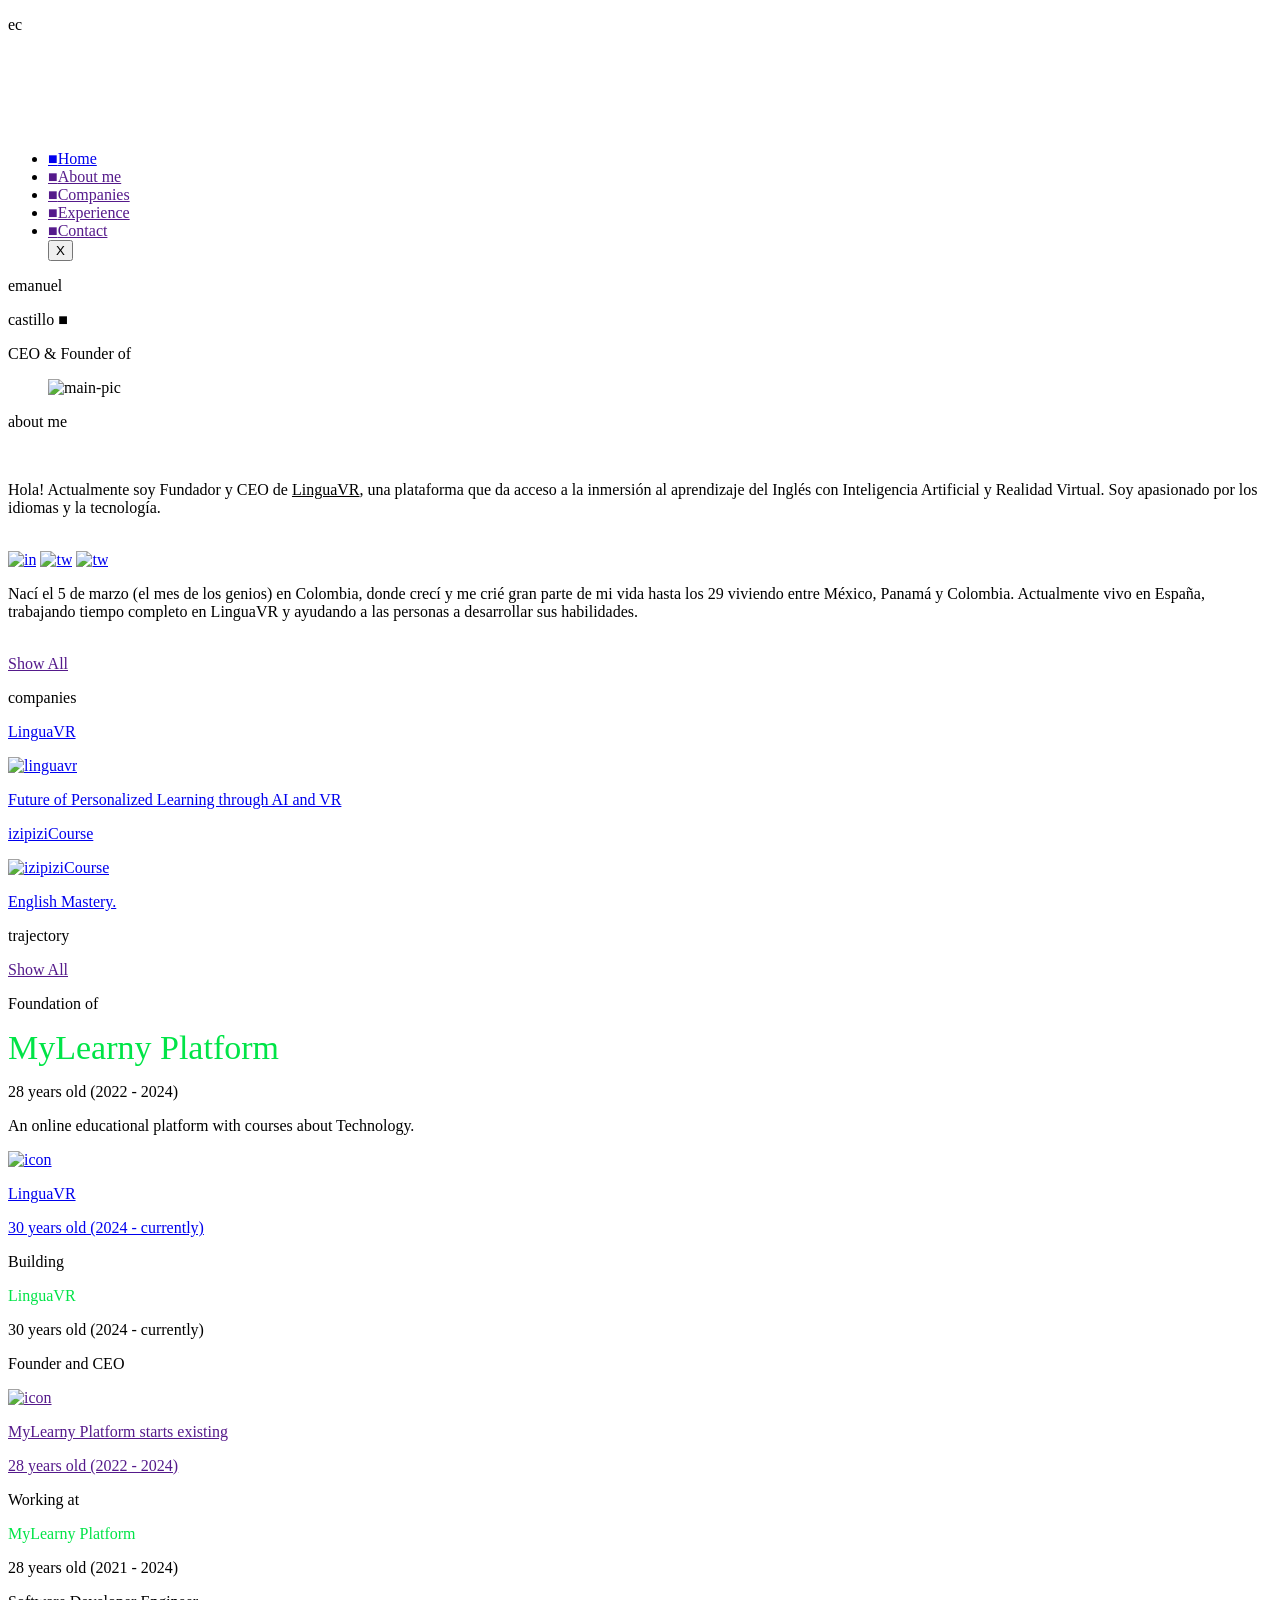
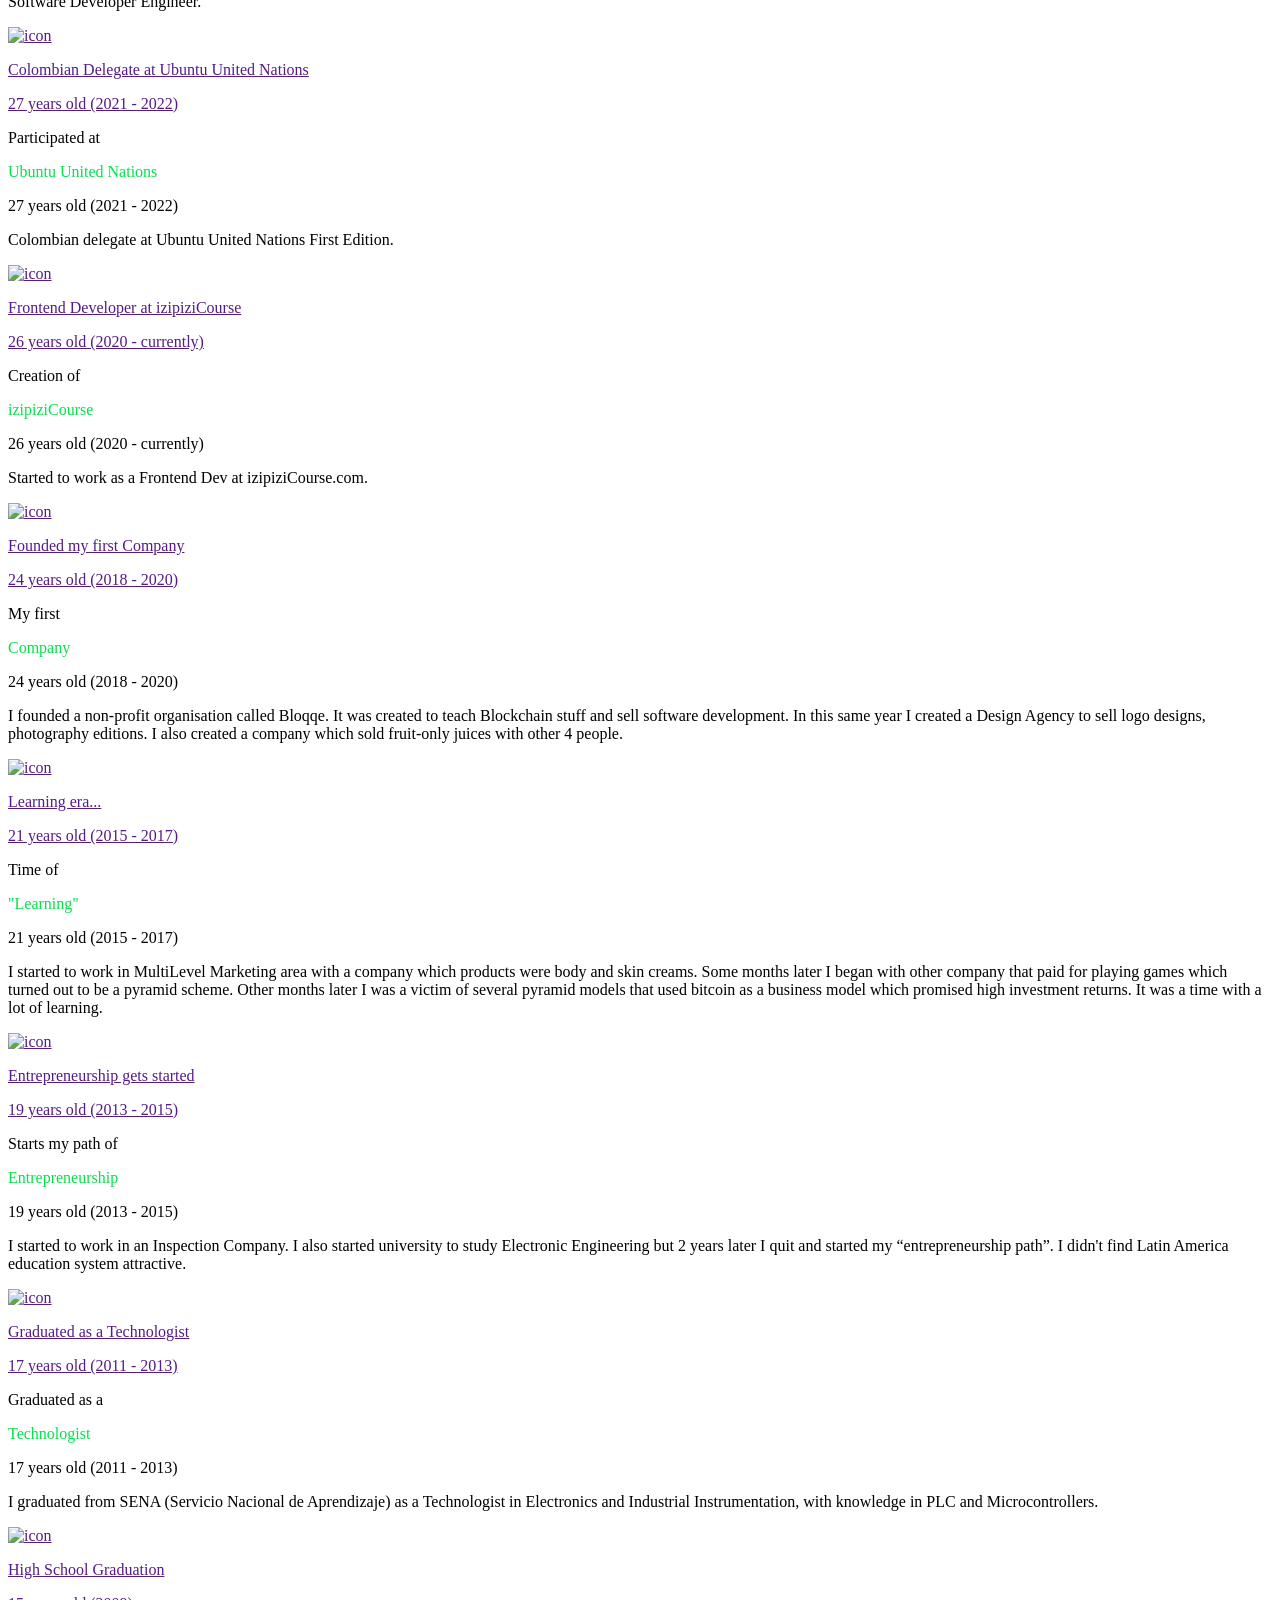
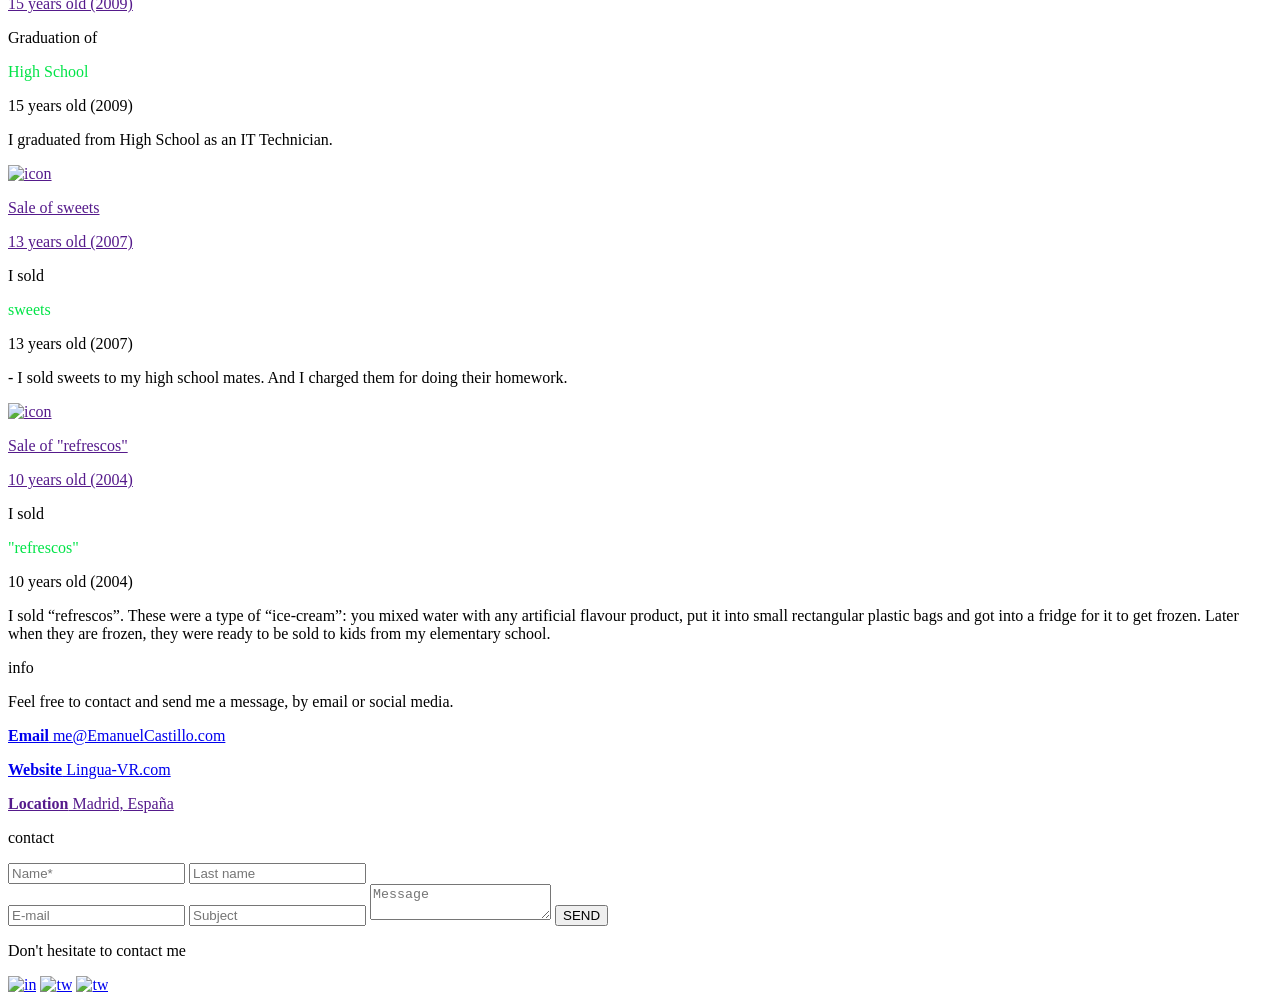
==== index.html @ dee68d49 "Update headers" ====
<!DOCTYPE html>
<html lang="en">
  <head>
    <meta charset="UTF-8" />
    <meta http-equiv="X-UA-Compatible" content="IE=edge" />
    <meta name="viewport" content="width=device-width, initial-scale=1.0" />
    <meta name="HandheldFriendly" content="True" />
    <link rel="stylesheet" href="./static/css/index.css" />
    <link
      rel="shortcut icon"
      href="./static/images/favicon.ico"
      type="image/x-icon"
    />
    <link rel="canonical" href="https://emanuelcastillo.com/" />
    <meta name="referrer" content="no-referrer-when-downgrade" />
    <title>Emanuel Castillo @EmaCastilloZam</title>
    <meta name="description" content="CEO & Founder of LinguaVR" />
    <meta property="og:site_name" content="Emanuel Castillo @EmaCastilloZam" />
    <meta property="og:type" content="website" />
    <meta property="og:title" content="Emanuel Castillo @EmaCastilloZam" />
    <meta property="og:description" content="CEO & Founder of LinguaVR" />
    <meta property="og:url" content="https://emanuelcastillo.com/" />
    <meta
      property="og:image"
      content="https://www.emanuelcastillo.com/static/images/og-image.jpg"
    />
    <meta property="og:image:width" content="1200" />
    <meta property="og:image:height" content="630" />
  </head>
  <body>
    <header id="header_id">
      <div class="u-wrapper header-wrapper">
        <div class="logo">
          <p>ec</p>
        </div>

        <a href="" id="btn_menu_id">
          <svg
            width="100%"
            height="80px"
            viewBox="0 0 12 12"
            enable-background="new 0 0 12 12"
            version="1.1"
            xml:space="preserve"
            xmlns="http://www.w3.org/2000/svg"
            xmlns:xlink="http://www.w3.org/1999/xlink"
          >
            <g>
              <rect fill="#fff" height="1" width="11" x="0.5" y="5.5" />
              <rect fill="#fff" height="1" width="11" x="0.5" y="2.5" />
              <rect fill="#fff" height="1" width="11" x="0.5" y="8.5" />
            </g>
          </svg>
        </a>

        <nav class="menu" id="menu">
          <ul class="header-items" id="menu_items_id">
            <li>
              <a href="/" id="go_home_id"><span>&#9632;</span>Home</a>
            </li>
            <li>
              <a href="" id="go_about_id"><span>&#9632;</span>About me</a>
            </li>
            <li>
              <a href="" id="go_project_id"><span>&#9632;</span>Companies</a>
            </li>
            <li>
              <a href="" id="go_experience_id"
                ><span>&#9632;</span>Experience</a
              >
            </li>
            <li>
              <a href="" id="go_contact_id"><span>&#9632;</span>Contact</a>
            </li>
            <input type="button" value="X" id="close-menu-btn" />
          </ul>
        </nav>
      </div>
    </header>

    <section class="hero" id="hero-section-id">
      <div class="u-wrapper hero-wrapper">
        <div class="title-container">
          <div class="name-container">
            <p>emanuel</p>
            <p>castillo <span>&#9632;</span></p>
          </div>
          <div class="name-description-container">
            <p>
              CEO & Founder of
              <a href="https://www.lingua-vr.com" style="color: white"
                >Lingua-VR</a
              >
            </p>
          </div>
        </div>

        <figure class="main-img-container">
          <img src="/static/images/profile-pic.png" alt="main-pic" />
        </figure>
      </div>
    </section>

    <section class="about" id="about-section-id">
      <div class="u-wrapper about-wrapper">
        <div class="about-title-container">
          <p>about me</p>
          <div class="green-line"></div>
        </div>
        <div class="description-about-container">
          <img src="static/images/left-green-arrow.png" alt="" />
          <p>
            Hola! Actualmente soy Fundador y CEO de <a href="http://lingua-vr.com" style="color: black;">LinguaVR</a>, una plataforma que da acceso a la inmersión al aprendizaje del Inglés con Inteligencia Artificial y Realidad Virtual. Soy apasionado por los idiomas y la tecnología.
          </p>
        </div>
      </div>

      <div class="social-wrapper">
        <div class="social-title-container">
          <br />
          <div class="social-media-container">
            <a
              href="https://www.linkedin.com/in/emacastillozam/"
              target="_blank"
              ><img src="/static/images/linkedin.png" alt="in"
            /></a>
            <a href="https://www.twitter.com/emacastillozam" target="_blank"
              ><img src="/static/images/twitter.png" alt="tw"
            /></a>
            <a href="https://www.instagram.com/emacastillozam" target="_blank"
            ><img src="/static/images/instagram.png" alt="tw"
          /></a>
          </div>
        </div>
        <div
          class="description-about-container"
          id="description-second-paragraph"
        >
          <p>
            Nací el 5 de marzo (el mes de los genios) en Colombia, donde crecí y me crié gran parte de mi vida hasta los 29 viviendo entre México, Panamá y Colombia. Actualmente vivo en España, trabajando tiempo completo en LinguaVR y ayudando a las personas a desarrollar sus habilidades.
          </p>
          <img src="static/images/right-green-arrow.png" alt="" />
        </div>
      </div>

      <a href="" id="show_all_about_btn_id">Show All</a>
    </section>

    <section class="project" id="project-section-id">
      <div class="u-wrapper project-wrapper">
        <div class="project-title-container">
          <p>companies</p>
          <div class="green-line"></div>
        </div>

        <div class="project-content-wrapper">
          <a
            href="https://lingua-vr.com"
            class="project-item-container"
            target="_blank"
          >
            <p class="project-item-title">LinguaVR</p>
            <img
              src="https://linguavr.s3.sa-east-1.amazonaws.com/images/og-image-2024-oct.jpg"
              alt="linguavr"
            />
            <p class="project-item-description">
              Future of Personalized Learning through AI and VR
            </p>
          </a>

          <a
            href="https://izipiziCourse.com"
            class="project-item-container"
            target="_blank"
          >
            <p class="project-item-title">izipiziCourse</p>
            <img src="static/images/izipiziCourse.png" alt="izipiziCourse" />
            <p class="project-item-description">English Mastery.</p>
          </a>

          <!-- <a href="the33.html" class="project-item-container">
                    <p class="project-item-title">Los 33 pasos para dominar un Idioma</p>
                    <img src="static/images/los-33-pasos.png" alt="Los 33 pasos">
                    <p class="project-item-description">This is an e-book where I explain how to master a language. It's focused to English but it can be applied to any other language you may want to learn.</p>
                </a> -->
        </div>
      </div>
    </section>

    <section class="experience" id="experience-section-id">
      <div class="u-wrapper experience-wrapper">
        <div class="experience-up-side">
          <div class="experience-title-container">
            <p>trajectory</p>
            <div class="green-line"></div>
          </div>

          <div class="experience-show-all">
            <a href="" id="show_all_experiece_id">Show All</a>
          </div>
        </div>

        <div class="experience-down-side">
          <!-- all items in desktop view - they disappear in mobile v 700px or less -->
          <div>
            <div class="experience-description-container desktop-view">
              <p class="short-title" id="short_title_id">Foundation of</p>
              <span
                style="color: #00e447; font-size: 34px; font-weight: 500"
                id="green_title_id"
                >MyLearny Platform</span
              >
              <p class="experience-duration" id="experience_duration_id">
                28 years old (2022 - 2024)
              </p>
              <p
                class="experience-item-description"
                id="experience_item_description"
              >
                An online educational platform with courses about Technology.
              </p>
            </div>
          </div>

          <!-- all items in squares -->
          <div class="experience-item-wrapper">
            <div class="experience-description-item">
              <a href="https://lingua-vr.com" class="experience-item-container">
                <img src="static/images/global-icon.png" alt="icon" />
                <p class="experience-leyenda-title">LinguaVR</p>
                <p class="experience-time">30 years old (2024 - currently)</p>
              </a>

              <!-- these disappear in desktop version -->
              <div class="experience-description-container mobile-view">
                <p class="short-title">Building</p>
                <span style="color: #00e447">LinguaVR</span>
                <p class="experience-duration">
                  30 years old (2024 - currently)
                </p>
                <p class="experience-item-description">Founder and CEO</p>
              </div>
            </div>

            <div class="experience-description-item">
              <a href="" class="experience-item-container">
                <img src="static/images/global-icon.png" alt="icon" />
                <p class="experience-leyenda-title">
                  MyLearny Platform starts existing
                </p>
                <p class="experience-time">28 years old (2022 - 2024)</p>
              </a>

              <!-- these disappear in desktop version -->
              <div class="experience-description-container mobile-view">
                <p class="short-title">Working at</p>
                <span style="color: #00e447">MyLearny Platform</span>
                <p class="experience-duration">28 years old (2021 - 2024)</p>
                <p class="experience-item-description">
                  Software Developer Engineer.
                </p>
              </div>
            </div>

            <div class="experience-description-item">
              <a href="" class="experience-item-container">
                <img src="static/images/meeting-icon.png" alt="icon" />
                <p class="experience-leyenda-title">
                  Colombian Delegate at Ubuntu United Nations
                </p>
                <p class="experience-time">27 years old (2021 - 2022)</p>
              </a>

              <!-- these disappear in desktop version -->
              <div class="experience-description-container mobile-view">
                <p class="short-title">Participated at</p>
                <span style="color: #00e447">Ubuntu United Nations</span>
                <p class="experience-duration">27 years old (2021 - 2022)</p>
                <p class="experience-item-description">
                  Colombian delegate at Ubuntu United Nations First Edition.
                </p>
              </div>
            </div>

            <div class="experience-description-item">
              <a href="" class="experience-item-container">
                <img src="static/images/language-icon.png" alt="icon" />
                <p class="experience-leyenda-title">
                  Frontend Developer at izipiziCourse
                </p>
                <p class="experience-time">26 years old (2020 - currently)</p>
              </a>

              <!-- these disappear in desktop version -->
              <div class="experience-description-container mobile-view">
                <p class="short-title">Creation of</p>
                <span style="color: #00e447">izipiziCourse</span>
                <p class="experience-duration">
                  26 years old (2020 - currently)
                </p>
                <p class="experience-item-description">
                  Started to work as a Frontend Dev at izipiziCourse.com.
                </p>
              </div>
            </div>

            <div class="experience-description-item">
              <a href="" class="experience-item-container">
                <img src="static/images/factory-icon.png" alt="icon" />
                <p class="experience-leyenda-title">Founded my first Company</p>
                <p class="experience-time">24 years old (2018 - 2020)</p>
              </a>

              <!-- these disappear in desktop version -->
              <div class="experience-description-container mobile-view">
                <p class="short-title">My first</p>
                <span style="color: #00e447">Company</span>
                <p class="experience-duration">24 years old (2018 - 2020)</p>
                <p class="experience-item-description">
                  I founded a non-profit organisation called Bloqqe. It was
                  created to teach Blockchain stuff and sell software
                  development. In this same year I created a Design Agency to
                  sell logo designs, photography editions. I also created a
                  company which sold fruit-only juices with other 4 people.
                </p>
              </div>
            </div>

            <div class="experience-description-item">
              <a href="" class="experience-item-container">
                <img src="static/images/brain-icon.png" alt="icon" />
                <p class="experience-leyenda-title">Learning era...</p>
                <p class="experience-time">21 years old (2015 - 2017)</p>
              </a>

              <!-- these disappear in desktop version -->
              <div class="experience-description-container mobile-view">
                <p class="short-title">Time of</p>
                <span style="color: #00e447">"Learning"</span>
                <p class="experience-duration">21 years old (2015 - 2017)</p>
                <p class="experience-item-description">
                  I started to work in MultiLevel Marketing area with a company
                  which products were body and skin creams. Some months later I
                  began with other company that paid for playing games which
                  turned out to be a pyramid scheme. Other months later I was a
                  victim of several pyramid models that used bitcoin as a
                  business model which promised high investment returns. It was
                  a time with a lot of learning.
                </p>
              </div>
            </div>

            <div class="experience-description-item">
              <a href="" class="experience-item-container">
                <img src="static/images/hammer-icon.png" alt="icon" />
                <p class="experience-leyenda-title">
                  Entrepreneurship gets started
                </p>
                <p class="experience-time">19 years old (2013 - 2015)</p>
              </a>

              <!-- these disappear in desktop version -->
              <div class="experience-description-container mobile-view">
                <p class="short-title">Starts my path of</p>
                <span style="color: #00e447">Entrepreneurship</span>
                <p class="experience-duration">19 years old (2013 - 2015)</p>
                <p class="experience-item-description">
                  I started to work in an Inspection Company. I also started
                  university to study Electronic Engineering but 2 years later I
                  quit and started my “entrepreneurship path”. I didn't find
                  Latin America education system attractive.
                </p>
              </div>
            </div>

            <div class="experience-description-item hidden-experience-desktop">
              <a href="" class="experience-item-container">
                <img
                  src="static/images/double-graduation-icon.png"
                  alt="icon"
                />
                <p class="experience-leyenda-title">
                  Graduated as a Technologist
                </p>
                <p class="experience-time">17 years old (2011 - 2013)</p>
              </a>

              <!-- these disappear in desktop version -->
              <div class="experience-description-container mobile-view">
                <p class="short-title">Graduated as a</p>
                <span style="color: #00e447">Technologist</span>
                <p class="experience-duration">17 years old (2011 - 2013)</p>
                <p class="experience-item-description">
                  I graduated from SENA (Servicio Nacional de Aprendizaje) as a
                  Technologist in Electronics and Industrial Instrumentation,
                  with knowledge in PLC and Microcontrollers.
                </p>
              </div>
            </div>

            <div class="experience-description-item hidden-experience-desktop">
              <a href="" class="experience-item-container">
                <img src="static/images/graduation-icon.png" alt="icon" />
                <p class="experience-leyenda-title">High School Graduation</p>
                <p class="experience-time">15 years old (2009)</p>
              </a>

              <!-- these disappear in desktop version -->
              <div class="experience-description-container mobile-view">
                <p class="short-title">Graduation of</p>
                <span style="color: #00e447">High School</span>
                <p class="experience-duration">15 years old (2009)</p>
                <p class="experience-item-description">
                  I graduated from High School as an IT Technician.
                </p>
              </div>
            </div>

            <div class="experience-description-item hidden-experience-desktop">
              <a href="" class="experience-item-container">
                <img src="static/images/cookies-icon.png" alt="icon" />
                <p class="experience-leyenda-title">Sale of sweets</p>
                <p class="experience-time">13 years old (2007)</p>
              </a>

              <!-- these disappear in desktop version -->
              <div class="experience-description-container mobile-view">
                <p class="short-title">I sold</p>
                <span style="color: #00e447">sweets</span>
                <p class="experience-duration">13 years old (2007)</p>
                <p class="experience-item-description">
                  - I sold sweets to my high school mates. And I charged them
                  for doing their homework.
                </p>
              </div>
            </div>

            <div class="experience-description-item hidden-experience-desktop">
              <a href="" class="experience-item-container">
                <img src="static/images/ice-cream-icon.png" alt="icon" />
                <p class="experience-leyenda-title">Sale of "refrescos"</p>
                <p class="experience-time">10 years old (2004)</p>
              </a>

              <!-- these disappear in desktop version -->
              <div class="experience-description-container mobile-view">
                <p class="short-title">I sold</p>
                <span style="color: #00e447">"refrescos"</span>
                <p class="experience-duration">10 years old (2004)</p>
                <p class="experience-item-description">
                  I sold “refrescos”. These were a type of “ice-cream”: you
                  mixed water with any artificial flavour product, put it into
                  small rectangular plastic bags and got into a fridge for it to
                  get frozen. Later when they are frozen, they were ready to be
                  sold to kids from my elementary school.
                </p>
              </div>
            </div>
          </div>
        </div>
      </div>
    </section>

    <section class="contact" id="contact-section-id">
      <div class="info-wrapper">
        <div class="section-title-container">
          <p class="contact-section-title">info</p>
          <div class="green-line"></div>
        </div>

        <div class="info-item-container">
          <p>
            Feel free to contact and send me a message, by email or social
            media.
          </p>
          <p>
            <a href="mailto:me@emanuelcastillo.com"
              ><strong>Email</strong> me@EmanuelCastillo.com</a
            >
          </p>
          <p>
            <a href="https://lingua-vr.com"
              ><strong>Website</strong> Lingua-VR.com</a
            >
          </p>
          <p>
            <a href="" target="_blank"
              ><strong>Location</strong> Madrid, España</a
            >
          </p>
        </div>
      </div>

      <div class="contact-wrapper">
        <div class="section-title-container">
          <p class="contact-section-title info-title">contact</p>
          <div class="green-line"></div>
        </div>

        <div class="mail-forwarder-container">
          <form
            action="https://formsubmit.co/me@emanuelcastillo.com"
            method="post"
          >
            <div class="last-name-container">
              <input
                type="text"
                id="name"
                name="name"
                placeholder="Name*"
                required
              />

              <input
                type="text"
                id="last_name"
                name="last_name"
                placeholder="Last name"
                required
              />
            </div>

            <input
              type="email"
              id="email"
              name="email"
              placeholder="E-mail"
              required
            />

            <input
              type="text"
              id="subject"
              name="subject"
              placeholder="Subject"
              required
            />

            <textarea
              id="message"
              name="message"
              placeholder="Message"
              required
            ></textarea>

            <input type="submit" value="SEND" id="mail_form-btn" />
          </form>
        </div>
      </div>
    </section>

    <footer>
      <div class="u-wrapper footer-wrapper">
        <p>Don't hesitate to contact me</p>
        <div class="social-media-container">
          <a href="https://www.linkedin.com/in/emacastillozam/"
            ><img src="/static/images/linkedin.png" alt="in"
          /></a>
          <a href="https://www.twitter.com/emacastillozam"
            ><img src="/static/images/twitter.png" alt="tw"
          /></a>
          <a href="https://www.instagram.com/emacastillozam"
            ><img src="/static/images/instagram.png" alt="tw"
          /></a>
        </div>
      </div>
    </footer>

    <script src="static/js/index.js"></script>
  </body>
</html>
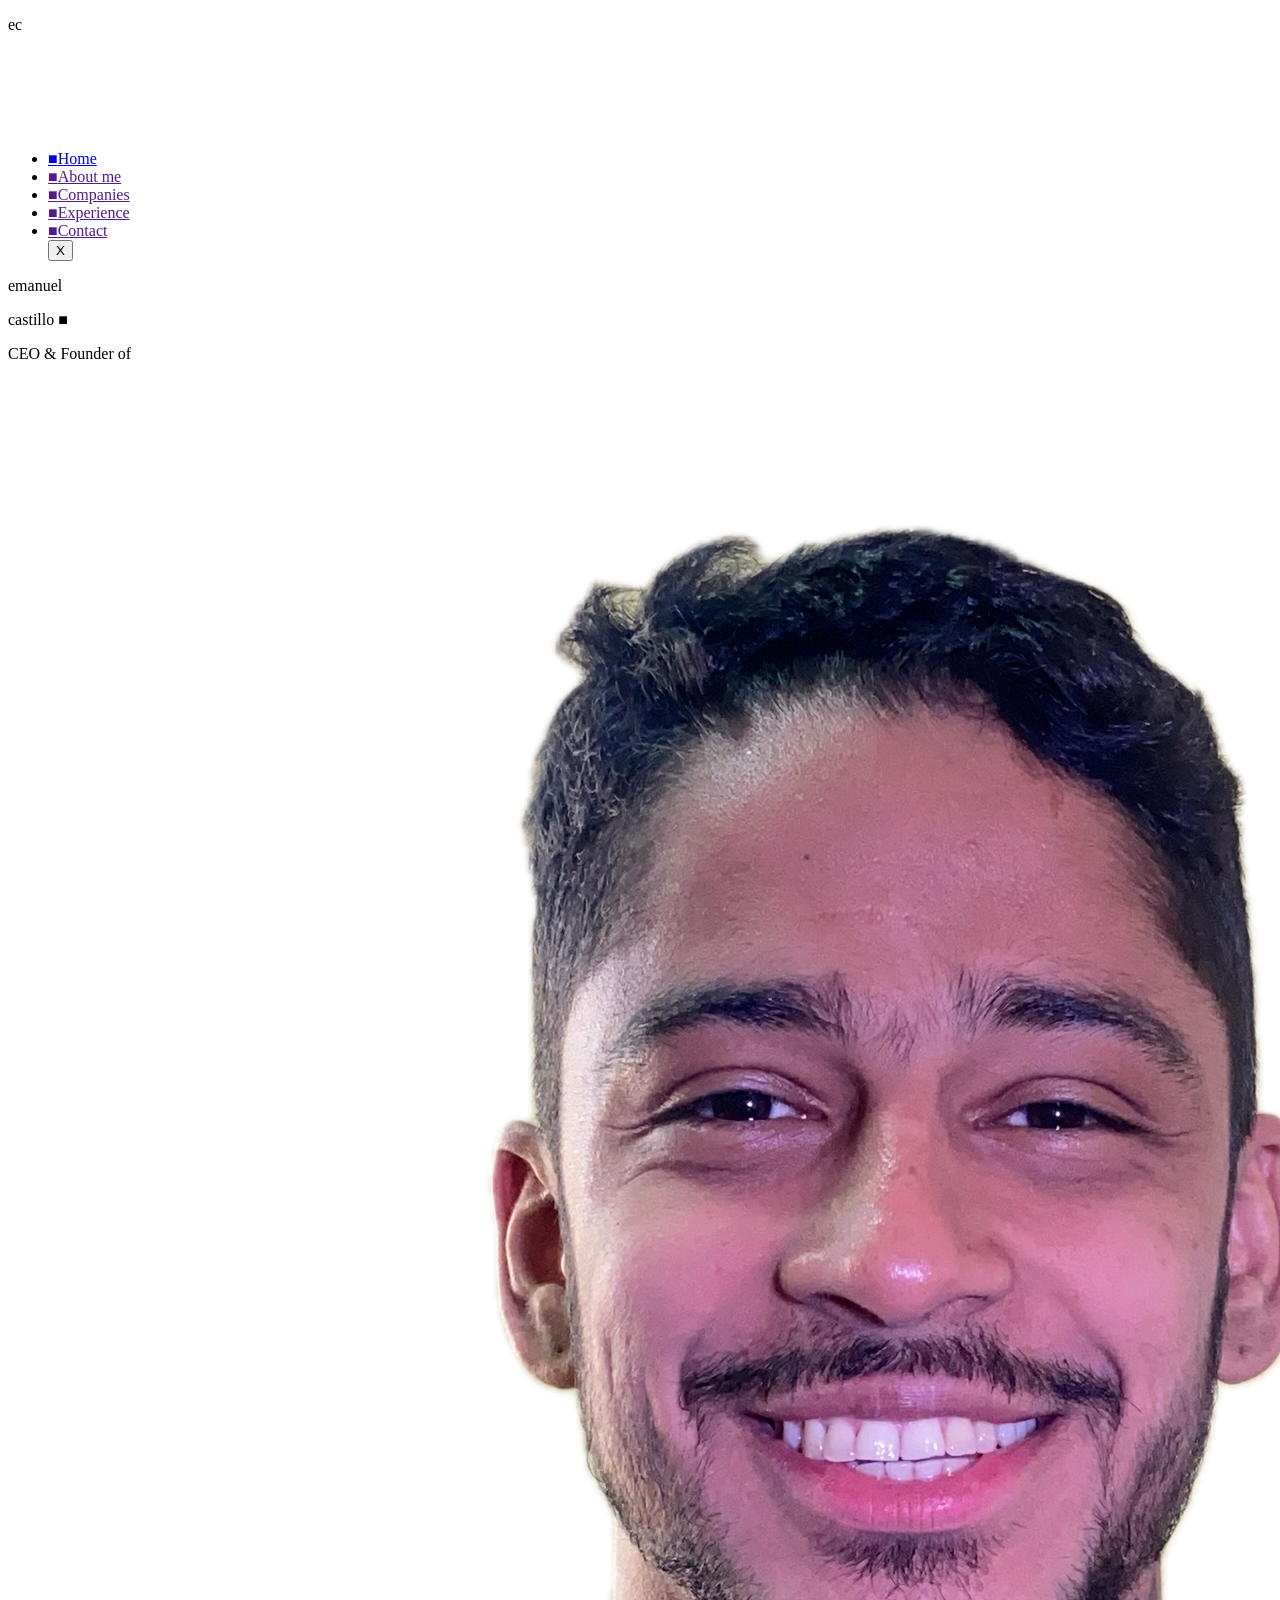
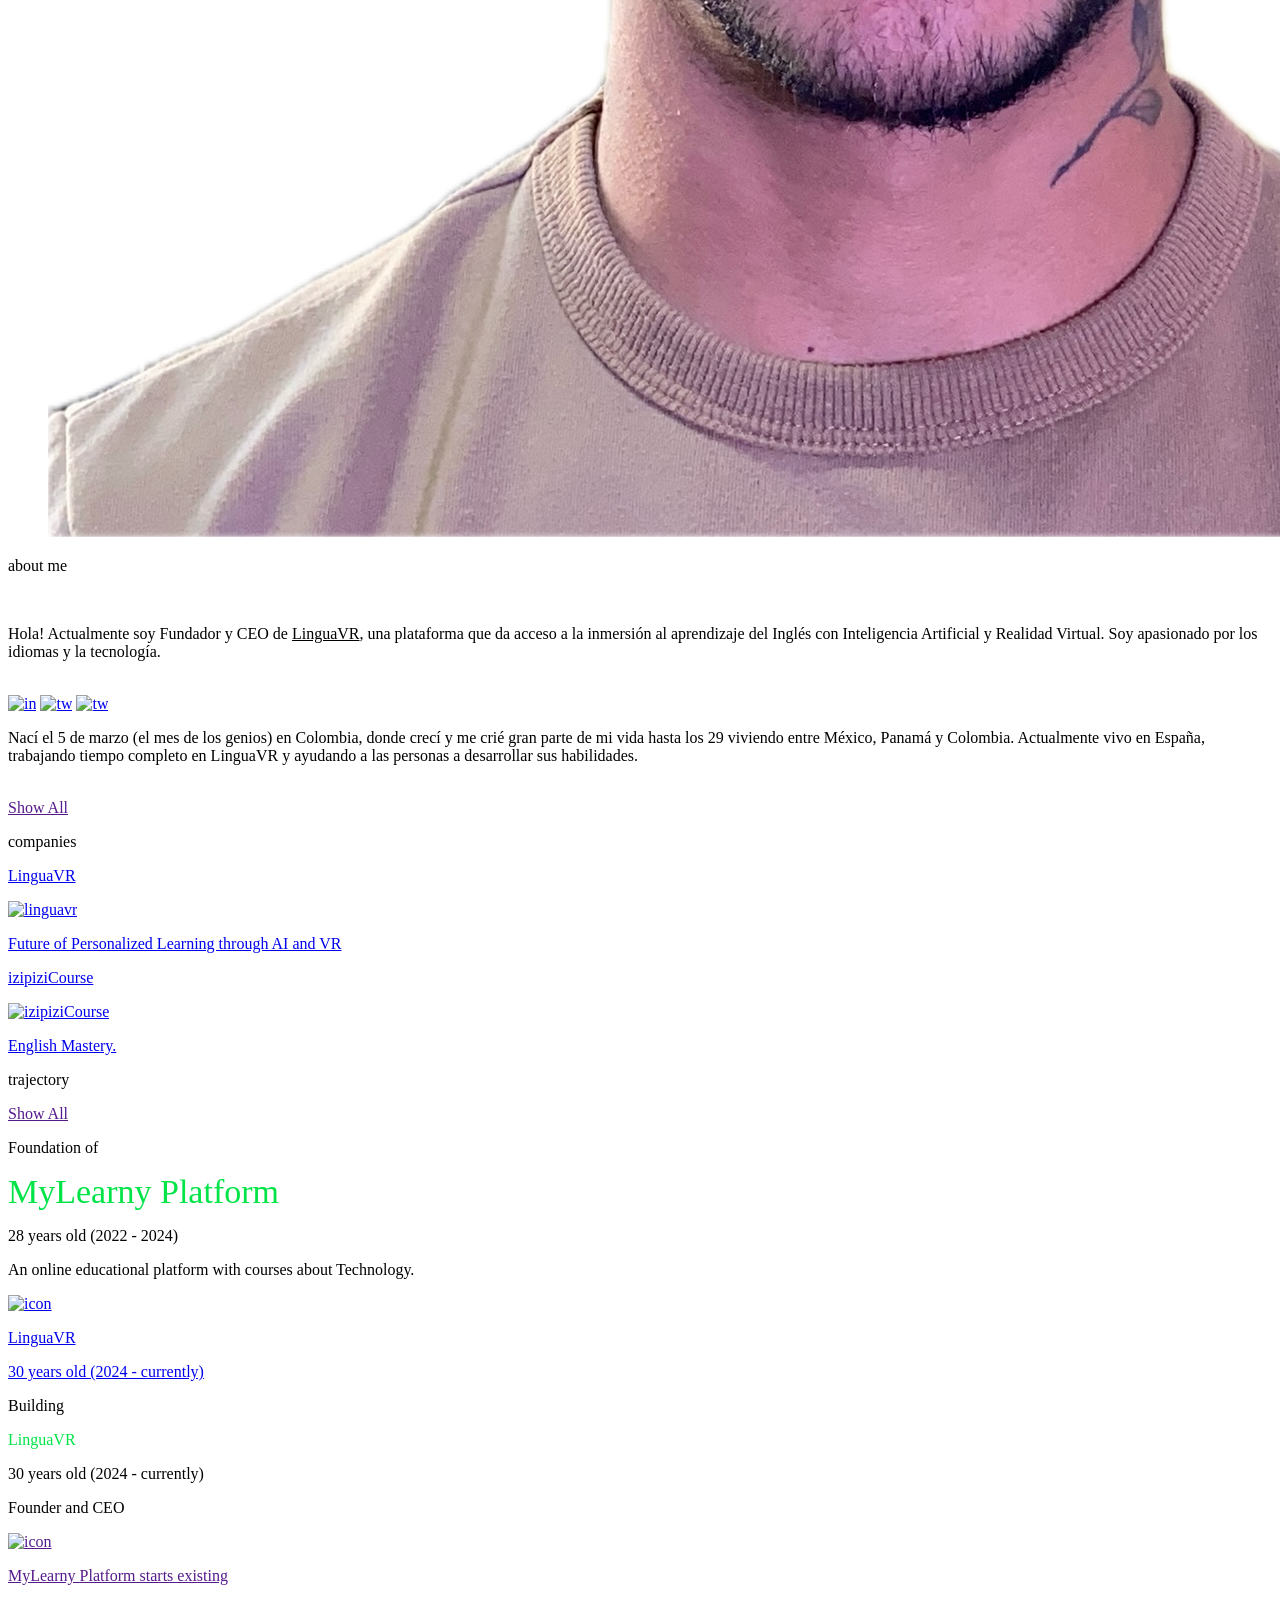
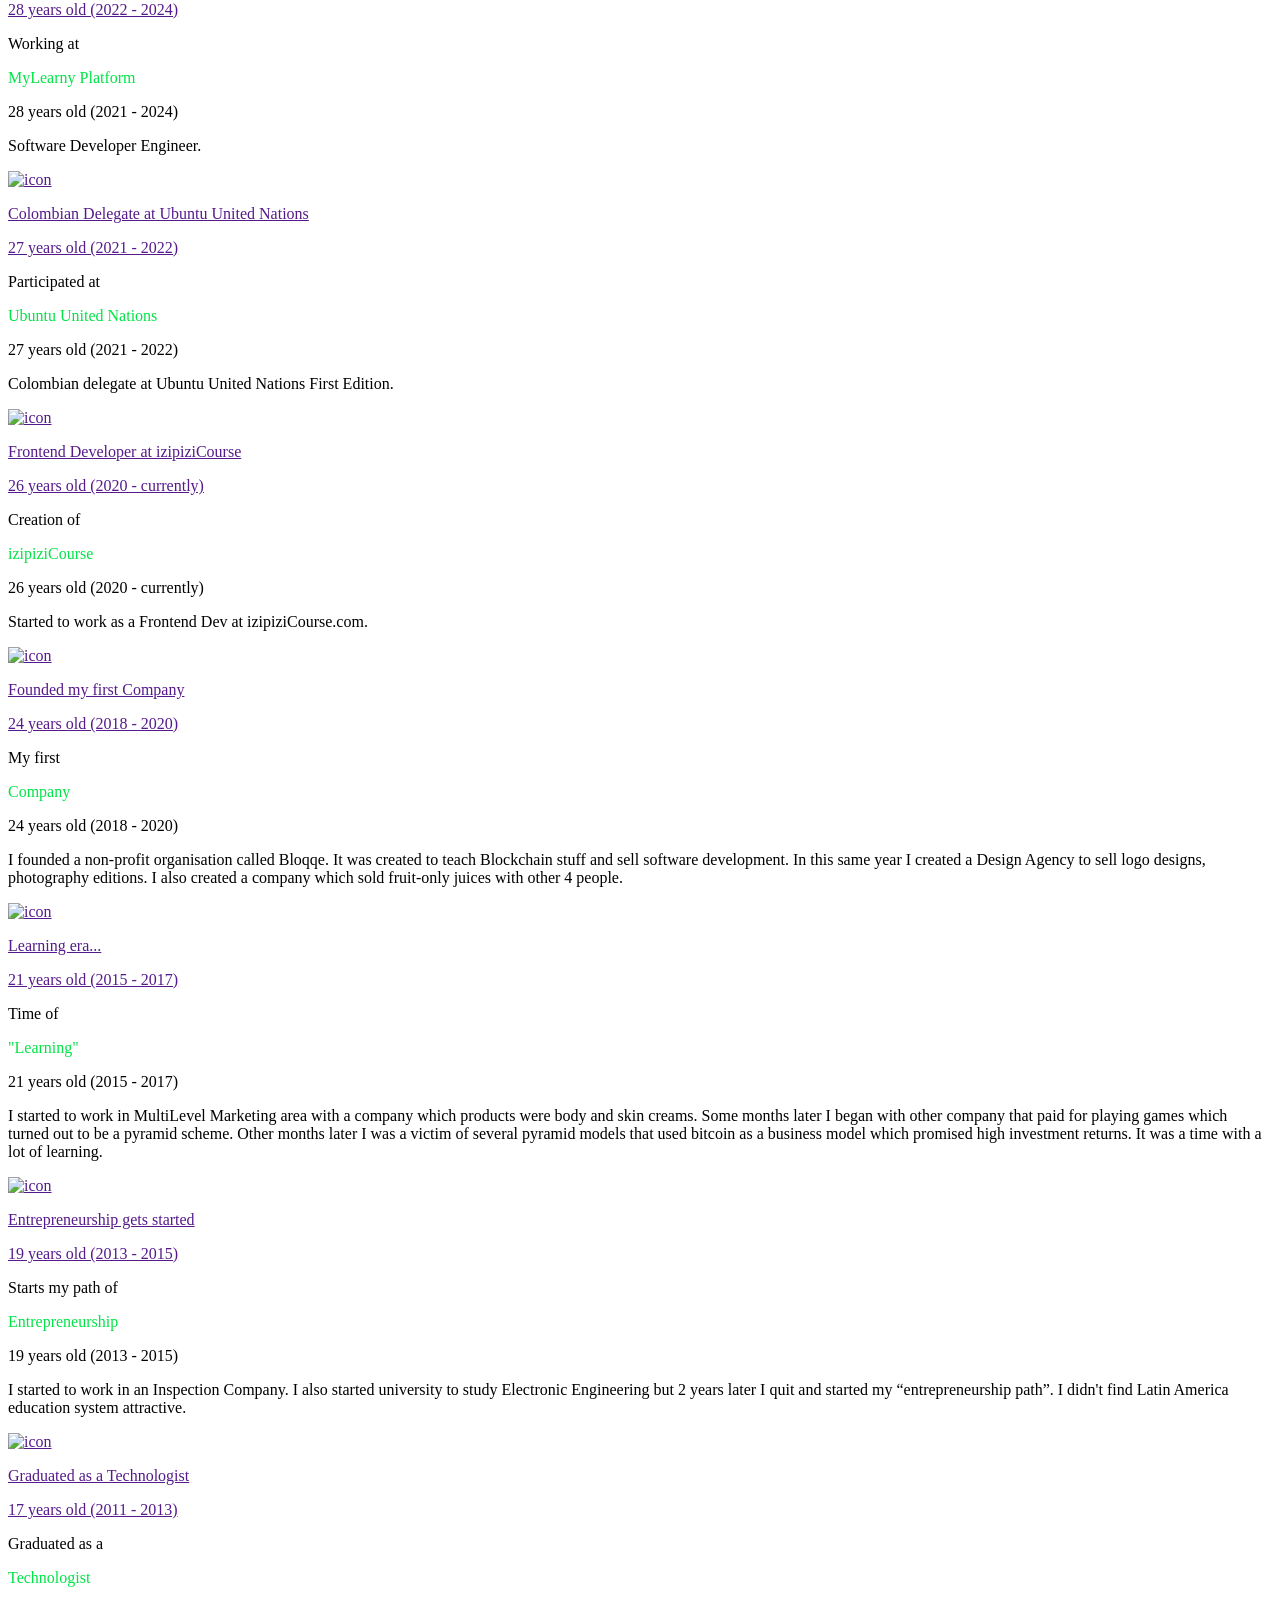
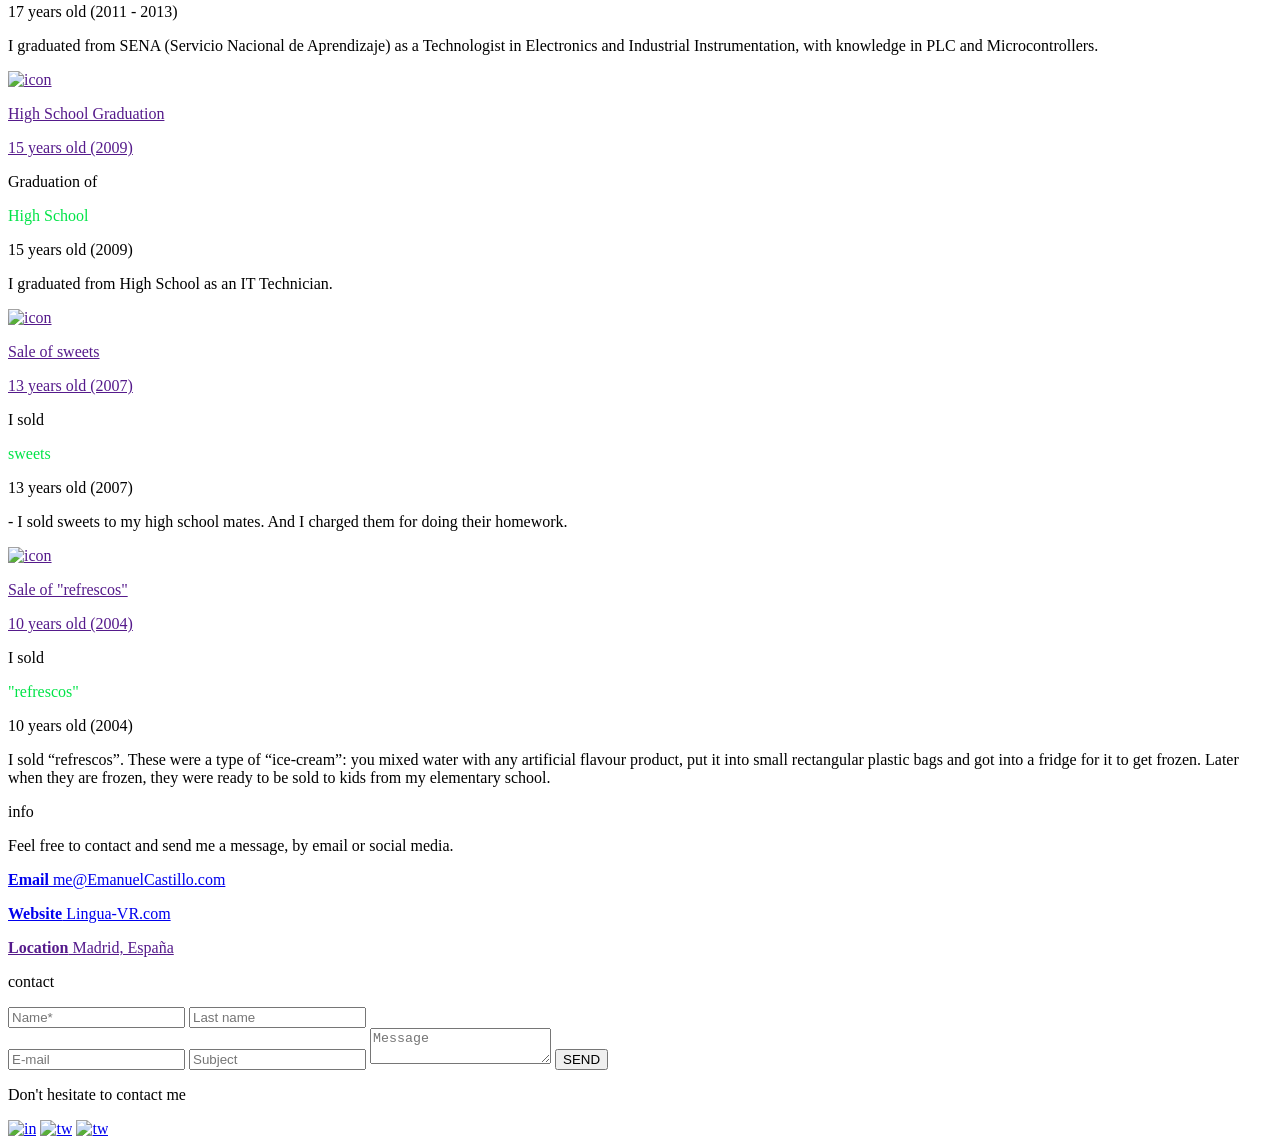
==== commit 89d91a33: "new profile pic" ====
--- a/index.html
+++ b/index.html
@@ -96,7 +96,7 @@
         </div>
 
         <figure class="main-img-container">
-          <img src="/static/images/profile-pic.png" alt="main-pic" />
+          <img src="/static/images/profile-pic-2025.png" alt="main-pic" />
         </figure>
       </div>
     </section>
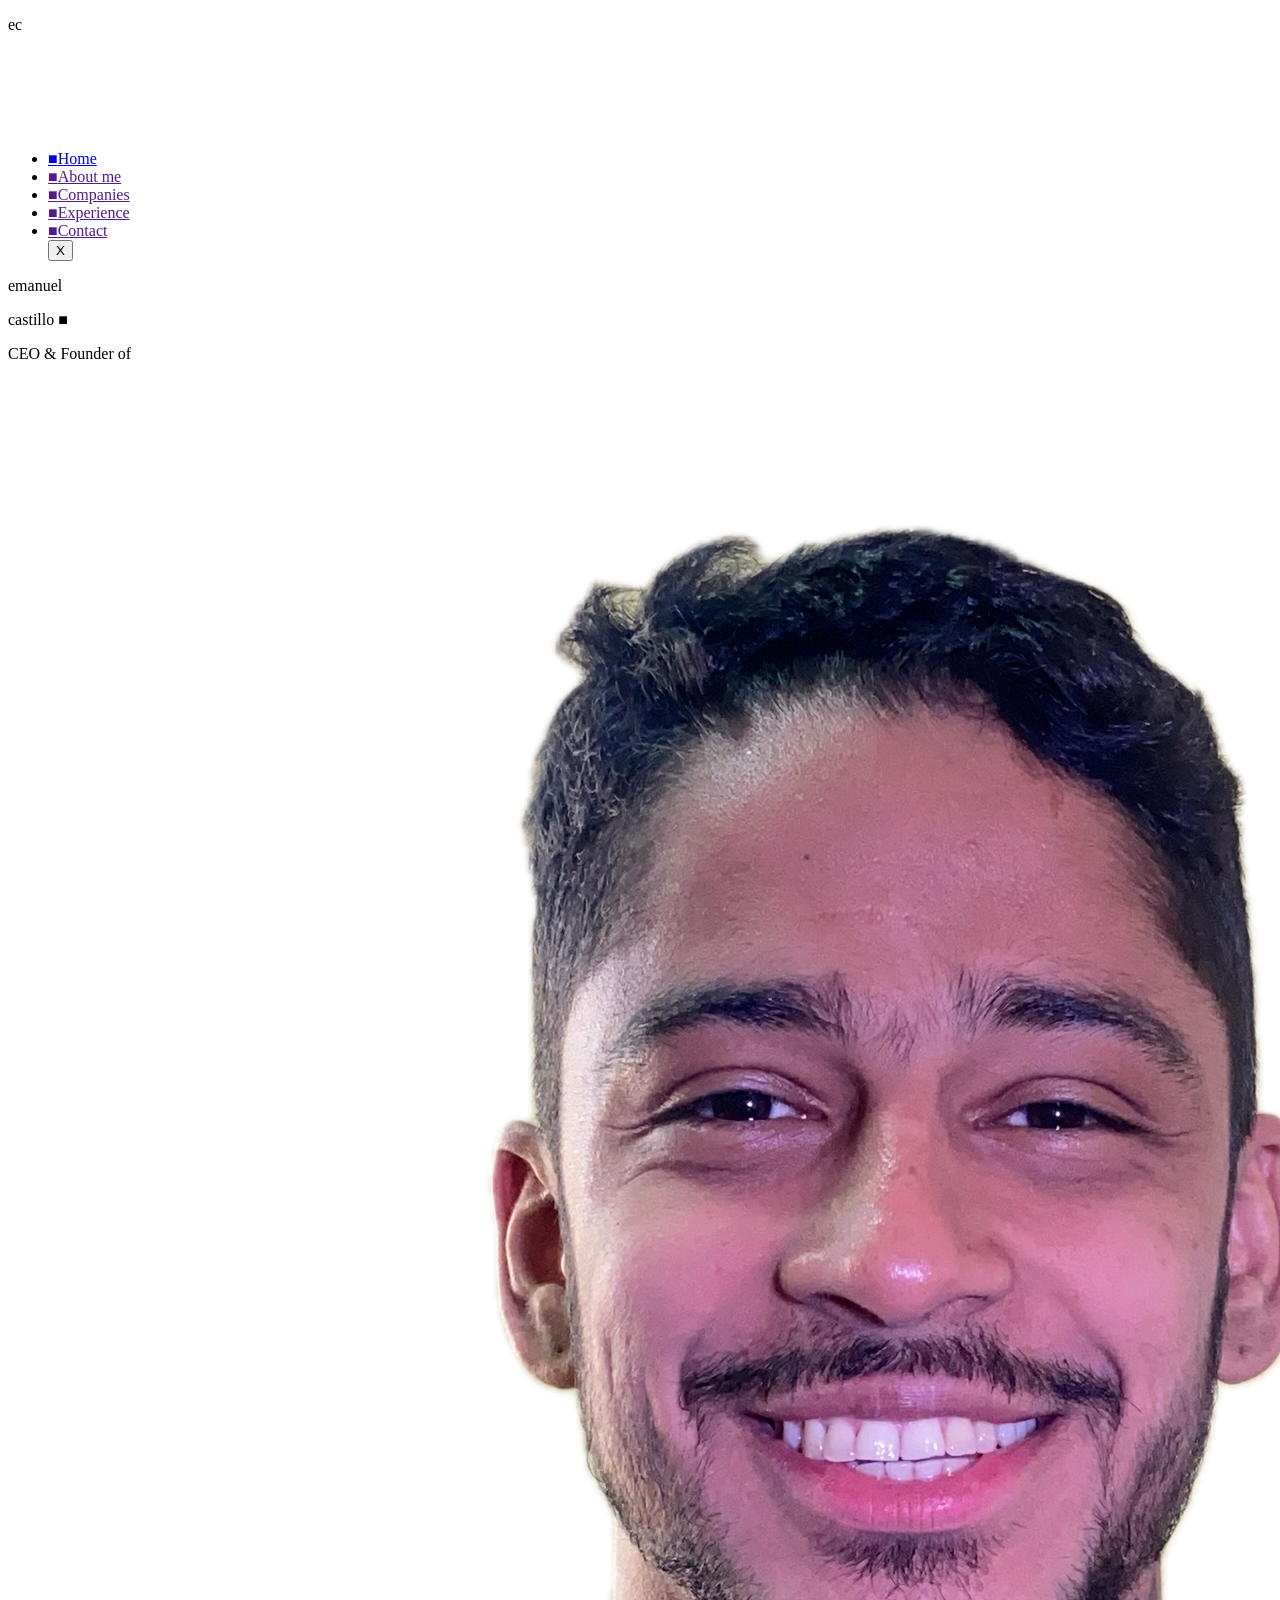
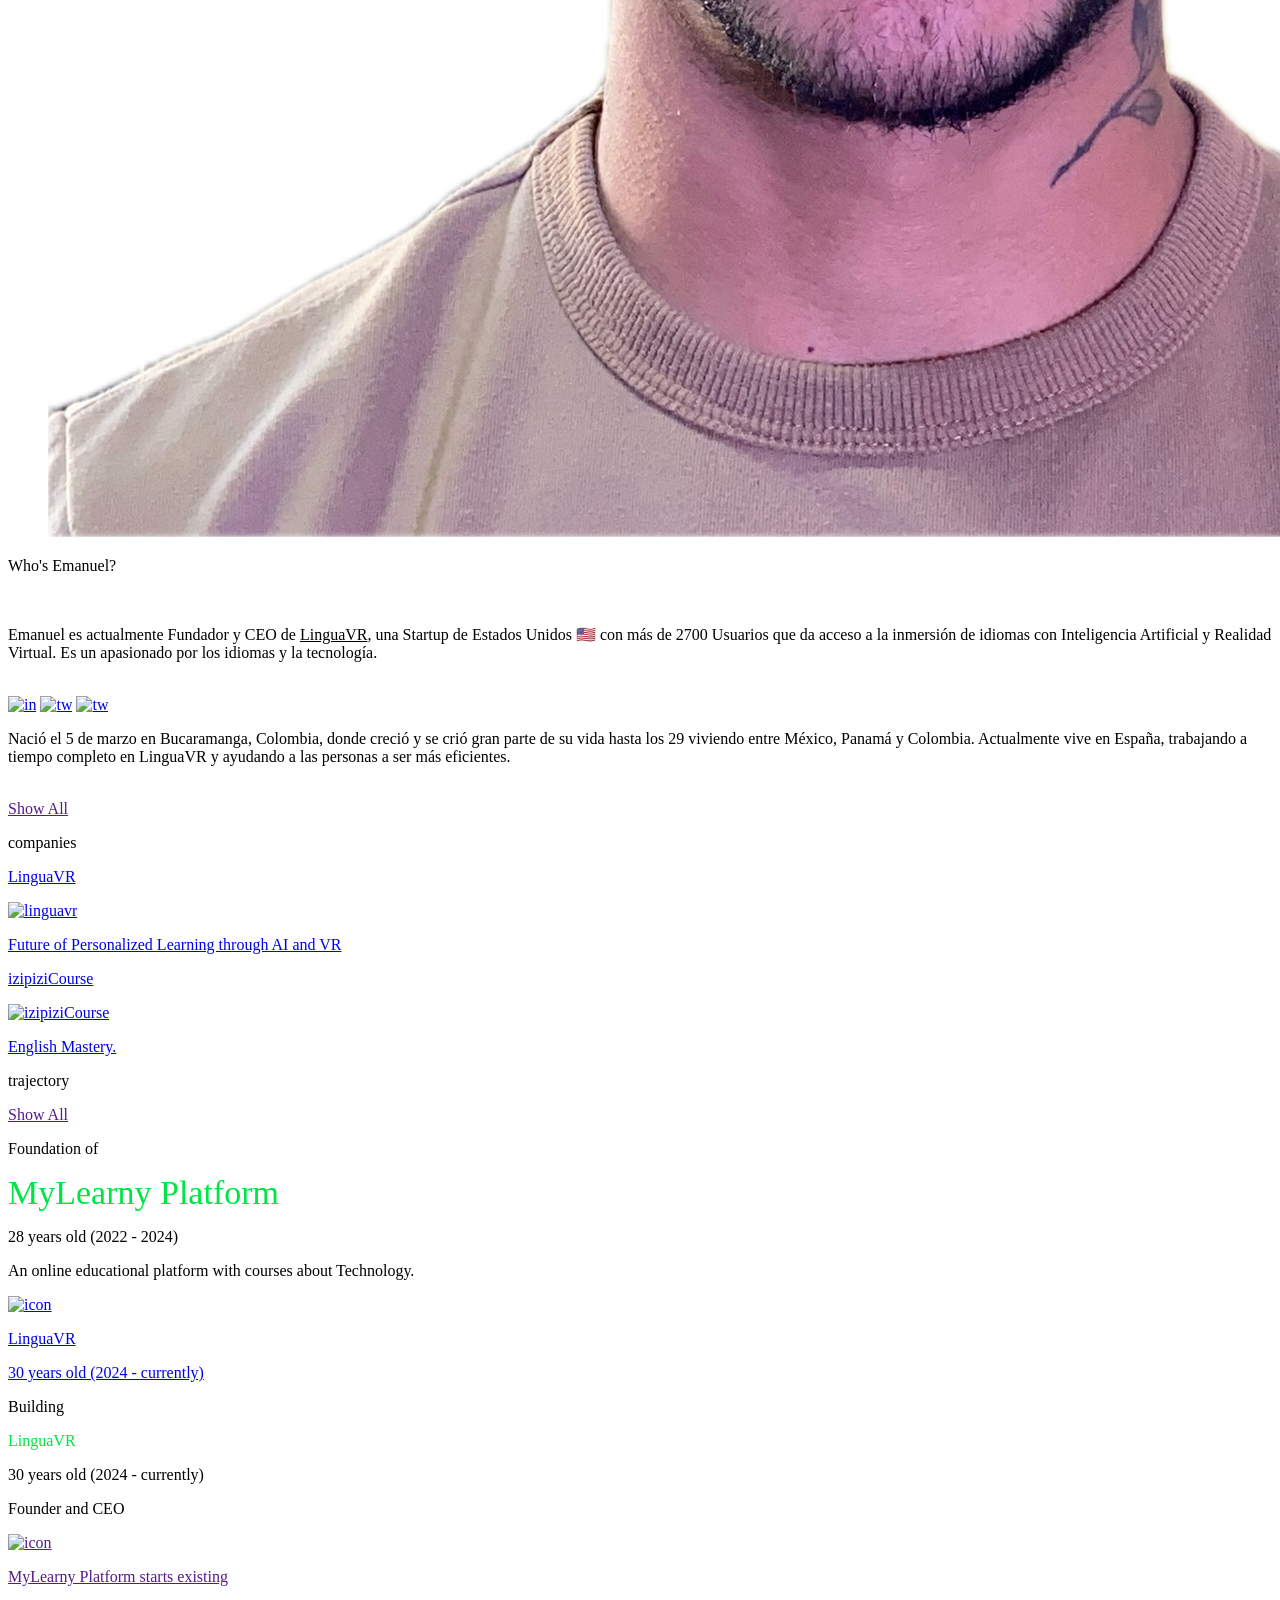
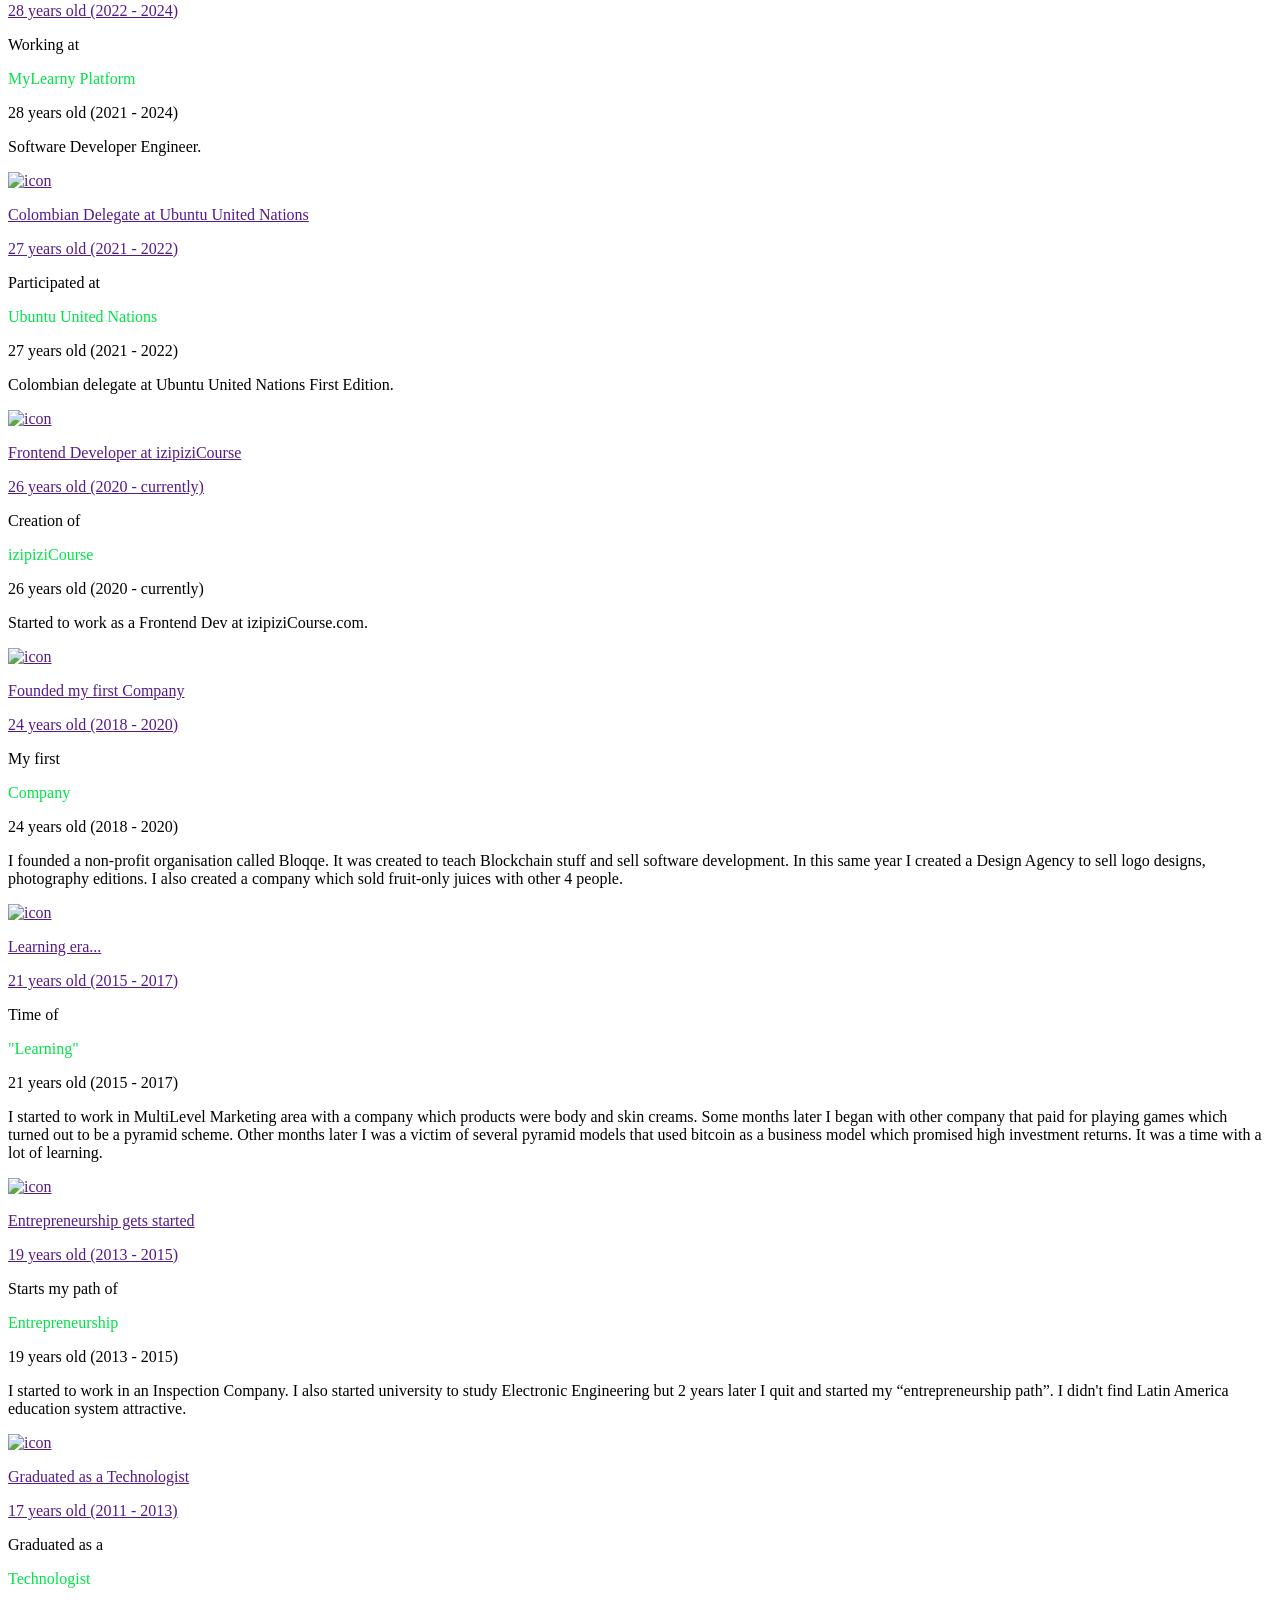
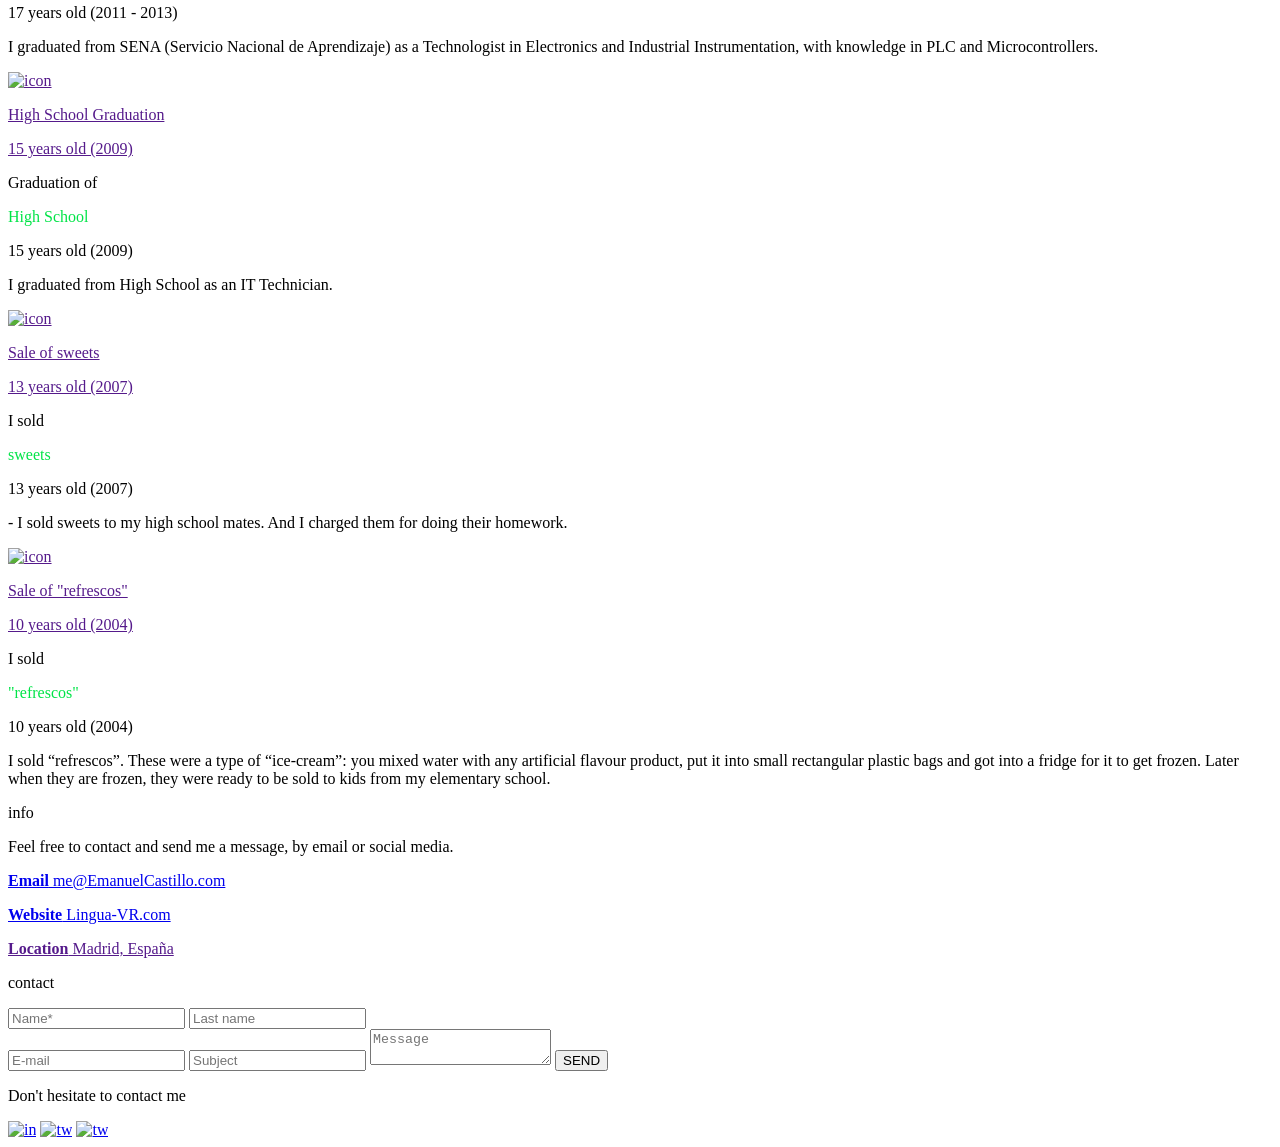
==== commit cf2704a4: "update about me" ====
--- a/index.html
+++ b/index.html
@@ -104,13 +104,13 @@
     <section class="about" id="about-section-id">
       <div class="u-wrapper about-wrapper">
         <div class="about-title-container">
-          <p>about me</p>
+          <p>Who's Emanuel?</p>
           <div class="green-line"></div>
         </div>
         <div class="description-about-container">
           <img src="static/images/left-green-arrow.png" alt="" />
           <p>
-            Hola! Actualmente soy Fundador y CEO de <a href="http://lingua-vr.com" style="color: black;">LinguaVR</a>, una plataforma que da acceso a la inmersión al aprendizaje del Inglés con Inteligencia Artificial y Realidad Virtual. Soy apasionado por los idiomas y la tecnología.
+            Emanuel es actualmente Fundador y CEO de <a href="http://lingua-vr.com" style="color: black;">LinguaVR</a>, una Startup de Estados Unidos 🇺🇸 con más de 2700 Usuarios que da acceso a la inmersión de idiomas con Inteligencia Artificial y Realidad Virtual. Es un apasionado por los idiomas y la tecnología.
           </p>
         </div>
       </div>
@@ -137,7 +137,7 @@
           id="description-second-paragraph"
         >
           <p>
-            Nací el 5 de marzo (el mes de los genios) en Colombia, donde crecí y me crié gran parte de mi vida hasta los 29 viviendo entre México, Panamá y Colombia. Actualmente vivo en España, trabajando tiempo completo en LinguaVR y ayudando a las personas a desarrollar sus habilidades.
+            Nació el 5 de marzo en Bucaramanga, Colombia, donde creció y se crió gran parte de su vida hasta los 29 viviendo entre México, Panamá y Colombia. Actualmente vive en España, trabajando a tiempo completo en LinguaVR y ayudando a las personas a ser más eficientes.
           </p>
           <img src="static/images/right-green-arrow.png" alt="" />
         </div>
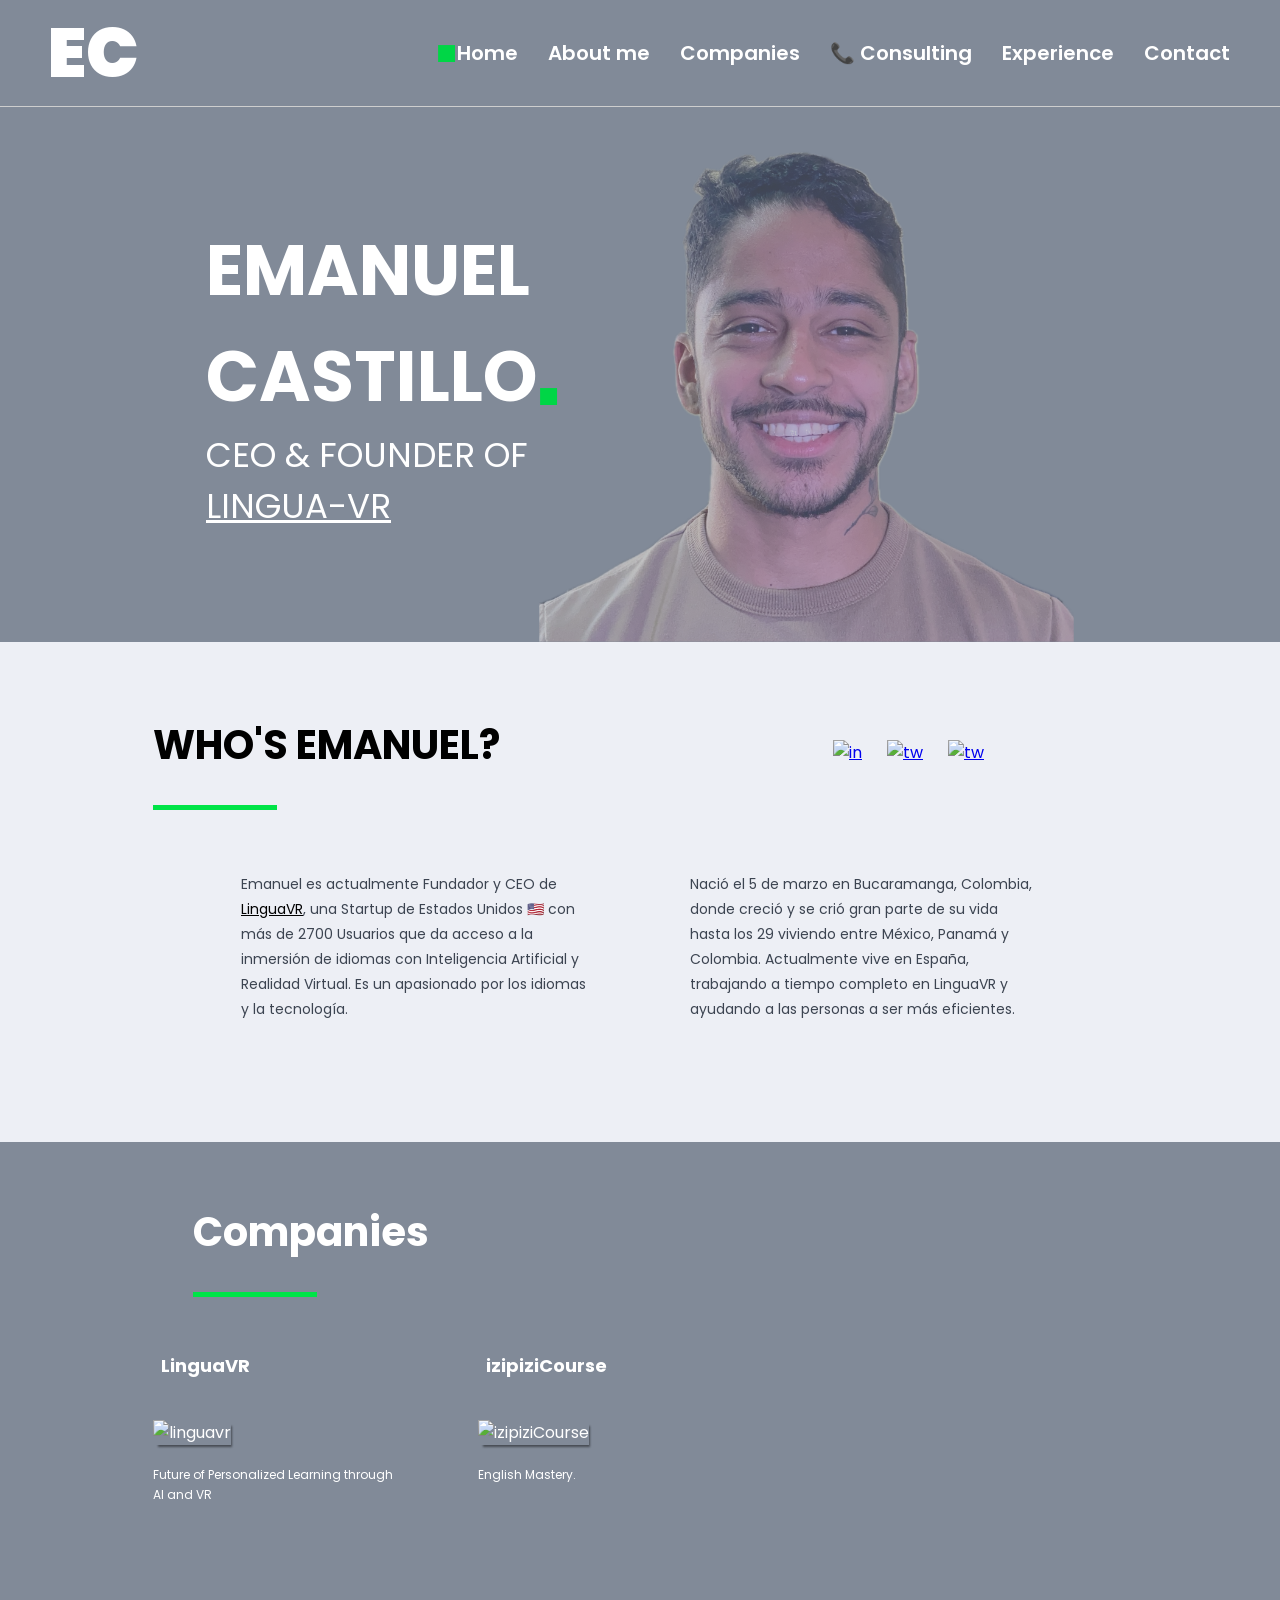
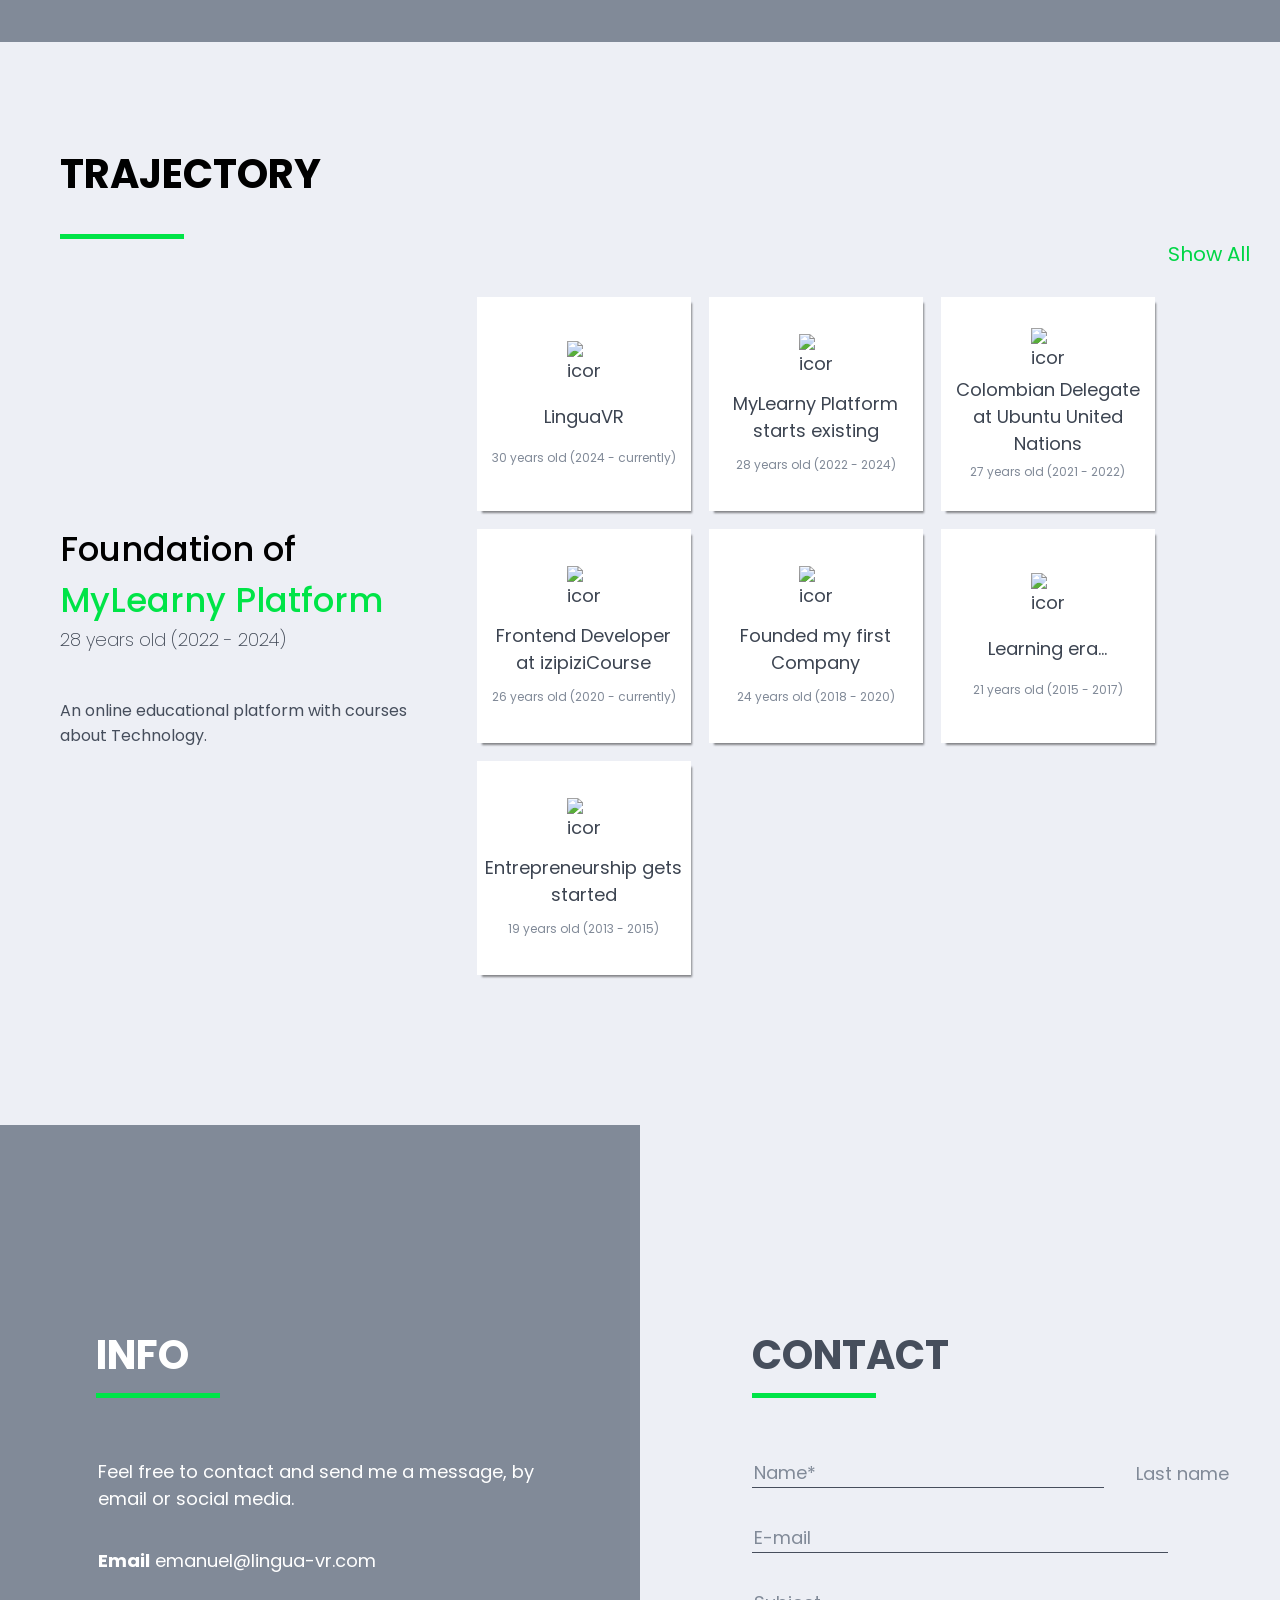
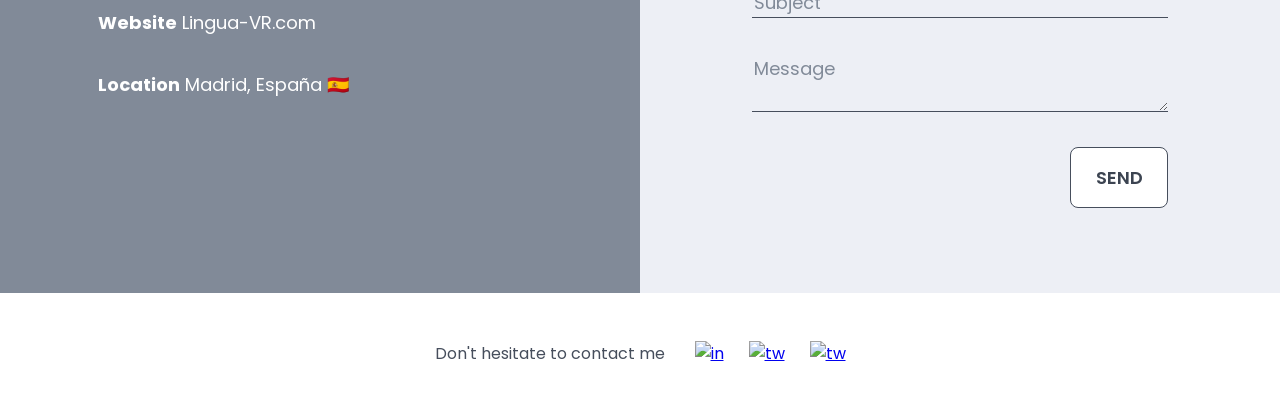
==== commit c213d8fe: "Add consulting services complete" ====
--- a/index.html
+++ b/index.html
@@ -65,6 +65,9 @@
               <a href="" id="go_project_id"><span>&#9632;</span>Companies</a>
             </li>
             <li>
+              <a href="/consulting.html" target="_blank"><span>&#9632;</span>📞 Consulting</a>
+            </li>
+            <li>
               <a href="" id="go_experience_id"
                 ><span>&#9632;</span>Experience</a
               >
@@ -475,8 +478,8 @@
             media.
           </p>
           <p>
-            <a href="mailto:me@emanuelcastillo.com"
-              ><strong>Email</strong> me@EmanuelCastillo.com</a
+            <a href="mailto:emanuel@lingua-vr.com"
+              ><strong>Email</strong> emanuel@lingua-vr.com</a
             >
           </p>
           <p>
@@ -486,7 +489,7 @@
           </p>
           <p>
             <a href="" target="_blank"
-              ><strong>Location</strong> Madrid, España</a
+              ><strong>Location</strong> Madrid, España 🇪🇸</a
             >
           </p>
         </div>
@@ -500,7 +503,7 @@
 
         <div class="mail-forwarder-container">
           <form
-            action="https://formsubmit.co/me@emanuelcastillo.com"
+            action="https://formsubmit.co/emanuel@lingua-vr.com"
             method="post"
           >
             <div class="last-name-container">
--- a/static/css/index.css
+++ b/static/css/index.css
@@ -0,0 +1,1020 @@
+@import url('https://fonts.googleapis.com/css2?family=Poppins:wght@100;200;300;400;500;600;700;800;900&display=swap');
+
+:root {
+    --large-font-size: 70px;
+    --big-font-size: 40px;
+    --medium-font-size: 20px;
+    --small-font-size: 18px;
+    --very-small-font-size: 12px;
+
+    --white-color: #FFFFFF;
+    --black-color: #3C4451;
+    --gray-color: #edeff5;
+    --dark-gray-color: #464e5c;
+    --soft-dark-gray-color: #818A98;
+    --light-green-color: #00D646;
+}
+
+* {
+    font-family: 'Poppins', sans-serif;
+    -webkit-font-smoothing: antialiased;
+    box-sizing: border-box;
+}
+
+body {
+    margin: 0;
+    padding: 0;
+    background-color: var(--gray-color);
+}
+
+section {
+    padding: 0;
+    margin: 0;
+}
+
+div, h1, h2, h3, h4, h5, h6, p, ul, figure {
+    margin: 0;
+    padding: 0;
+}
+
+/* U-WRAPPER */
+.u-wrapper {
+    max-width: 1400px;
+    box-sizing: border-box;
+    margin: 0 auto!important;
+    padding: 0 1em;
+    position: relative;
+}
+/* U-WRAPPER END */
+
+/* ************************** */
+/* ************************** */
+/* ************************** */
+
+/* HEADER */
+header {
+    z-index: 1;
+    position: relative;
+    background-color: var(--soft-dark-gray-color);
+    height: 107px;
+    border-bottom: 1px solid rgb(206, 206, 206);
+    /* box-shadow: 0 2px 4px 0 rgb(0 0 0 / 45%); */
+    color: #fff;
+}
+
+.header-wrapper {
+    height: 100%;
+    display: flex;
+    justify-content: space-between;
+    padding: 0;
+}
+
+.logo p {
+    margin-left: 3rem;
+    font-size: var(--large-font-size);
+    text-transform: uppercase;
+    font-weight: 900;
+}
+
+#btn_menu_id {
+    display: none;
+}
+
+.menu {
+    margin: auto 0;
+}
+
+.header-items {
+    display: flex;
+    align-items: center;
+    font-size: var(--medium-font-size);
+    font-weight: 600;
+    gap: 30px;
+    justify-content: right;
+    padding-right: 50px;
+}
+
+.header-items span {
+    font-size: 35px;
+    color: var(--light-green-color);
+    margin: 4px;
+    display: none;
+}
+
+.header-items li:first-child a {
+    margin-left: 20px;
+    position: relative;
+}
+
+.header-items li:first-child span {
+    display: block;
+    position: absolute;
+    left: -25px;
+    top: -17px;
+}
+
+.header-items li {
+    list-style: none;
+}
+.header-items li a:hover {
+    color: var(--black-color);
+}
+
+.header-items li a {
+    text-decoration: none;
+    color: var(--white-color);
+    display: flex;
+    align-items: center;
+}
+
+#the_33_steps_item_id {
+    background-color: var(--white-color);
+    border-radius: 8px;
+    padding: 10px 15px;
+}
+#the_33_steps_item_id a {
+    color: var(--black-color);
+}
+
+#close-menu-btn {
+    display: none;
+}
+/* HEADER END */
+
+
+/* HERO */
+.hero {
+    z-index: 0;
+    background-color: var(--soft-dark-gray-color);
+}
+
+.hero-wrapper {
+    max-width: 900px;
+    min-height: 535px;
+    position: relative;
+    display: grid;
+    align-items: center;
+    grid-template-columns: 1fr 1fr;
+}
+
+.name-container {
+    display: grid;
+}
+.name-container p {
+    font-size: var(--large-font-size);
+    text-transform: uppercase;
+    font-weight: 700;
+    color: var(--white-color);
+    position: relative;
+}
+.name-container span {
+    font-size: 35px;
+    color: var(--light-green-color);
+    position: absolute;
+    bottom: 9px;
+}
+
+.name-description-container p {
+    font-size: 34px;
+    text-transform: uppercase;
+    color: var(--white-color);
+}
+
+.main-img-container {
+    position: relative;
+    width: 100%;
+    height: 100%;
+}
+
+.main-img-container img {
+    position: absolute;
+    bottom: 0;
+    right: 0;
+    height: 100%;
+    opacity: 0.5;
+    /* filter: grayscale(100%);
+   -webkit-filter: grayscale(100%); */
+}
+/* HERO END */
+
+
+
+/* ABOUT */
+.about {
+    min-height: 500px;
+    display: grid;
+    grid-template-columns: 1fr 1fr;
+    padding: 73px 153px;
+    max-width: 1400px;
+    margin: auto;
+}
+
+.about-wrapper {
+    padding: 0 50px 0 0;
+}
+
+.about-title-container, .social-title-container {
+    height: 157px;
+}
+
+.about-title-container p {
+    text-transform: uppercase;
+    font-size: var(--big-font-size);
+    font-weight: 700;
+    margin-bottom: 30px;
+}
+
+.green-line {
+    border-bottom: 5px solid #00e447;
+    width: 124px;
+}
+
+.description-about-container {
+    display: grid;
+    grid-template-columns: auto auto;
+    align-items: center;
+    gap: 48px;
+}
+.description-about-container p {
+    color: var(--black-color);
+    font-size: 14px;
+    /* text-align: justify; */
+    line-height: 25px;
+}
+.description-about-container img {
+    width: 40px;
+}
+
+.social-wrapper {
+    padding: 0 0 0 50px;
+}
+
+#show_all_about_btn_id {
+    display: none;
+}
+/* ABOUT END */
+
+
+
+/* PROJECT */
+.project {
+    min-height: 500px;
+    background-color: var(--soft-dark-gray-color);
+}
+
+.project-wrapper {
+    display: grid;
+    place-content: center;
+    padding: 60px 0;
+}
+
+.project-title-container {
+    padding-left: 40px;
+    margin-bottom: 55px;
+}
+
+.project-title-container p {
+    font-size: var(--big-font-size);
+    text-transform: capitalize;
+    color: var(--white-color);
+    font-weight: 700;
+    margin-bottom: 30px;
+}
+
+
+.project-content-wrapper {
+    display: grid;
+    grid-template-columns: 325px 325px 325px;
+    place-content: center;
+}
+
+.project-item-container {
+    display: block;
+    color: var(--white-color);
+    text-decoration: none;
+}
+
+.project-item-container img {
+    width: 325px;
+    height: 219px;
+    box-shadow: 3px 4px 2px -2px rgb(0 0 0 / 45%);
+    margin-bottom: 20px;
+}
+
+.project-item-description {
+    font-size: var(--very-small-font-size);
+    line-height: 20px;
+    width: 250px;
+}
+.project-item-title {
+    height: 55px;
+    margin-left: 8px;
+    margin-bottom: 13px;
+    font-size: var(--small-font-size);
+    font-weight: 700;
+
+}
+/* PROJECT END */
+
+
+
+
+/* EXPERIENCE */
+.experience {
+    min-height: 500px;
+}
+
+.experience-wrapper {
+    /* display: grid;
+    grid-template-columns: 1fr 2fr; */
+    padding: 102px 30px 150px 60px;
+}
+
+.experience-title-container p {
+    font-size: var(--big-font-size);
+    font-weight: 700;
+    text-transform: uppercase;
+    margin-bottom: 30px;
+}
+
+.experience-down-side {
+    display: grid;
+    grid-template-columns: 1fr 2fr;
+    align-items: center;
+}
+
+.short-title {
+    font-size: 34px;
+    font-weight: 500;
+}
+
+.experience-duration {
+    font-size: var(--small-font-size);
+    color: var(--black-color);
+    margin-bottom: 45px;
+    font-weight: 200;
+}
+
+.experience-item-description {
+    font-size: 16px;
+    color: var(--dark-gray-color);
+}
+
+
+.experience-show-all {
+    text-align: right;
+    margin-bottom: 28px;
+}
+.experience-show-all a {
+    text-decoration: none;
+    color: var(--light-green-color);
+    font-size: var(--medium-font-size);
+}
+.experience-show-all a:hover {
+    text-decoration: underline;
+}
+
+.experience-item-wrapper {
+    display: flex;
+    flex-wrap: wrap;
+    gap: 18px;
+    padding-left: 20px;
+}
+
+.hidden-experience-desktop {
+    display: none;
+}
+
+.experience-item-container {
+    display: flex;
+    flex-direction: column;
+    align-items: center;
+    justify-content: space-evenly;
+    text-align: center;
+    font-size: var(--small-font-size);
+    color: var(--black-color);
+    text-decoration: none;
+    background-color: var(--white-color);
+    width: 214px;
+    height: 214px;
+    padding: 25px 8px;
+    box-shadow: 3px 4px 2px -2px rgb(0 0 0 / 45%);
+}
+.experience-item-container:hover {
+    background-color: var(--light-green-color);
+    border-radius: 0 30px 0 30px;
+    color: var(--gray-color);
+    transition: .3s;
+}
+.experience-item-container img {
+    width: 33px;
+}
+
+.experience-time {
+    font-size: var(--very-small-font-size);
+    color: var(--soft-dark-gray-color);
+}
+
+.desktop-view {
+    display: block;
+}
+.mobile-view {
+    display: none;
+}
+/* EXPERIENCE END */
+
+
+
+
+/* CONTACT */
+.contact {
+    min-height: 500px;
+    display: grid;
+    grid-template-columns: 1fr 1fr;
+    color: var(--white-color);
+    font-size: var(--small-font-size);
+    
+}
+
+.contact-section-title {
+    font-size: var(--big-font-size);
+    text-transform: uppercase;
+    font-weight: 700;
+    margin-bottom: 8px;
+}
+.info-title {
+    color: var(--dark-gray-color);
+}
+
+
+.info-wrapper {
+    background-color: var(--soft-dark-gray-color);
+    padding-bottom: 85px;
+}
+.info-wrapper p {
+    max-width: 444px;
+}
+
+.info-wrapper div {
+    max-width: 448px;
+}
+
+.section-title-container {
+    margin: 200px auto 0 auto;
+}
+
+.info-item-container {
+    margin: 0 auto;
+    font-size: var(--small-font-size);
+}
+.info-item-container p {
+    margin: 35px auto;
+}
+.info-item-container p:first-child {
+    margin-top: 60px;
+}
+.info-item-container a {
+    color: var(--white-color);
+    text-decoration: none;
+}
+
+.contact-wrapper {
+    background-color: var(--gray-color);
+    color: var(--dark-gray-color);
+    margin: 0 auto;
+    padding-bottom: 85px;
+}
+
+.mail-forwarder-container form {
+    display: grid;
+    max-width: 416px;
+    gap: 10px;
+    margin-top: 60px;
+    position: relative;
+}
+.mail-forwarder-container form input, textarea {
+    background: none;
+    border: none;
+    border-bottom: 1px solid var(--dark-gray-color);
+    max-width: 416px;
+    margin-bottom: 25px;
+    font-size: var(--small-font-size);
+    color: var(--dark-gray-color);
+}
+
+#last_name {
+    border: none;
+    margin-left: 30px;
+}
+
+textarea {
+    min-width: 416px;
+    max-height: 80px;
+    min-height: 25px;
+}
+textarea::placeholder, input::placeholder {
+    font-size: var(--small-font-size);
+    color: var(--soft-dark-gray-color);
+}
+input:focus, textarea:focus {
+    outline: none;
+}
+
+.last-name-container {
+    display: flex;
+}
+
+#mail_form-btn {
+    border: 1px solid var(--dark-gray-color);
+    background-color: var(--white-color);
+    width: 98px;
+    margin: auto;
+    padding: 16px 0;
+    border-radius: 8px;
+    font-size: var(--small-font-size);
+    font-weight: 600;
+    color: var(--black-color);
+    cursor: pointer;
+}
+#mail_form-btn:hover {
+    background-color: var(--soft-dark-gray-color);
+    color: var(--white-color);
+    transition: .1s;
+}
+
+/* CONTACT END */
+
+
+/* FOOTER */
+footer {
+    display: grid;
+    align-items: center;
+    background-color: var(--white-color);
+    min-height: 120px;
+    color: var(--dark-gray-color);
+}
+
+.footer-wrapper {
+    display: flex;
+    gap: 30px;
+}
+
+.social-media-container {
+    display: flex;
+    align-items: center;
+    justify-content: center;
+    gap: 25px;
+}
+.social-media-container img {
+    width: 25px;
+}
+/* FOOTER END */
+
+/* ************************** */
+/* ************************** */
+/* ************************** */
+
+
+@media (max-width:1000px) {
+
+    #btn_menu_id {
+        display: block;
+        cursor: pointer;
+        margin: auto;
+        position: absolute;
+        right: 40px;
+        height: 100%;
+    }
+    #btn_menu_id svg {
+        top: 0;
+        bottom: 0;  
+        height: 100%;
+        width: 60px;
+    }
+
+    #menu {
+        position: absolute;
+        left: -100vw;
+        transition: .6;
+        height: 100vh;
+    }
+
+    .header-items {
+        background-color: var(--light-green-color);
+        color: var(--white-color);
+        flex-direction: column;
+        width: 100%;
+        height: 100%;
+        padding: 60px 0;
+        gap: 10px;
+    }
+    .header-items li {
+        width: 100%;
+    }
+    .header-items li a {
+        display: block;
+        text-align: center;
+        padding: 20px 0;
+    }
+    .header-items li a:hover {
+        background-color: #00e882;
+        color: var(--white-color);
+    }
+
+    .header-items li:first-child a {
+        margin-left: unset;
+    }
+
+    .header-items li:first-child span {
+        display: none;
+    }
+
+    #close-menu-btn {
+        display: block;
+        font-size: var(--big-font-size);
+        color: var(--white-color);
+        background: unset;
+        border: unset;
+        font-weight: 700;
+        cursor: pointer;
+        width: 100%;
+        margin: 0;
+    }
+    #close-menu-btn:hover {
+        background-color: #00e882;
+        color: var(--white-color);
+    }
+
+    /* HERO */
+    .hero-wrapper {
+        min-height: 442px;
+        grid-template-columns: auto 2fr;
+        padding: 0 40px;
+    }
+
+    .name-container {
+        gap: 8px;
+    }
+    .name-container p {
+        font-size: 55px;
+    }
+
+    .name-container span {
+        bottom: 4px;
+    }
+
+    .main-img-container {
+        position: relative;
+        width: 100%;
+        height: 100%;
+    }
+    .main-img-container img {
+        width: 100%;
+        height: auto;
+    }
+
+    #the_33_steps_item_id {
+        background-color: unset;
+        border-radius: unset;
+        padding: unset;
+    }
+    #the_33_steps_item_id a {
+        color: var(--white-color);
+    }
+    /* HERO END */
+
+
+
+
+    /* ABOUT */
+    .about {
+        padding: 73px 40px;
+    }
+
+    .about-wrapper {
+        padding-right: 20px;
+    }
+    .social-wrapper {
+        padding-left: 20px;
+    }
+
+    .description-about-container {
+        gap: 20px;
+    }
+
+    /* ABOUT END */
+
+
+    /* PROJECT */
+    .project-wrapper {
+        place-content: unset;
+        padding: 35px 0;
+    }
+
+    ::-webkit-scrollbar {
+        display: none;
+    }
+
+    .project-content-wrapper {
+        display: flex;
+        place-content: unset;
+        overflow-x: auto;
+        padding: 0 30px;
+    }
+
+    /* PROJECT END */
+
+    /* CONTACT */
+    .info-wrapper {
+        padding: 30px 20px;
+    }
+    
+    .contact-wrapper {
+        padding: 30px 20px;
+    }
+    .section-title-container {
+        margin-top: 100px;
+    }
+
+    /* CONTACT END */
+}
+
+
+/* ************************** */
+/* ************************** */
+/* ************************** */
+
+
+@media (max-width:800px){
+    /* EXPERIENCE */
+    .experience-wrapper {
+        padding: 60px 30px 90px 30px;
+    }
+
+    .desktop-view {
+        display: none;
+    }
+    .mobile-view {
+        display: block;
+    }
+
+    .experience-up-side {
+        margin-bottom: 60px;
+    }
+    
+    .experience-down-side {
+        display: block;
+    }
+
+    .experience-item-wrapper {
+        overflow-y: auto;
+        gap: 70px;
+        flex-wrap: unset;
+    }
+
+    .experience-description-item {
+        min-width: 275px;
+    }
+
+    .experience-item-container{
+        margin: auto;
+        color: var(--white-color);
+        background-color: var(--light-green-color);
+        border-radius: 0 30px 0 30px;
+        width: 178px;
+        height: 178px;
+    }
+    .short-title {
+        font-size: 28px;
+    }
+    .experience-description-container {
+        margin-top: 20px;
+        text-align: center;
+    }
+    .experience-duration {
+        font-size: 16px;
+        margin-bottom: 15px;
+    }
+    .experience-item-description {
+        text-align: left;
+        font-size: 13px;
+        line-height: 16px;
+    }
+    .experience-item-container p {
+        color: var(--white-color);
+    }
+
+    .experience-show-all {
+        display: none;
+    }
+    .hidden-experience-desktop {
+        display: block;
+    }
+    /* EXPERIENCE END */
+
+    /* CONTACT */
+    .contact {
+        display: flex;
+        flex-direction: column;
+        background-color: var(--gray-color);
+    }
+
+    .contact-wrapper {
+        padding: 20px;
+        margin: unset;
+    }
+
+    .info-item-container p {
+        margin: 20px auto;
+    }
+    .info-item-container p:first-child {
+        margin-top: 33px;
+    }
+    .section-title-container {
+        margin-top: 0;
+        margin-bottom: 60px;
+    }
+
+    .mail-forwarder-container form {
+        margin: auto;
+        place-content: center;
+        padding: 0 20px;
+    }
+
+    input, textarea {
+        min-width: unset;
+        margin: auto;
+        display: block;
+        width: 100%;
+    }
+    /* CONTACT END */
+}
+
+@media (max-width:700px) {
+    body {
+        background-color: var(--soft-dark-gray-color);
+    }
+
+    header {
+        border-bottom: 1px solid var(--soft-dark-gray-color);
+        box-shadow: unset;
+    }
+
+    .hero-wrapper {
+        display: grid;
+        grid-template-columns: unset;
+        grid-template-rows: auto 2fr;
+        padding: 10px 50px 0 50px;
+        min-height: auto;
+    }
+
+    .title-container {
+        padding-left: 60px;
+    }
+    .name-container p {
+        font-size: 60px;
+    }
+    .name-container span {
+        font-size: 28px;
+        bottom: 8px;
+    }
+
+
+    .main-img-container img {
+        position: relative;
+        margin-bottom: -6px;
+    }
+
+    /* ABOUT */
+    .about {
+        background-color: var(--gray-color);
+        display: flex;
+        flex-direction: column;
+        position: relative;
+        padding: 30px 20px;
+        min-height: auto;
+    }
+
+    .about-wrapper {
+        padding-right: 0;
+    }
+
+    .about-title-container {
+        height: auto;
+        margin-bottom: 30px;
+    }
+    .about-title-container p {
+        margin-bottom: 15px;
+        opacity: .8;
+    }
+
+    .social-wrapper {
+        display: flex;
+        flex-direction: column-reverse;
+        padding-left: 0;
+    }
+
+    .social-title-container {
+        height: auto;
+    }
+
+    .description-about-container p {
+        font-size: var(--very-small-font-size);
+        line-height: 18px;
+    }
+
+    .description-about-container img {
+        display: none;
+    }
+
+    #description-second-paragraph {
+        display: none;
+        margin-top: 15px;
+    }
+
+    #show_all_about_btn_id {
+        display: block;
+        position: absolute;
+        top: 100px;
+        right: 30px;
+        color: var(--light-green-color);
+        text-decoration: none;
+        font-size: var(--very-small-font-size);
+    }
+    /* ABOUT END */
+
+
+
+    /* CONTACT */
+    .experience {
+        background-color: var(--gray-color);
+    }
+    /* CONTACT END */
+
+
+
+    /* FOOTER */
+    .footer-wrapper {
+        flex-direction: column;
+        align-items: center;
+    }
+
+    .social-media-container {
+        opacity: .7;
+    }
+    .social-media-container img {
+        width: 20px;
+    }
+    /* FOOTER END */
+}
+
+
+/* ************************** */
+/* ************************** */
+/* ************************** */
+
+@media (max-width:450px) {
+    header {
+        box-shadow: unset;
+        height: 65px;
+    }
+
+    .logo p {
+        font-size: var(--medium-font-size);
+        margin: 17px;
+    }
+
+    #btn_menu_id svg {
+        width: 30px;
+    }
+
+    .title-container {
+        padding-left: 10px;
+    }
+
+    .name-container {
+        gap: 0;
+    }
+    .name-container p {
+        font-size: 38px;
+    }
+
+    .name-description-container p {
+        font-size: 19px;
+    }
+
+    .name-container span {
+        font-size: 20px;
+        bottom: 4px;
+    }
+
+
+    .social-media-container {
+        display: flex;
+        flex-wrap: wrap;
+    }
+
+    input::placeholder, textarea::placeholder {
+        font-size: 15px;
+    }
+}
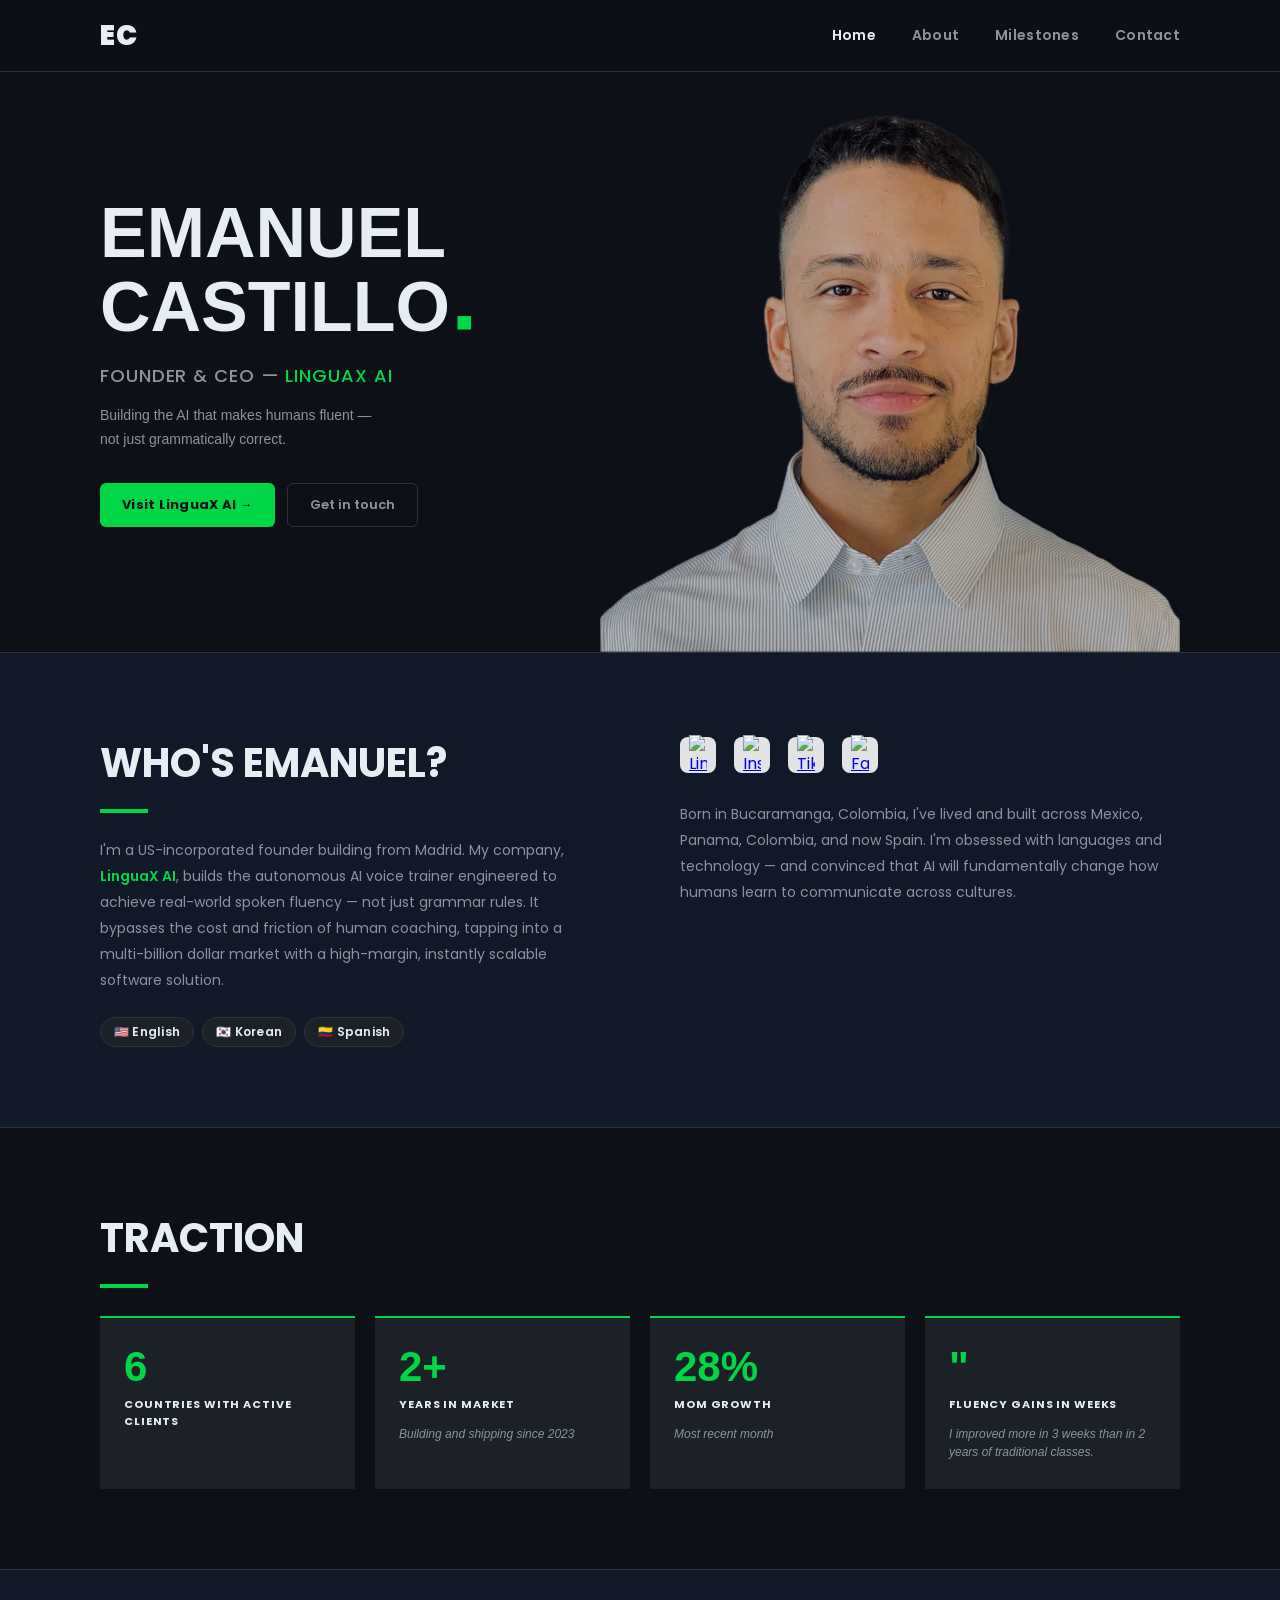
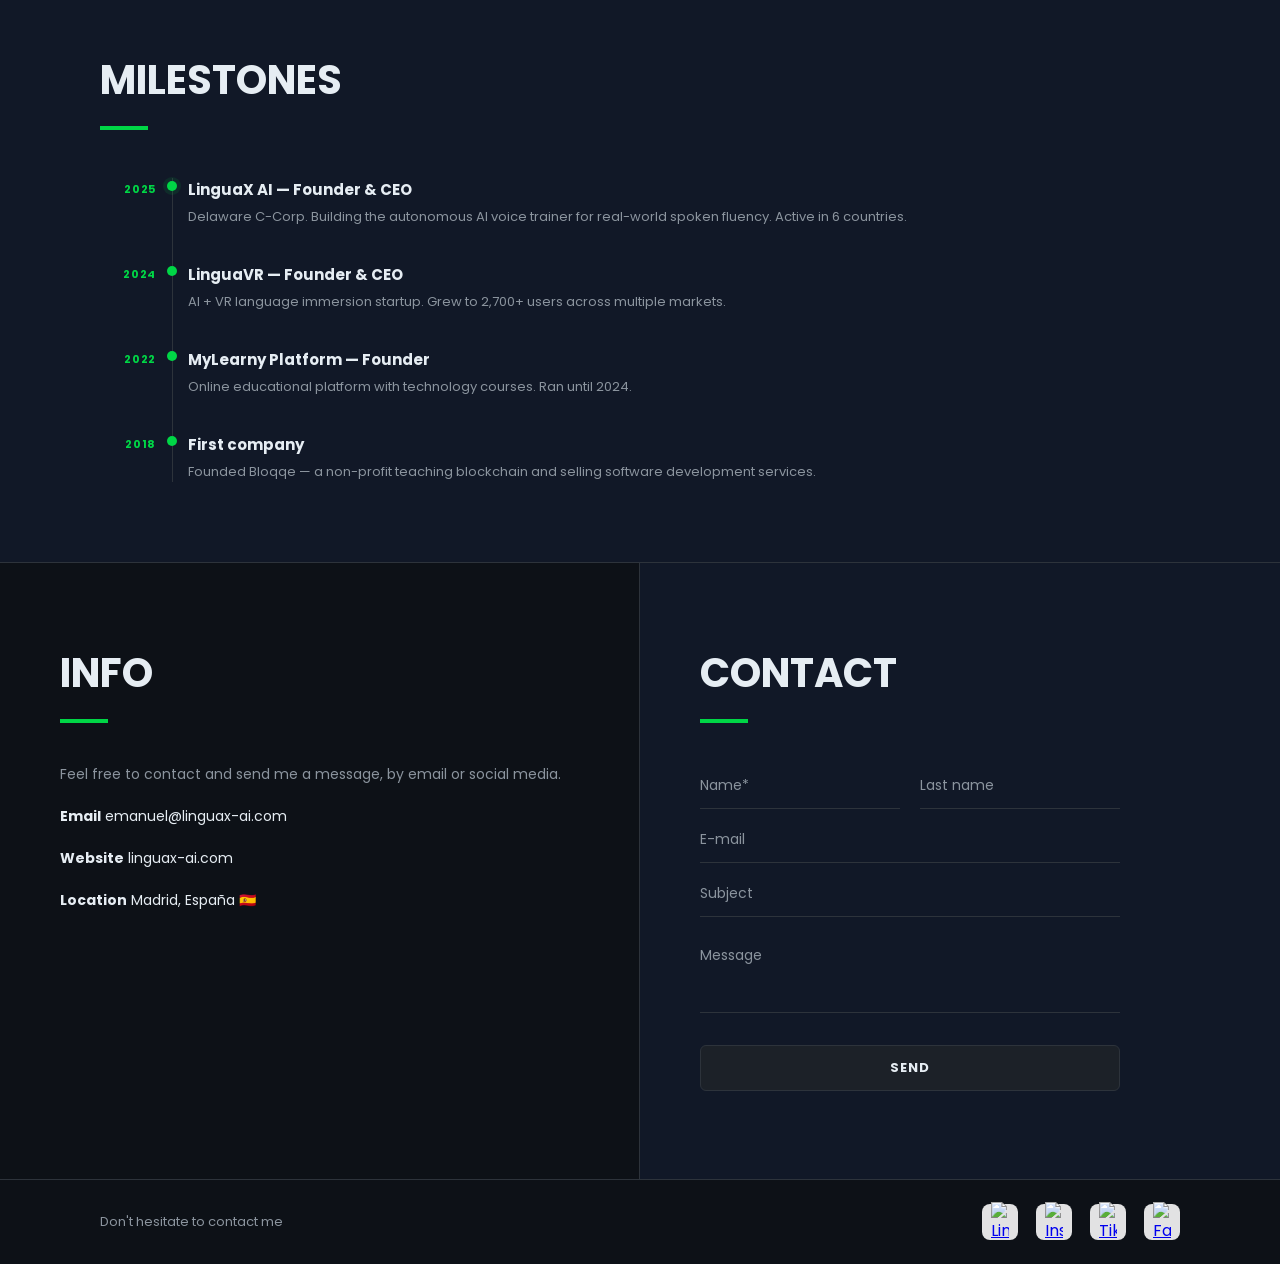
==== commit 63c08568: "changes 2026" ====
--- a/index.html
+++ b/index.html
@@ -13,16 +13,16 @@
     />
     <link rel="canonical" href="https://emanuelcastillo.com/" />
     <meta name="referrer" content="no-referrer-when-downgrade" />
-    <title>Emanuel Castillo @EmaCastilloZam</title>
-    <meta name="description" content="CEO & Founder of LinguaVR" />
-    <meta property="og:site_name" content="Emanuel Castillo @EmaCastilloZam" />
+    <title>Emanuel Castillo | Founder & CEO at LinguaX AI</title>
+    <meta name="description" content="Founder & CEO of LinguaX AI — building the autonomous AI voice trainer for real-world spoken fluency. US-incorporated, based in Madrid." />
+    <meta property="og:site_name" content="Emanuel Castillo" />
     <meta property="og:type" content="website" />
-    <meta property="og:title" content="Emanuel Castillo @EmaCastilloZam" />
-    <meta property="og:description" content="CEO & Founder of LinguaVR" />
+    <meta property="og:title" content="Emanuel Castillo | Founder & CEO at LinguaX AI" />
+    <meta property="og:description" content="Building the AI that makes humans fluent — not just grammatically correct." />
     <meta property="og:url" content="https://emanuelcastillo.com/" />
     <meta
       property="og:image"
-      content="https://www.emanuelcastillo.com/static/images/og-image.jpg"
+      content="https://www.emanuelcastillo.com/static/images/og-image.png"
     />
     <meta property="og:image:width" content="1200" />
     <meta property="og:image:height" content="630" />
@@ -59,18 +59,10 @@
               <a href="/" id="go_home_id"><span>&#9632;</span>Home</a>
             </li>
             <li>
-              <a href="" id="go_about_id"><span>&#9632;</span>About me</a>
+              <a href="" id="go_about_id"><span>&#9632;</span>About</a>
             </li>
             <li>
-              <a href="" id="go_project_id"><span>&#9632;</span>Companies</a>
-            </li>
-            <li>
-              <a href="/consulting.html" target="_blank"><span>&#9632;</span>📞 Consulting</a>
-            </li>
-            <li>
-              <a href="" id="go_experience_id"
-                ><span>&#9632;</span>Experience</a
-              >
+              <a href="" id="go_milestones_id"><span>&#9632;</span>Milestones</a>
             </li>
             <li>
               <a href="" id="go_contact_id"><span>&#9632;</span>Contact</a>
@@ -90,375 +82,134 @@
           </div>
           <div class="name-description-container">
             <p>
-              CEO & Founder of
-              <a href="https://www.lingua-vr.com" style="color: white"
-                >Lingua-VR</a
+              Founder & CEO —
+              <a href="https://linguax-ai.com" style="color: var(--light-green-color)" target="_blank"
+                >LinguaX AI</a
               >
             </p>
           </div>
+          <div class="hero-tagline">
+            <p>Building the AI that makes humans fluent —<br>not just grammatically correct.</p>
+          </div>
+          <div class="hero-cta">
+            <a href="https://linguax-ai.com" class="btn-primary" target="_blank">Visit LinguaX AI →</a>
+            <a href="#" class="btn-secondary" id="hero_contact_btn_id">Get in touch</a>
+          </div>
         </div>
 
         <figure class="main-img-container">
-          <img src="/static/images/profile-pic-2025.png" alt="main-pic" />
+          <img src="/static/images/profile-pic-2026.png" alt="main-pic" />
         </figure>
       </div>
     </section>
 
     <section class="about" id="about-section-id">
-      <div class="u-wrapper about-wrapper">
-        <div class="about-title-container">
-          <p>Who's Emanuel?</p>
+      <div class="about-inner">
+        <div class="about-col-left">
+          <div class="about-heading">
+            <p>Who's Emanuel?</p>
+            <div class="green-line"></div>
+          </div>
+          <p class="about-body">
+            I'm a US-incorporated founder building from Madrid. My company,
+            <a href="https://linguax-ai.com" target="_blank">LinguaX AI</a>,
+            builds the autonomous AI voice trainer engineered to achieve
+            real-world spoken fluency — not just grammar rules. It bypasses
+            the cost and friction of human coaching, tapping into a
+            multi-billion dollar market with a high-margin, instantly scalable
+            software solution.
+          </p>
+          <div class="language-badges">
+            <span class="lang-badge">🇺🇸 English</span>
+            <span class="lang-badge">🇰🇷 Korean</span>
+            <span class="lang-badge">🇨🇴 Spanish</span>
+          </div>
+        </div>
+
+        <div class="about-col-right">
+          <div class="social-media-container">
+            <a href="https://www.linkedin.com/in/emacastillozam/" target="_blank"><img src="/static/images/linkedin.png" alt="LinkedIn" /></a>
+            <a href="https://www.instagram.com/emacastillozam" target="_blank"><img src="/static/images/instagram.png" alt="Instagram" /></a>
+            <a href="https://www.tiktok.com/@emacastillozam" target="_blank"><img src="/static/images/tiktok.png" alt="TikTok" /></a>
+            <a href="https://www.facebook.com/emacastillozam" target="_blank"><img src="/static/images/facebook.png" alt="Facebook" /></a>
+          </div>
+          <p class="about-body" id="description-second-paragraph">
+            Born in Bucaramanga, Colombia, I've lived and built across Mexico,
+            Panama, Colombia, and now Spain. I'm obsessed with languages and
+            technology — and convinced that AI will fundamentally change how
+            humans learn to communicate across cultures.
+          </p>
+          <a href="" id="show_all_about_btn_id">Show All</a>
+        </div>
+      </div>
+    </section>
+
+
+    <section class="traction" id="traction-section-id">
+      <div class="u-wrapper traction-wrapper">
+        <div class="traction-title-container">
+          <p>traction</p>
           <div class="green-line"></div>
         </div>
-        <div class="description-about-container">
-          <img src="static/images/left-green-arrow.png" alt="" />
-          <p>
-            Emanuel es actualmente Fundador y CEO de <a href="http://lingua-vr.com" style="color: black;">LinguaVR</a>, una Startup de Estados Unidos 🇺🇸 con más de 2700 Usuarios que da acceso a la inmersión de idiomas con Inteligencia Artificial y Realidad Virtual. Es un apasionado por los idiomas y la tecnología.
-          </p>
-        </div>
-      </div>
-
-      <div class="social-wrapper">
-        <div class="social-title-container">
-          <br />
-          <div class="social-media-container">
-            <a
-              href="https://www.linkedin.com/in/emacastillozam/"
-              target="_blank"
-              ><img src="/static/images/linkedin.png" alt="in"
-            /></a>
-            <a href="https://www.twitter.com/emacastillozam" target="_blank"
-              ><img src="/static/images/twitter.png" alt="tw"
-            /></a>
-            <a href="https://www.instagram.com/emacastillozam" target="_blank"
-            ><img src="/static/images/instagram.png" alt="tw"
-          /></a>
-          </div>
-        </div>
-        <div
-          class="description-about-container"
-          id="description-second-paragraph"
-        >
-          <p>
-            Nació el 5 de marzo en Bucaramanga, Colombia, donde creció y se crió gran parte de su vida hasta los 29 viviendo entre México, Panamá y Colombia. Actualmente vive en España, trabajando a tiempo completo en LinguaVR y ayudando a las personas a ser más eficientes.
-          </p>
-          <img src="static/images/right-green-arrow.png" alt="" />
-        </div>
-      </div>
-
-      <a href="" id="show_all_about_btn_id">Show All</a>
-    </section>
-
-    <section class="project" id="project-section-id">
-      <div class="u-wrapper project-wrapper">
-        <div class="project-title-container">
-          <p>companies</p>
+        <div class="stat-card">
+          <span class="stat-number">6</span>
+          <span class="stat-label">Countries with active clients</span>
+        </div>
+        <div class="stat-card">
+          <span class="stat-number">2+</span>
+          <span class="stat-label">Years in market</span>
+          <span class="stat-sublabel">Building and shipping since 2023</span>
+        </div>
+        <div class="stat-card">
+          <span class="stat-number">28%</span>
+          <span class="stat-label">MoM growth</span>
+          <span class="stat-sublabel">Most recent month</span>
+        </div>
+        <div class="stat-card">
+          <span class="stat-number">"</span>
+          <span class="stat-label">Fluency gains in weeks</span>
+          <span class="stat-sublabel">I improved more in 3 weeks than in 2 years of traditional classes.</span>
+        </div>
+      </div>
+    </section>
+
+    <section class="milestones" id="milestones-section-id">
+      <div class="u-wrapper milestones-wrapper">
+        <div class="milestones-title-container">
+          <p>milestones</p>
           <div class="green-line"></div>
         </div>
-
-        <div class="project-content-wrapper">
-          <a
-            href="https://lingua-vr.com"
-            class="project-item-container"
-            target="_blank"
-          >
-            <p class="project-item-title">LinguaVR</p>
-            <img
-              src="https://linguavr.s3.sa-east-1.amazonaws.com/images/og-image-2024-oct.jpg"
-              alt="linguavr"
-            />
-            <p class="project-item-description">
-              Future of Personalized Learning through AI and VR
-            </p>
-          </a>
-
-          <a
-            href="https://izipiziCourse.com"
-            class="project-item-container"
-            target="_blank"
-          >
-            <p class="project-item-title">izipiziCourse</p>
-            <img src="static/images/izipiziCourse.png" alt="izipiziCourse" />
-            <p class="project-item-description">English Mastery.</p>
-          </a>
-
-          <!-- <a href="the33.html" class="project-item-container">
-                    <p class="project-item-title">Los 33 pasos para dominar un Idioma</p>
-                    <img src="static/images/los-33-pasos.png" alt="Los 33 pasos">
-                    <p class="project-item-description">This is an e-book where I explain how to master a language. It's focused to English but it can be applied to any other language you may want to learn.</p>
-                </a> -->
-        </div>
-      </div>
-    </section>
-
-    <section class="experience" id="experience-section-id">
-      <div class="u-wrapper experience-wrapper">
-        <div class="experience-up-side">
-          <div class="experience-title-container">
-            <p>trajectory</p>
-            <div class="green-line"></div>
-          </div>
-
-          <div class="experience-show-all">
-            <a href="" id="show_all_experiece_id">Show All</a>
-          </div>
-        </div>
-
-        <div class="experience-down-side">
-          <!-- all items in desktop view - they disappear in mobile v 700px or less -->
-          <div>
-            <div class="experience-description-container desktop-view">
-              <p class="short-title" id="short_title_id">Foundation of</p>
-              <span
-                style="color: #00e447; font-size: 34px; font-weight: 500"
-                id="green_title_id"
-                >MyLearny Platform</span
-              >
-              <p class="experience-duration" id="experience_duration_id">
-                28 years old (2022 - 2024)
-              </p>
-              <p
-                class="experience-item-description"
-                id="experience_item_description"
-              >
-                An online educational platform with courses about Technology.
-              </p>
-            </div>
-          </div>
-
-          <!-- all items in squares -->
-          <div class="experience-item-wrapper">
-            <div class="experience-description-item">
-              <a href="https://lingua-vr.com" class="experience-item-container">
-                <img src="static/images/global-icon.png" alt="icon" />
-                <p class="experience-leyenda-title">LinguaVR</p>
-                <p class="experience-time">30 years old (2024 - currently)</p>
-              </a>
-
-              <!-- these disappear in desktop version -->
-              <div class="experience-description-container mobile-view">
-                <p class="short-title">Building</p>
-                <span style="color: #00e447">LinguaVR</span>
-                <p class="experience-duration">
-                  30 years old (2024 - currently)
-                </p>
-                <p class="experience-item-description">Founder and CEO</p>
-              </div>
-            </div>
-
-            <div class="experience-description-item">
-              <a href="" class="experience-item-container">
-                <img src="static/images/global-icon.png" alt="icon" />
-                <p class="experience-leyenda-title">
-                  MyLearny Platform starts existing
-                </p>
-                <p class="experience-time">28 years old (2022 - 2024)</p>
-              </a>
-
-              <!-- these disappear in desktop version -->
-              <div class="experience-description-container mobile-view">
-                <p class="short-title">Working at</p>
-                <span style="color: #00e447">MyLearny Platform</span>
-                <p class="experience-duration">28 years old (2021 - 2024)</p>
-                <p class="experience-item-description">
-                  Software Developer Engineer.
-                </p>
-              </div>
-            </div>
-
-            <div class="experience-description-item">
-              <a href="" class="experience-item-container">
-                <img src="static/images/meeting-icon.png" alt="icon" />
-                <p class="experience-leyenda-title">
-                  Colombian Delegate at Ubuntu United Nations
-                </p>
-                <p class="experience-time">27 years old (2021 - 2022)</p>
-              </a>
-
-              <!-- these disappear in desktop version -->
-              <div class="experience-description-container mobile-view">
-                <p class="short-title">Participated at</p>
-                <span style="color: #00e447">Ubuntu United Nations</span>
-                <p class="experience-duration">27 years old (2021 - 2022)</p>
-                <p class="experience-item-description">
-                  Colombian delegate at Ubuntu United Nations First Edition.
-                </p>
-              </div>
-            </div>
-
-            <div class="experience-description-item">
-              <a href="" class="experience-item-container">
-                <img src="static/images/language-icon.png" alt="icon" />
-                <p class="experience-leyenda-title">
-                  Frontend Developer at izipiziCourse
-                </p>
-                <p class="experience-time">26 years old (2020 - currently)</p>
-              </a>
-
-              <!-- these disappear in desktop version -->
-              <div class="experience-description-container mobile-view">
-                <p class="short-title">Creation of</p>
-                <span style="color: #00e447">izipiziCourse</span>
-                <p class="experience-duration">
-                  26 years old (2020 - currently)
-                </p>
-                <p class="experience-item-description">
-                  Started to work as a Frontend Dev at izipiziCourse.com.
-                </p>
-              </div>
-            </div>
-
-            <div class="experience-description-item">
-              <a href="" class="experience-item-container">
-                <img src="static/images/factory-icon.png" alt="icon" />
-                <p class="experience-leyenda-title">Founded my first Company</p>
-                <p class="experience-time">24 years old (2018 - 2020)</p>
-              </a>
-
-              <!-- these disappear in desktop version -->
-              <div class="experience-description-container mobile-view">
-                <p class="short-title">My first</p>
-                <span style="color: #00e447">Company</span>
-                <p class="experience-duration">24 years old (2018 - 2020)</p>
-                <p class="experience-item-description">
-                  I founded a non-profit organisation called Bloqqe. It was
-                  created to teach Blockchain stuff and sell software
-                  development. In this same year I created a Design Agency to
-                  sell logo designs, photography editions. I also created a
-                  company which sold fruit-only juices with other 4 people.
-                </p>
-              </div>
-            </div>
-
-            <div class="experience-description-item">
-              <a href="" class="experience-item-container">
-                <img src="static/images/brain-icon.png" alt="icon" />
-                <p class="experience-leyenda-title">Learning era...</p>
-                <p class="experience-time">21 years old (2015 - 2017)</p>
-              </a>
-
-              <!-- these disappear in desktop version -->
-              <div class="experience-description-container mobile-view">
-                <p class="short-title">Time of</p>
-                <span style="color: #00e447">"Learning"</span>
-                <p class="experience-duration">21 years old (2015 - 2017)</p>
-                <p class="experience-item-description">
-                  I started to work in MultiLevel Marketing area with a company
-                  which products were body and skin creams. Some months later I
-                  began with other company that paid for playing games which
-                  turned out to be a pyramid scheme. Other months later I was a
-                  victim of several pyramid models that used bitcoin as a
-                  business model which promised high investment returns. It was
-                  a time with a lot of learning.
-                </p>
-              </div>
-            </div>
-
-            <div class="experience-description-item">
-              <a href="" class="experience-item-container">
-                <img src="static/images/hammer-icon.png" alt="icon" />
-                <p class="experience-leyenda-title">
-                  Entrepreneurship gets started
-                </p>
-                <p class="experience-time">19 years old (2013 - 2015)</p>
-              </a>
-
-              <!-- these disappear in desktop version -->
-              <div class="experience-description-container mobile-view">
-                <p class="short-title">Starts my path of</p>
-                <span style="color: #00e447">Entrepreneurship</span>
-                <p class="experience-duration">19 years old (2013 - 2015)</p>
-                <p class="experience-item-description">
-                  I started to work in an Inspection Company. I also started
-                  university to study Electronic Engineering but 2 years later I
-                  quit and started my “entrepreneurship path”. I didn't find
-                  Latin America education system attractive.
-                </p>
-              </div>
-            </div>
-
-            <div class="experience-description-item hidden-experience-desktop">
-              <a href="" class="experience-item-container">
-                <img
-                  src="static/images/double-graduation-icon.png"
-                  alt="icon"
-                />
-                <p class="experience-leyenda-title">
-                  Graduated as a Technologist
-                </p>
-                <p class="experience-time">17 years old (2011 - 2013)</p>
-              </a>
-
-              <!-- these disappear in desktop version -->
-              <div class="experience-description-container mobile-view">
-                <p class="short-title">Graduated as a</p>
-                <span style="color: #00e447">Technologist</span>
-                <p class="experience-duration">17 years old (2011 - 2013)</p>
-                <p class="experience-item-description">
-                  I graduated from SENA (Servicio Nacional de Aprendizaje) as a
-                  Technologist in Electronics and Industrial Instrumentation,
-                  with knowledge in PLC and Microcontrollers.
-                </p>
-              </div>
-            </div>
-
-            <div class="experience-description-item hidden-experience-desktop">
-              <a href="" class="experience-item-container">
-                <img src="static/images/graduation-icon.png" alt="icon" />
-                <p class="experience-leyenda-title">High School Graduation</p>
-                <p class="experience-time">15 years old (2009)</p>
-              </a>
-
-              <!-- these disappear in desktop version -->
-              <div class="experience-description-container mobile-view">
-                <p class="short-title">Graduation of</p>
-                <span style="color: #00e447">High School</span>
-                <p class="experience-duration">15 years old (2009)</p>
-                <p class="experience-item-description">
-                  I graduated from High School as an IT Technician.
-                </p>
-              </div>
-            </div>
-
-            <div class="experience-description-item hidden-experience-desktop">
-              <a href="" class="experience-item-container">
-                <img src="static/images/cookies-icon.png" alt="icon" />
-                <p class="experience-leyenda-title">Sale of sweets</p>
-                <p class="experience-time">13 years old (2007)</p>
-              </a>
-
-              <!-- these disappear in desktop version -->
-              <div class="experience-description-container mobile-view">
-                <p class="short-title">I sold</p>
-                <span style="color: #00e447">sweets</span>
-                <p class="experience-duration">13 years old (2007)</p>
-                <p class="experience-item-description">
-                  - I sold sweets to my high school mates. And I charged them
-                  for doing their homework.
-                </p>
-              </div>
-            </div>
-
-            <div class="experience-description-item hidden-experience-desktop">
-              <a href="" class="experience-item-container">
-                <img src="static/images/ice-cream-icon.png" alt="icon" />
-                <p class="experience-leyenda-title">Sale of "refrescos"</p>
-                <p class="experience-time">10 years old (2004)</p>
-              </a>
-
-              <!-- these disappear in desktop version -->
-              <div class="experience-description-container mobile-view">
-                <p class="short-title">I sold</p>
-                <span style="color: #00e447">"refrescos"</span>
-                <p class="experience-duration">10 years old (2004)</p>
-                <p class="experience-item-description">
-                  I sold “refrescos”. These were a type of “ice-cream”: you
-                  mixed water with any artificial flavour product, put it into
-                  small rectangular plastic bags and got into a fridge for it to
-                  get frozen. Later when they are frozen, they were ready to be
-                  sold to kids from my elementary school.
-                </p>
-              </div>
+        <div class="timeline">
+          <div class="milestone-item">
+            <span class="milestone-year">2025</span>
+
+            <div class="milestone-content">
+              <p class="milestone-title">LinguaX AI — Founder & CEO</p>
+              <p class="milestone-desc">Delaware C-Corp. Building the autonomous AI voice trainer for real-world spoken fluency. Active in 6 countries.</p>
+            </div>
+          </div>
+          <div class="milestone-item">
+            <span class="milestone-year">2024</span>
+
+            <div class="milestone-content">
+              <p class="milestone-title">LinguaVR — Founder & CEO</p>
+              <p class="milestone-desc">AI + VR language immersion startup. Grew to 2,700+ users across multiple markets.</p>
+            </div>
+          </div>
+          <div class="milestone-item">
+            <span class="milestone-year">2022</span>
+
+            <div class="milestone-content">
+              <p class="milestone-title">MyLearny Platform — Founder</p>
+              <p class="milestone-desc">Online educational platform with technology courses. Ran until 2024.</p>
+            </div>
+          </div>
+          <div class="milestone-item">
+            <span class="milestone-year">2018</span>
+
+            <div class="milestone-content">
+              <p class="milestone-title">First company</p>
+              <p class="milestone-desc">Founded Bloqqe — a non-profit teaching blockchain and selling software development services.</p>
             </div>
           </div>
         </div>
@@ -478,13 +229,13 @@
             media.
           </p>
           <p>
-            <a href="mailto:emanuel@lingua-vr.com"
-              ><strong>Email</strong> emanuel@lingua-vr.com</a
+            <a href="mailto:emanuel@linguax-ai.com"
+              ><strong>Email</strong> emanuel@linguax-ai.com</a
             >
           </p>
           <p>
-            <a href="https://lingua-vr.com"
-              ><strong>Website</strong> Lingua-VR.com</a
+            <a href="https://linguax-ai.com" target="_blank"
+              ><strong>Website</strong> linguax-ai.com</a
             >
           </p>
           <p>
@@ -503,7 +254,7 @@
 
         <div class="mail-forwarder-container">
           <form
-            action="https://formsubmit.co/emanuel@lingua-vr.com"
+            action="https://formsubmit.co/emanuel@linguax-ai.com"
             method="post"
           >
             <div class="last-name-container">
@@ -557,15 +308,10 @@
       <div class="u-wrapper footer-wrapper">
         <p>Don't hesitate to contact me</p>
         <div class="social-media-container">
-          <a href="https://www.linkedin.com/in/emacastillozam/"
-            ><img src="/static/images/linkedin.png" alt="in"
-          /></a>
-          <a href="https://www.twitter.com/emacastillozam"
-            ><img src="/static/images/twitter.png" alt="tw"
-          /></a>
-          <a href="https://www.instagram.com/emacastillozam"
-            ><img src="/static/images/instagram.png" alt="tw"
-          /></a>
+          <a href="https://www.linkedin.com/in/emacastillozam/" target="_blank"><img src="/static/images/linkedin.png" alt="LinkedIn" /></a>
+          <a href="https://www.instagram.com/emacastillozam" target="_blank"><img src="/static/images/instagram.png" alt="Instagram" /></a>
+          <a href="https://www.tiktok.com/@emacastillozam" target="_blank"><img src="/static/images/tiktok.png" alt="TikTok" /></a>
+          <a href="https://www.facebook.com/emacastillozam" target="_blank"><img src="/static/images/facebook.png" alt="Facebook" /></a>
         </div>
       </div>
     </footer>
--- a/static/css/index.css
+++ b/static/css/index.css
@@ -2,17 +2,27 @@
 
 :root {
     --large-font-size: 70px;
-    --big-font-size: 40px;
+    --big-font-size:   40px;
     --medium-font-size: 20px;
-    --small-font-size: 18px;
+    --small-font-size:  18px;
     --very-small-font-size: 12px;
 
-    --white-color: #FFFFFF;
-    --black-color: #3C4451;
-    --gray-color: #edeff5;
-    --dark-gray-color: #464e5c;
-    --soft-dark-gray-color: #818A98;
-    --light-green-color: #00D646;
+    --bg-primary:   #0D1117;
+    --bg-secondary: #111827;
+    --bg-card:      #1C2128;
+    --border:       #2D333B;
+    --text-primary: #E6EDF3;
+    --text-muted:   #8B949E;
+    --accent:       #00D646;
+    --accent-dim:   rgba(0, 214, 70, 0.1);
+
+    /* legacy aliases so consulting/service pages keep rendering */
+    --white-color:          var(--text-primary);
+    --black-color:          var(--text-primary);
+    --gray-color:           var(--bg-primary);
+    --dark-gray-color:      var(--bg-card);
+    --soft-dark-gray-color: var(--bg-secondary);
+    --light-green-color:    var(--accent);
 }
 
 * {
@@ -24,997 +34,771 @@
 body {
     margin: 0;
     padding: 0;
-    background-color: var(--gray-color);
-}
-
-section {
+    background-color: var(--bg-primary);
+    color: var(--text-primary);
+}
+
+section { padding: 0; margin: 0; }
+div, h1, h2, h3, h4, h5, h6, p, ul, figure { margin: 0; padding: 0; }
+
+.u-wrapper {
+    max-width: 1200px;
+    box-sizing: border-box;
+    margin: 0 auto !important;
+    padding: 0 60px;
+    position: relative;
+}
+
+.green-line {
+    border-bottom: 4px solid var(--accent);
+    width: 48px;
+    margin-top: 16px;
+}
+
+.section-title {
+    font-size: var(--big-font-size);
+    font-weight: 700;
+    text-transform: uppercase;
+    color: var(--text-primary);
+    margin-bottom: 0;
+}
+
+
+/* ======================== */
+/* HEADER                   */
+/* ======================== */
+header {
+    position: sticky;
+    top: 0;
+    z-index: 100;
+    background-color: rgba(13, 17, 23, 0.92);
+    backdrop-filter: blur(12px);
+    -webkit-backdrop-filter: blur(12px);
+    height: 72px;
+    border-bottom: 1px solid var(--border);
+}
+
+.header-wrapper {
+    height: 100%;
+    display: flex;
+    justify-content: space-between;
+    align-items: center;
+    padding: 0 60px;
+    max-width: 1200px;
+    margin: 0 auto;
+}
+
+.logo p {
+    font-size: 28px;
+    text-transform: uppercase;
+    font-weight: 900;
+    color: var(--text-primary);
+    letter-spacing: .04em;
+}
+
+#btn_menu_id { display: none; }
+
+.header-items {
+    display: flex;
+    align-items: center;
+    font-size: 14px;
+    font-weight: 600;
+    gap: 36px;
+    list-style: none;
     padding: 0;
     margin: 0;
 }
-
-div, h1, h2, h3, h4, h5, h6, p, ul, figure {
-    margin: 0;
-    padding: 0;
-}
-
-/* U-WRAPPER */
-.u-wrapper {
-    max-width: 1400px;
-    box-sizing: border-box;
-    margin: 0 auto!important;
-    padding: 0 1em;
-    position: relative;
-}
-/* U-WRAPPER END */
-
-/* ************************** */
-/* ************************** */
-/* ************************** */
-
-/* HEADER */
-header {
-    z-index: 1;
-    position: relative;
-    background-color: var(--soft-dark-gray-color);
-    height: 107px;
-    border-bottom: 1px solid rgb(206, 206, 206);
-    /* box-shadow: 0 2px 4px 0 rgb(0 0 0 / 45%); */
-    color: #fff;
-}
-
-.header-wrapper {
-    height: 100%;
-    display: flex;
-    justify-content: space-between;
-    padding: 0;
-}
-
-.logo p {
-    margin-left: 3rem;
-    font-size: var(--large-font-size);
-    text-transform: uppercase;
-    font-weight: 900;
-}
-
-#btn_menu_id {
-    display: none;
-}
-
-.menu {
-    margin: auto 0;
-}
-
-.header-items {
-    display: flex;
-    align-items: center;
-    font-size: var(--medium-font-size);
-    font-weight: 600;
-    gap: 30px;
-    justify-content: right;
-    padding-right: 50px;
-}
-
-.header-items span {
-    font-size: 35px;
-    color: var(--light-green-color);
-    margin: 4px;
-    display: none;
-}
-
-.header-items li:first-child a {
-    margin-left: 20px;
-    position: relative;
-}
-
-.header-items li:first-child span {
-    display: block;
-    position: absolute;
-    left: -25px;
-    top: -17px;
-}
-
-.header-items li {
-    list-style: none;
-}
-.header-items li a:hover {
-    color: var(--black-color);
-}
+.header-items span { display: none; }
 
 .header-items li a {
     text-decoration: none;
-    color: var(--white-color);
-    display: flex;
+    color: var(--text-muted);
+    transition: color .15s;
+    letter-spacing: .02em;
+}
+.header-items li a:hover { color: var(--text-primary); }
+.header-items li:first-child a { color: var(--text-primary); }
+
+#close-menu-btn { display: none; }
+/* HEADER END */
+
+
+/* ======================== */
+/* HERO                     */
+/* ======================== */
+.hero {
+    background-color: var(--bg-primary);
+    border-bottom: 1px solid var(--border);
+    overflow: hidden;
+}
+
+.hero-wrapper {
+    max-width: 1200px;
+    margin: 0 auto;
+    min-height: 580px;
+    padding: 0 60px;
+    display: grid;
+    grid-template-columns: 1fr 1fr;
     align-items: center;
-}
-
-#the_33_steps_item_id {
-    background-color: var(--white-color);
-    border-radius: 8px;
-    padding: 10px 15px;
-}
-#the_33_steps_item_id a {
-    color: var(--black-color);
-}
-
-#close-menu-btn {
-    display: none;
-}
-/* HEADER END */
-
-
-/* HERO */
-.hero {
-    z-index: 0;
-    background-color: var(--soft-dark-gray-color);
-}
-
-.hero-wrapper {
-    max-width: 900px;
-    min-height: 535px;
-    position: relative;
-    display: grid;
-    align-items: center;
-    grid-template-columns: 1fr 1fr;
-}
-
-.name-container {
-    display: grid;
-}
+    gap: 40px;
+}
+
+.title-container {
+    display: flex;
+    flex-direction: column;
+    gap: 0;
+}
+
 .name-container p {
     font-size: var(--large-font-size);
     text-transform: uppercase;
-    font-weight: 700;
-    color: var(--white-color);
+    font-weight: 800;
+    color: var(--text-primary);
+    line-height: 1;
     position: relative;
 }
+.name-container p:last-child { margin-top: 4px; }
 .name-container span {
-    font-size: 35px;
-    color: var(--light-green-color);
+    font-size: 28px;
+    color: var(--accent);
     position: absolute;
-    bottom: 9px;
-}
-
+    bottom: 6px;
+    margin-left: 6px;
+}
+
+.name-description-container {
+    margin-top: 20px;
+}
 .name-description-container p {
-    font-size: 34px;
+    font-size: 18px;
     text-transform: uppercase;
-    color: var(--white-color);
-}
+    color: var(--text-muted);
+    font-weight: 500;
+    letter-spacing: .05em;
+}
+.name-description-container a {
+    color: var(--accent) !important;
+    text-decoration: none;
+}
+
+.hero-tagline {
+    margin-top: 14px;
+}
+.hero-tagline p {
+    font-size: 14px;
+    color: var(--text-muted);
+    font-weight: 300;
+    line-height: 24px;
+    max-width: 380px;
+}
+
+.hero-cta {
+    display: flex;
+    gap: 12px;
+    margin-top: 32px;
+    flex-wrap: wrap;
+}
+
+.btn-primary {
+    background-color: var(--accent);
+    color: #0D1117;
+    text-decoration: none;
+    padding: 11px 22px;
+    border-radius: 6px;
+    font-size: 13px;
+    font-weight: 700;
+    display: inline-flex;
+    align-items: center;
+    gap: 6px;
+    transition: opacity .2s;
+    white-space: nowrap;
+    letter-spacing: .02em;
+}
+.btn-primary:hover { opacity: .85; }
+
+.btn-secondary {
+    background: none;
+    border: 1px solid var(--border);
+    color: var(--text-muted);
+    text-decoration: none;
+    padding: 11px 22px;
+    border-radius: 6px;
+    font-size: 13px;
+    font-weight: 600;
+    display: inline-flex;
+    align-items: center;
+    cursor: pointer;
+    transition: border-color .2s, color .2s;
+    white-space: nowrap;
+}
+.btn-secondary:hover { border-color: var(--text-muted); color: var(--text-primary); }
 
 .main-img-container {
     position: relative;
-    width: 100%;
+    height: 580px;
+    display: flex;
+    align-items: flex-end;
+    justify-content: center;
+}
+.main-img-container img {
     height: 100%;
-}
-
-.main-img-container img {
-    position: absolute;
-    bottom: 0;
-    right: 0;
-    height: 100%;
-    opacity: 0.5;
-    /* filter: grayscale(100%);
-   -webkit-filter: grayscale(100%); */
+    width: auto;
+    object-fit: contain;
+    object-position: bottom center;
+    opacity: 0.75;
+    display: block;
 }
 /* HERO END */
 
 
-
-/* ABOUT */
+/* ======================== */
+/* ABOUT                    */
+/* ======================== */
 .about {
-    min-height: 500px;
+    background-color: var(--bg-secondary);
+    border-bottom: 1px solid var(--border);
+}
+
+.about-inner {
+    max-width: 1200px;
+    margin: 0 auto;
+    padding: 80px 60px;
     display: grid;
     grid-template-columns: 1fr 1fr;
-    padding: 73px 153px;
-    max-width: 1400px;
-    margin: auto;
-}
-
-.about-wrapper {
-    padding: 0 50px 0 0;
-}
-
-.about-title-container, .social-title-container {
-    height: 157px;
-}
-
-.about-title-container p {
+    gap: 80px;
+    align-items: start;
+    position: relative;
+}
+
+.about-col-left {
+    display: flex;
+    flex-direction: column;
+    gap: 24px;
+}
+
+.about-col-right {
+    display: flex;
+    flex-direction: column;
+    gap: 28px;
+    padding-top: 4px;
+}
+
+.about-heading p {
+    font-size: var(--big-font-size);
+    font-weight: 700;
     text-transform: uppercase;
-    font-size: var(--big-font-size);
-    font-weight: 700;
-    margin-bottom: 30px;
-}
-
-.green-line {
-    border-bottom: 5px solid #00e447;
-    width: 124px;
-}
-
-.description-about-container {
-    display: grid;
-    grid-template-columns: auto auto;
+    color: var(--text-primary);
+}
+
+.about-body {
+    font-size: 14px;
+    color: var(--text-muted);
+    line-height: 26px;
+}
+.about-body a {
+    color: var(--accent);
+    font-weight: 600;
+    text-decoration: none;
+}
+.about-body a:hover { text-decoration: underline; }
+
+.social-media-container {
+    display: flex;
     align-items: center;
-    gap: 48px;
-}
-.description-about-container p {
-    color: var(--black-color);
-    font-size: 14px;
-    /* text-align: justify; */
-    line-height: 25px;
-}
-.description-about-container img {
-    width: 40px;
-}
-
-.social-wrapper {
-    padding: 0 0 0 50px;
+    gap: 18px;
+    flex-wrap: wrap;
+}
+.social-media-container a {
+    display: flex;
+    align-items: center;
+    justify-content: center;
+    width: 36px;
+    height: 36px;
+    background-color: rgba(255, 255, 255, 0.88);
+    border-radius: 8px;
+    transition: background-color .2s;
+    flex-shrink: 0;
+}
+.social-media-container a:hover { background-color: #fff; }
+.social-media-container img {
+    width: 18px;
+    opacity: 1;
+}
+
+.language-badges {
+    display: flex;
+    gap: 8px;
+    flex-wrap: wrap;
+}
+.lang-badge {
+    display: inline-flex;
+    align-items: center;
+    gap: 6px;
+    font-size: 12px;
+    font-weight: 600;
+    color: var(--text-primary);
+    border: 1px solid var(--border);
+    border-radius: 20px;
+    padding: 5px 13px;
+    background-color: var(--bg-card);
+    letter-spacing: .02em;
 }
 
 #show_all_about_btn_id {
     display: none;
+    color: var(--accent);
+    text-decoration: none;
+    font-size: var(--very-small-font-size);
+    font-weight: 600;
 }
 /* ABOUT END */
 
 
-
-/* PROJECT */
-.project {
-    min-height: 500px;
-    background-color: var(--soft-dark-gray-color);
-}
-
-.project-wrapper {
+/* ======================== */
+/* TRACTION                 */
+/* ======================== */
+.traction {
+    background-color: var(--bg-primary);
+    border-bottom: 1px solid var(--border);
+    padding: 80px 0;
+}
+
+.traction-wrapper {
     display: grid;
-    place-content: center;
-    padding: 60px 0;
-}
-
-.project-title-container {
-    padding-left: 40px;
-    margin-bottom: 55px;
-}
-
-.project-title-container p {
+    grid-template-columns: repeat(4, 1fr);
+    gap: 20px;
+}
+
+.traction-title-container {
+    grid-column: 1 / -1;
+    margin-bottom: 8px;
+}
+.traction-title-container p {
     font-size: var(--big-font-size);
-    text-transform: capitalize;
-    color: var(--white-color);
-    font-weight: 700;
-    margin-bottom: 30px;
-}
-
-
-.project-content-wrapper {
+    font-weight: 700;
+    text-transform: uppercase;
+    color: var(--text-primary);
+}
+
+.stat-card {
+    background-color: var(--bg-card);
+    border-top: 2px solid var(--accent);
+    padding: 28px 24px;
+    display: flex;
+    flex-direction: column;
+    gap: 8px;
+}
+.stat-number {
+    font-size: 42px;
+    font-weight: 800;
+    color: var(--accent);
+    line-height: 1;
+}
+.stat-label {
+    font-size: 11px;
+    color: var(--text-primary);
+    text-transform: uppercase;
+    letter-spacing: .08em;
+    font-weight: 700;
+}
+.stat-sublabel {
+    font-size: 12px;
+    color: var(--text-muted);
+    line-height: 18px;
+    font-style: italic;
+    margin-top: 4px;
+}
+/* TRACTION END */
+
+
+/* ======================== */
+/* MILESTONES               */
+/* ======================== */
+.milestones {
+    background-color: var(--bg-secondary);
+    border-bottom: 1px solid var(--border);
+    padding: 80px 0;
+}
+
+.milestones-wrapper {
+    max-width: 1200px;
+    margin: 0 auto;
+    padding: 0 60px;
+    box-sizing: border-box;
+}
+
+.milestones-title-container { margin-bottom: 48px; }
+.milestones-title-container p {
+    font-size: var(--big-font-size);
+    font-weight: 700;
+    text-transform: uppercase;
+    color: var(--text-primary);
+}
+
+/* grid: year(56) | dot-zone(32) | content(1fr)
+   line center = 56 + 16 = 72px from wrapper left */
+.timeline {
+    position: relative;
+    display: flex;
+    flex-direction: column;
+}
+.timeline::before {
+    content: '';
+    position: absolute;
+    left: 72px;
+    top: 0;
+    bottom: 0;
+    width: 1px;
+    background: var(--border);
+    z-index: 0;
+}
+
+.milestone-item {
     display: grid;
-    grid-template-columns: 325px 325px 325px;
-    place-content: center;
-}
-
-.project-item-container {
-    display: block;
-    color: var(--white-color);
-    text-decoration: none;
-}
-
-.project-item-container img {
-    width: 325px;
-    height: 219px;
-    box-shadow: 3px 4px 2px -2px rgb(0 0 0 / 45%);
-    margin-bottom: 20px;
-}
-
-.project-item-description {
-    font-size: var(--very-small-font-size);
+    grid-template-columns: 56px 32px 1fr;
+    align-items: start;
+    padding-bottom: 36px;
+}
+.milestone-item:last-child { padding-bottom: 0; }
+
+.milestone-year {
+    grid-column: 1;
+    grid-row: 1;
+    font-size: 11px;
+    font-weight: 700;
+    color: var(--accent);
+    text-align: right;
+    padding-top: 3px;
+    letter-spacing: .06em;
+}
+
+/* dot lives in column 2, centered in its 32px zone */
+.milestone-item::before {
+    content: '';
+    grid-column: 2;
+    grid-row: 1;
+    width: 10px;
+    height: 10px;
+    border-radius: 50%;
+    background-color: var(--accent);
+    justify-self: center;
+    align-self: start;
+    margin-top: 3px;
+    position: relative;
+    z-index: 1;
+}
+.milestone-item:first-child::before {
+    box-shadow: 0 0 0 4px var(--accent-dim);
+}
+
+.milestone-content {
+    grid-column: 3;
+    grid-row: 1;
+}
+
+.milestone-title {
+    font-size: 15px;
+    font-weight: 700;
+    color: var(--text-primary);
+    margin-bottom: 6px;
+}
+.milestone-desc {
+    font-size: 13px;
+    color: var(--text-muted);
     line-height: 20px;
-    width: 250px;
-}
-.project-item-title {
-    height: 55px;
-    margin-left: 8px;
-    margin-bottom: 13px;
-    font-size: var(--small-font-size);
-    font-weight: 700;
-
-}
-/* PROJECT END */
-
-
-
-
-/* EXPERIENCE */
-.experience {
-    min-height: 500px;
-}
-
-.experience-wrapper {
-    /* display: grid;
-    grid-template-columns: 1fr 2fr; */
-    padding: 102px 30px 150px 60px;
-}
-
-.experience-title-container p {
-    font-size: var(--big-font-size);
-    font-weight: 700;
-    text-transform: uppercase;
-    margin-bottom: 30px;
-}
-
-.experience-down-side {
-    display: grid;
-    grid-template-columns: 1fr 2fr;
-    align-items: center;
-}
-
-.short-title {
-    font-size: 34px;
-    font-weight: 500;
-}
-
-.experience-duration {
-    font-size: var(--small-font-size);
-    color: var(--black-color);
-    margin-bottom: 45px;
-    font-weight: 200;
-}
-
-.experience-item-description {
-    font-size: 16px;
-    color: var(--dark-gray-color);
-}
-
-
-.experience-show-all {
-    text-align: right;
-    margin-bottom: 28px;
-}
-.experience-show-all a {
-    text-decoration: none;
-    color: var(--light-green-color);
-    font-size: var(--medium-font-size);
-}
-.experience-show-all a:hover {
-    text-decoration: underline;
-}
-
-.experience-item-wrapper {
-    display: flex;
-    flex-wrap: wrap;
-    gap: 18px;
-    padding-left: 20px;
-}
-
-.hidden-experience-desktop {
-    display: none;
-}
-
-.experience-item-container {
-    display: flex;
-    flex-direction: column;
-    align-items: center;
-    justify-content: space-evenly;
-    text-align: center;
-    font-size: var(--small-font-size);
-    color: var(--black-color);
-    text-decoration: none;
-    background-color: var(--white-color);
-    width: 214px;
-    height: 214px;
-    padding: 25px 8px;
-    box-shadow: 3px 4px 2px -2px rgb(0 0 0 / 45%);
-}
-.experience-item-container:hover {
-    background-color: var(--light-green-color);
-    border-radius: 0 30px 0 30px;
-    color: var(--gray-color);
-    transition: .3s;
-}
-.experience-item-container img {
-    width: 33px;
-}
-
-.experience-time {
-    font-size: var(--very-small-font-size);
-    color: var(--soft-dark-gray-color);
-}
-
-.desktop-view {
-    display: block;
-}
-.mobile-view {
-    display: none;
-}
-/* EXPERIENCE END */
-
-
-
-
-/* CONTACT */
+}
+/* MILESTONES END */
+
+
+/* ======================== */
+/* CONTACT                  */
+/* ======================== */
 .contact {
-    min-height: 500px;
     display: grid;
     grid-template-columns: 1fr 1fr;
-    color: var(--white-color);
-    font-size: var(--small-font-size);
-    
+    min-height: 420px;
+}
+
+.info-wrapper {
+    background-color: var(--bg-primary);
+    border-right: 1px solid var(--border);
+    padding: 80px 60px;
+}
+
+.contact-wrapper {
+    background-color: var(--bg-secondary);
+    padding: 80px 60px;
 }
 
 .contact-section-title {
     font-size: var(--big-font-size);
     text-transform: uppercase;
     font-weight: 700;
-    margin-bottom: 8px;
-}
-.info-title {
-    color: var(--dark-gray-color);
-}
-
-
-.info-wrapper {
-    background-color: var(--soft-dark-gray-color);
-    padding-bottom: 85px;
-}
-.info-wrapper p {
-    max-width: 444px;
-}
-
-.info-wrapper div {
-    max-width: 448px;
-}
-
-.section-title-container {
-    margin: 200px auto 0 auto;
-}
+    color: var(--text-primary);
+    margin-bottom: 4px;
+}
+.info-title { color: var(--text-primary); }
 
 .info-item-container {
-    margin: 0 auto;
-    font-size: var(--small-font-size);
+    margin-top: 40px;
+    display: flex;
+    flex-direction: column;
+    gap: 20px;
 }
 .info-item-container p {
-    margin: 35px auto;
-}
-.info-item-container p:first-child {
-    margin-top: 60px;
+    font-size: 14px;
+    color: var(--text-muted);
+    line-height: 22px;
 }
 .info-item-container a {
-    color: var(--white-color);
+    color: var(--text-primary);
     text-decoration: none;
-}
-
-.contact-wrapper {
-    background-color: var(--gray-color);
-    color: var(--dark-gray-color);
-    margin: 0 auto;
-    padding-bottom: 85px;
-}
+    transition: color .15s;
+}
+.info-item-container a:hover { color: var(--accent); }
 
 .mail-forwarder-container form {
-    display: grid;
-    max-width: 416px;
-    gap: 10px;
-    margin-top: 60px;
-    position: relative;
-}
-.mail-forwarder-container form input, textarea {
+    display: flex;
+    flex-direction: column;
+    gap: 0;
+    margin-top: 40px;
+    max-width: 420px;
+}
+.mail-forwarder-container form input,
+.mail-forwarder-container form textarea {
     background: none;
     border: none;
-    border-bottom: 1px solid var(--dark-gray-color);
-    max-width: 416px;
-    margin-bottom: 25px;
-    font-size: var(--small-font-size);
-    color: var(--dark-gray-color);
-}
-
-#last_name {
-    border: none;
-    margin-left: 30px;
-}
-
-textarea {
-    min-width: 416px;
-    max-height: 80px;
-    min-height: 25px;
-}
-textarea::placeholder, input::placeholder {
-    font-size: var(--small-font-size);
-    color: var(--soft-dark-gray-color);
-}
-input:focus, textarea:focus {
+    border-bottom: 1px solid var(--border);
+    padding: 12px 0;
+    margin-bottom: 8px;
+    font-size: 14px;
+    color: var(--text-primary);
+    width: 100%;
+    transition: border-color .15s;
+}
+.mail-forwarder-container form input:focus,
+.mail-forwarder-container form textarea:focus {
     outline: none;
+    border-bottom-color: var(--accent);
+}
+input::placeholder, textarea::placeholder {
+    color: var(--text-muted);
+    font-size: 14px;
 }
 
 .last-name-container {
-    display: flex;
-}
+    display: grid;
+    grid-template-columns: 1fr 1fr;
+    gap: 20px;
+}
+#last_name { margin-left: 0; }
+
+textarea { min-height: 80px; resize: none; margin-top: 8px; }
 
 #mail_form-btn {
-    border: 1px solid var(--dark-gray-color);
-    background-color: var(--white-color);
-    width: 98px;
-    margin: auto;
-    padding: 16px 0;
-    border-radius: 8px;
-    font-size: var(--small-font-size);
-    font-weight: 600;
-    color: var(--black-color);
+    align-self: flex-start;
+    margin-top: 24px;
+    border: 1px solid var(--border);
+    background-color: var(--bg-card);
+    padding: 12px 32px;
+    border-radius: 6px;
+    font-size: 13px;
+    font-weight: 700;
+    color: var(--text-primary);
     cursor: pointer;
+    letter-spacing: .06em;
+    transition: background .15s, border-color .15s, color .15s;
 }
 #mail_form-btn:hover {
-    background-color: var(--soft-dark-gray-color);
-    color: var(--white-color);
-    transition: .1s;
-}
-
+    background-color: var(--accent);
+    border-color: var(--accent);
+    color: #0D1117;
+}
 /* CONTACT END */
 
 
-/* FOOTER */
+/* ======================== */
+/* FOOTER                   */
+/* ======================== */
 footer {
-    display: grid;
+    background-color: var(--bg-primary);
+    border-top: 1px solid var(--border);
+    padding: 24px 0;
+}
+
+.footer-wrapper {
+    max-width: 1200px;
+    margin: 0 auto;
+    padding: 0 60px;
+    display: flex;
     align-items: center;
-    background-color: var(--white-color);
-    min-height: 120px;
-    color: var(--dark-gray-color);
-}
-
-.footer-wrapper {
-    display: flex;
-    gap: 30px;
-}
-
-.social-media-container {
-    display: flex;
-    align-items: center;
-    justify-content: center;
-    gap: 25px;
-}
-.social-media-container img {
-    width: 25px;
+    justify-content: space-between;
+}
+
+.footer-wrapper p {
+    font-size: 13px;
+    color: var(--text-muted);
 }
 /* FOOTER END */
 
-/* ************************** */
-/* ************************** */
-/* ************************** */
-
-
-@media (max-width:1000px) {
+
+/* ======================== */
+/* RESPONSIVE — 1024px      */
+/* ======================== */
+@media (max-width: 1024px) {
+
+    .u-wrapper { padding: 0 40px; }
+
+    .header-wrapper { padding: 0 40px; }
+
+    .hero-wrapper { padding: 0 40px; gap: 24px; }
+
+    .about-inner { padding: 70px 40px; gap: 60px; }
+
+    .traction-wrapper { padding: 0 40px; }
+
+    .milestones-wrapper { padding: 0 40px; }
+
+    .info-wrapper, .contact-wrapper { padding: 70px 40px; }
+
+    .footer-wrapper { padding: 0 40px; }
+}
+
+
+/* ======================== */
+/* RESPONSIVE — 768px       */
+/* ======================== */
+@media (max-width: 768px) {
+
+    /* HEADER */
+    header { height: 60px; }
 
     #btn_menu_id {
-        display: block;
+        display: flex;
+        align-items: center;
         cursor: pointer;
-        margin: auto;
-        position: absolute;
-        right: 40px;
-        height: 100%;
     }
-    #btn_menu_id svg {
+    #btn_menu_id svg { width: 28px; height: 28px; }
+
+    #menu {
+        position: fixed;
         top: 0;
-        bottom: 0;  
-        height: 100%;
-        width: 60px;
+        left: -100vw;
+        width: 100vw;
+        height: 100vh;
+        transition: left .3s ease;
+        z-index: 200;
     }
 
-    #menu {
-        position: absolute;
-        left: -100vw;
-        transition: .6;
-        height: 100vh;
-    }
-
     .header-items {
-        background-color: var(--light-green-color);
-        color: var(--white-color);
+        background-color: var(--bg-card);
         flex-direction: column;
         width: 100%;
         height: 100%;
-        padding: 60px 0;
-        gap: 10px;
+        justify-content: center;
+        gap: 0;
+        padding: 60px 0 40px;
+        border: none;
     }
-    .header-items li {
-        width: 100%;
-    }
+    .header-items li { width: 100%; }
     .header-items li a {
         display: block;
         text-align: center;
-        padding: 20px 0;
+        padding: 18px 0;
+        font-size: 18px;
+        color: var(--text-primary);
     }
-    .header-items li a:hover {
-        background-color: #00e882;
-        color: var(--white-color);
-    }
-
-    .header-items li:first-child a {
-        margin-left: unset;
-    }
-
-    .header-items li:first-child span {
-        display: none;
-    }
+    .header-items li a:hover { color: var(--accent); }
+    .header-items li:first-child a { color: var(--text-primary); }
 
     #close-menu-btn {
         display: block;
-        font-size: var(--big-font-size);
-        color: var(--white-color);
-        background: unset;
-        border: unset;
-        font-weight: 700;
+        position: absolute;
+        top: 20px;
+        right: 20px;
+        font-size: 24px;
+        color: var(--text-muted);
+        background: none;
+        border: none;
         cursor: pointer;
-        width: 100%;
-        margin: 0;
+        font-weight: 400;
+        width: auto;
+        padding: 8px;
     }
-    #close-menu-btn:hover {
-        background-color: #00e882;
-        color: var(--white-color);
-    }
+    #close-menu-btn:hover { color: var(--text-primary); }
 
     /* HERO */
     .hero-wrapper {
-        min-height: 442px;
-        grid-template-columns: auto 2fr;
-        padding: 0 40px;
-    }
-
-    .name-container {
-        gap: 8px;
-    }
-    .name-container p {
-        font-size: 55px;
-    }
-
-    .name-container span {
-        bottom: 4px;
-    }
-
-    .main-img-container {
-        position: relative;
-        width: 100%;
-        height: 100%;
-    }
-    .main-img-container img {
-        width: 100%;
-        height: auto;
-    }
-
-    #the_33_steps_item_id {
-        background-color: unset;
-        border-radius: unset;
-        padding: unset;
-    }
-    #the_33_steps_item_id a {
-        color: var(--white-color);
-    }
-    /* HERO END */
-
-
-
-
-    /* ABOUT */
-    .about {
-        padding: 73px 40px;
-    }
-
-    .about-wrapper {
-        padding-right: 20px;
-    }
-    .social-wrapper {
-        padding-left: 20px;
-    }
-
-    .description-about-container {
-        gap: 20px;
-    }
-
-    /* ABOUT END */
-
-
-    /* PROJECT */
-    .project-wrapper {
-        place-content: unset;
-        padding: 35px 0;
-    }
-
-    ::-webkit-scrollbar {
-        display: none;
-    }
-
-    .project-content-wrapper {
-        display: flex;
-        place-content: unset;
-        overflow-x: auto;
-        padding: 0 30px;
-    }
-
-    /* PROJECT END */
-
-    /* CONTACT */
-    .info-wrapper {
-        padding: 30px 20px;
-    }
-    
-    .contact-wrapper {
-        padding: 30px 20px;
-    }
-    .section-title-container {
-        margin-top: 100px;
-    }
-
-    /* CONTACT END */
-}
-
-
-/* ************************** */
-/* ************************** */
-/* ************************** */
-
-
-@media (max-width:800px){
-    /* EXPERIENCE */
-    .experience-wrapper {
-        padding: 60px 30px 90px 30px;
-    }
-
-    .desktop-view {
-        display: none;
-    }
-    .mobile-view {
-        display: block;
-    }
-
-    .experience-up-side {
-        margin-bottom: 60px;
-    }
-    
-    .experience-down-side {
-        display: block;
-    }
-
-    .experience-item-wrapper {
-        overflow-y: auto;
-        gap: 70px;
-        flex-wrap: unset;
-    }
-
-    .experience-description-item {
-        min-width: 275px;
-    }
-
-    .experience-item-container{
-        margin: auto;
-        color: var(--white-color);
-        background-color: var(--light-green-color);
-        border-radius: 0 30px 0 30px;
-        width: 178px;
-        height: 178px;
-    }
-    .short-title {
-        font-size: 28px;
-    }
-    .experience-description-container {
-        margin-top: 20px;
-        text-align: center;
-    }
-    .experience-duration {
-        font-size: 16px;
-        margin-bottom: 15px;
-    }
-    .experience-item-description {
-        text-align: left;
-        font-size: 13px;
-        line-height: 16px;
-    }
-    .experience-item-container p {
-        color: var(--white-color);
-    }
-
-    .experience-show-all {
-        display: none;
-    }
-    .hidden-experience-desktop {
-        display: block;
-    }
-    /* EXPERIENCE END */
-
-    /* CONTACT */
-    .contact {
-        display: flex;
-        flex-direction: column;
-        background-color: var(--gray-color);
-    }
-
-    .contact-wrapper {
-        padding: 20px;
-        margin: unset;
-    }
-
-    .info-item-container p {
-        margin: 20px auto;
-    }
-    .info-item-container p:first-child {
-        margin-top: 33px;
-    }
-    .section-title-container {
-        margin-top: 0;
-        margin-bottom: 60px;
-    }
-
-    .mail-forwarder-container form {
-        margin: auto;
-        place-content: center;
-        padding: 0 20px;
-    }
-
-    input, textarea {
-        min-width: unset;
-        margin: auto;
-        display: block;
-        width: 100%;
-    }
-    /* CONTACT END */
-}
-
-@media (max-width:700px) {
-    body {
-        background-color: var(--soft-dark-gray-color);
-    }
-
-    header {
-        border-bottom: 1px solid var(--soft-dark-gray-color);
-        box-shadow: unset;
-    }
-
-    .hero-wrapper {
-        display: grid;
-        grid-template-columns: unset;
-        grid-template-rows: auto 2fr;
-        padding: 10px 50px 0 50px;
+        grid-template-columns: 1fr;
         min-height: auto;
-    }
-
-    .title-container {
-        padding-left: 60px;
-    }
-    .name-container p {
-        font-size: 60px;
-    }
-    .name-container span {
-        font-size: 28px;
-        bottom: 8px;
-    }
-
-
-    .main-img-container img {
-        position: relative;
-        margin-bottom: -6px;
-    }
-
-    /* ABOUT */
-    .about {
-        background-color: var(--gray-color);
-        display: flex;
-        flex-direction: column;
-        position: relative;
-        padding: 30px 20px;
-        min-height: auto;
-    }
-
-    .about-wrapper {
-        padding-right: 0;
-    }
-
-    .about-title-container {
-        height: auto;
-        margin-bottom: 30px;
-    }
-    .about-title-container p {
-        margin-bottom: 15px;
-        opacity: .8;
-    }
-
-    .social-wrapper {
-        display: flex;
-        flex-direction: column-reverse;
-        padding-left: 0;
-    }
-
-    .social-title-container {
-        height: auto;
-    }
-
-    .description-about-container p {
-        font-size: var(--very-small-font-size);
-        line-height: 18px;
-    }
-
-    .description-about-container img {
-        display: none;
-    }
-
-    #description-second-paragraph {
-        display: none;
-        margin-top: 15px;
-    }
-
-    #show_all_about_btn_id {
-        display: block;
-        position: absolute;
-        top: 100px;
-        right: 30px;
-        color: var(--light-green-color);
-        text-decoration: none;
-        font-size: var(--very-small-font-size);
-    }
-    /* ABOUT END */
-
-
-
-    /* CONTACT */
-    .experience {
-        background-color: var(--gray-color);
-    }
-    /* CONTACT END */
-
-
-
-    /* FOOTER */
-    .footer-wrapper {
-        flex-direction: column;
-        align-items: center;
-    }
-
-    .social-media-container {
-        opacity: .7;
-    }
-    .social-media-container img {
-        width: 20px;
-    }
-    /* FOOTER END */
-}
-
-
-/* ************************** */
-/* ************************** */
-/* ************************** */
-
-@media (max-width:450px) {
-    header {
-        box-shadow: unset;
-        height: 65px;
-    }
-
-    .logo p {
-        font-size: var(--medium-font-size);
-        margin: 17px;
-    }
-
-    #btn_menu_id svg {
-        width: 30px;
-    }
-
-    .title-container {
-        padding-left: 10px;
-    }
-
-    .name-container {
+        padding: 48px 32px 0;
         gap: 0;
     }
-    .name-container p {
-        font-size: 38px;
+    .name-container p { font-size: 56px; }
+    .main-img-container {
+        height: 300px;
+        margin-top: 32px;
+        justify-content: flex-end;
     }
-
-    .name-description-container p {
-        font-size: 19px;
+    .main-img-container img { height: 100%; opacity: 0.6; }
+
+    /* ABOUT */
+    .about-inner {
+        grid-template-columns: 1fr;
+        gap: 40px;
+        padding: 50px 24px;
     }
-
-    .name-container span {
-        font-size: 20px;
-        bottom: 4px;
-    }
-
-
-    .social-media-container {
-        display: flex;
-        flex-wrap: wrap;
-    }
-
-    input::placeholder, textarea::placeholder {
-        font-size: 15px;
-    }
-}+    .about-col-right { padding-top: 0; }
+    #description-second-paragraph { display: none; }
+    #show_all_about_btn_id { display: inline-block; }
+
+    /* TRACTION */
+    .traction { padding: 60px 0; }
+    .traction-wrapper { grid-template-columns: 1fr 1fr; padding: 0 24px; gap: 16px; }
+    .stat-number { font-size: 34px; }
+
+    /* MILESTONES */
+    .milestones { padding: 60px 0; }
+    .milestones-wrapper { padding: 0 24px; }
+    /* year(44) + dot-zone(28) → line center = 44+14 = 58px */
+    .timeline::before { left: 58px; }
+    .milestone-item { grid-template-columns: 44px 28px 1fr; padding-bottom: 28px; }
+
+    /* CONTACT */
+    .contact { grid-template-columns: 1fr; }
+    .info-wrapper { border-right: none; border-bottom: 1px solid var(--border); padding: 50px 24px; }
+    .contact-wrapper { padding: 50px 24px; }
+    .mail-forwarder-container form { max-width: 100%; }
+
+    /* FOOTER */
+    .footer-wrapper { padding: 0 24px; flex-direction: column; align-items: flex-start; gap: 16px; }
+}
+
+
+/* ======================== */
+/* RESPONSIVE — 480px       */
+/* ======================== */
+@media (max-width: 480px) {
+
+    .hero-wrapper { padding: 40px 24px 0; }
+    .name-container p { font-size: 42px; }
+    .name-description-container p { font-size: 13px; }
+    .name-container span { font-size: 20px; bottom: 4px; }
+    .hero-cta { flex-direction: column; align-items: flex-start; }
+    .main-img-container { height: 240px; }
+
+    .about-inner { padding: 40px 20px; }
+
+    .traction-wrapper { grid-template-columns: 1fr; padding: 0 20px; }
+
+    .milestones-wrapper { padding: 0 20px; }
+    /* year(38) + dot-zone(24) → line center = 38+12 = 50px */
+    .timeline::before { left: 50px; }
+    .milestone-item { grid-template-columns: 38px 24px 1fr; padding-bottom: 24px; }
+
+    .info-wrapper, .contact-wrapper { padding: 40px 20px; }
+
+    .last-name-container { grid-template-columns: 1fr; gap: 0; }
+
+    .footer-wrapper { padding: 0 20px; }
+}
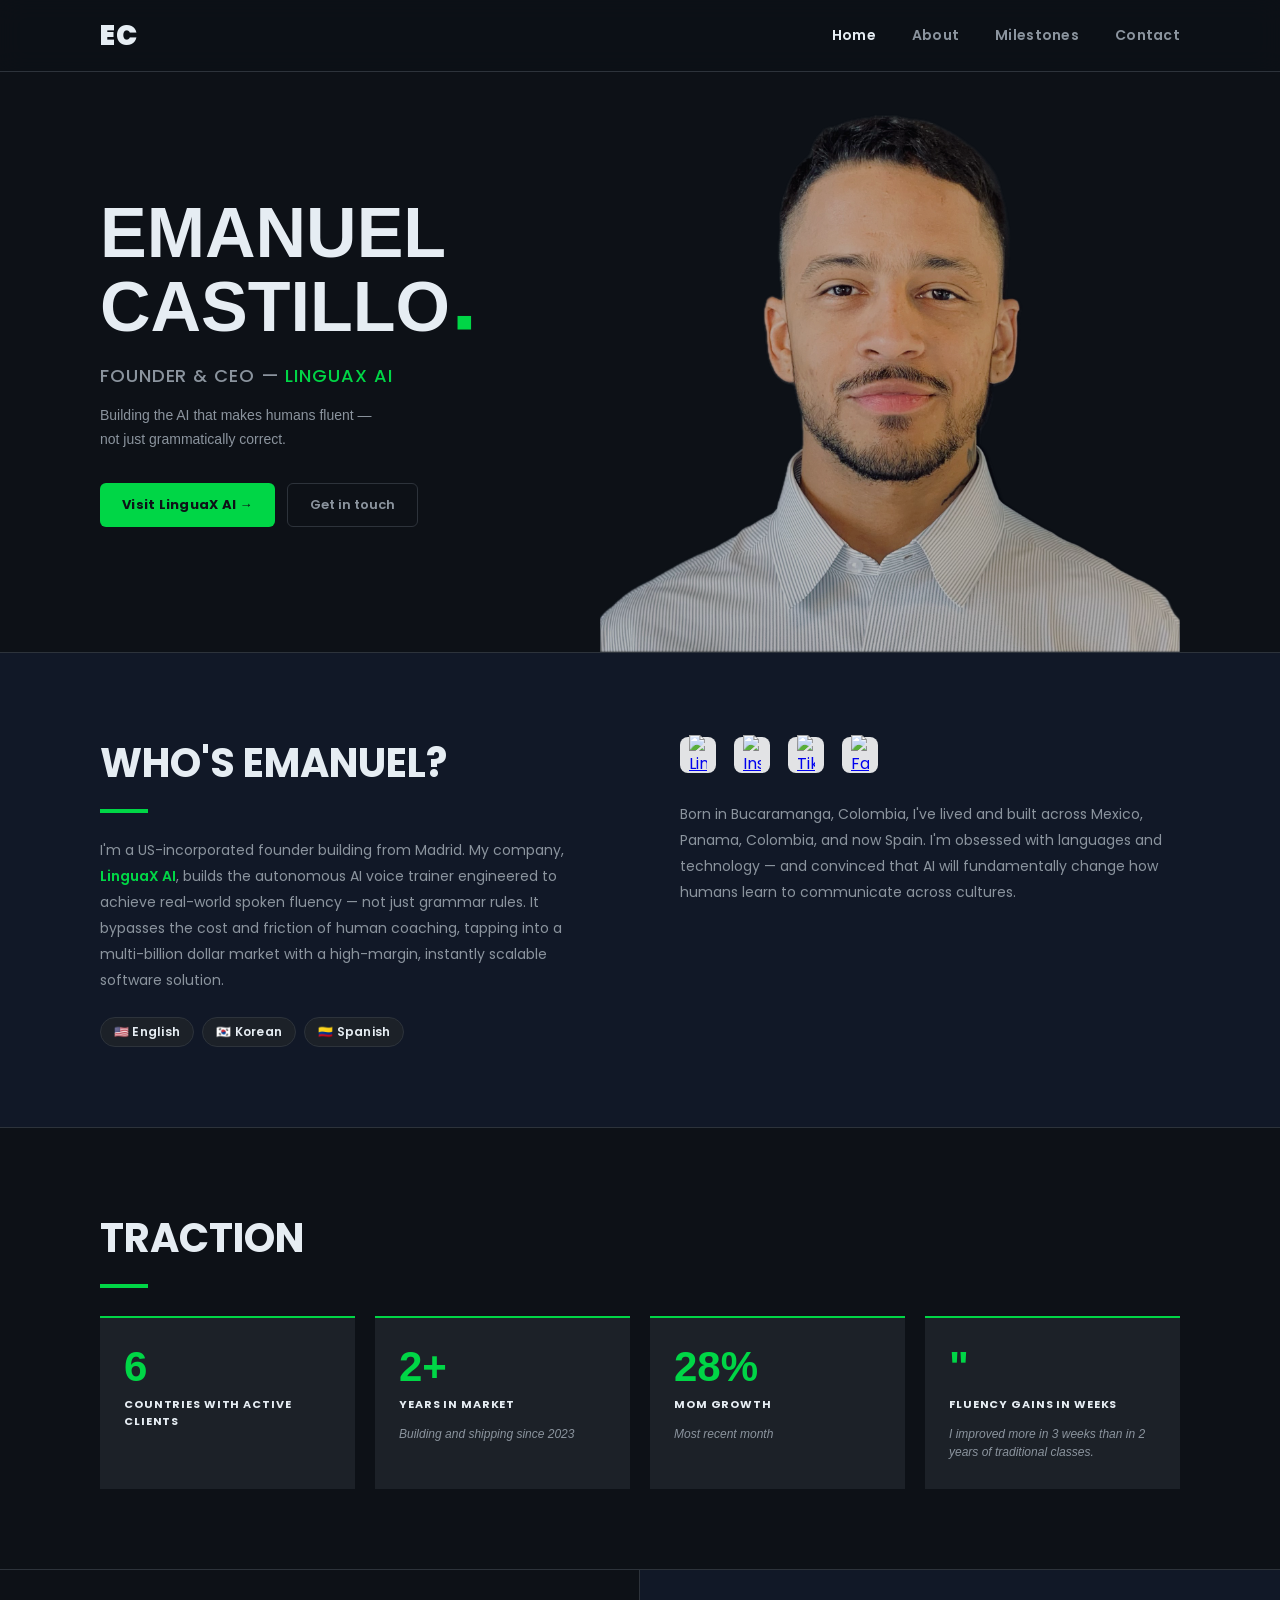
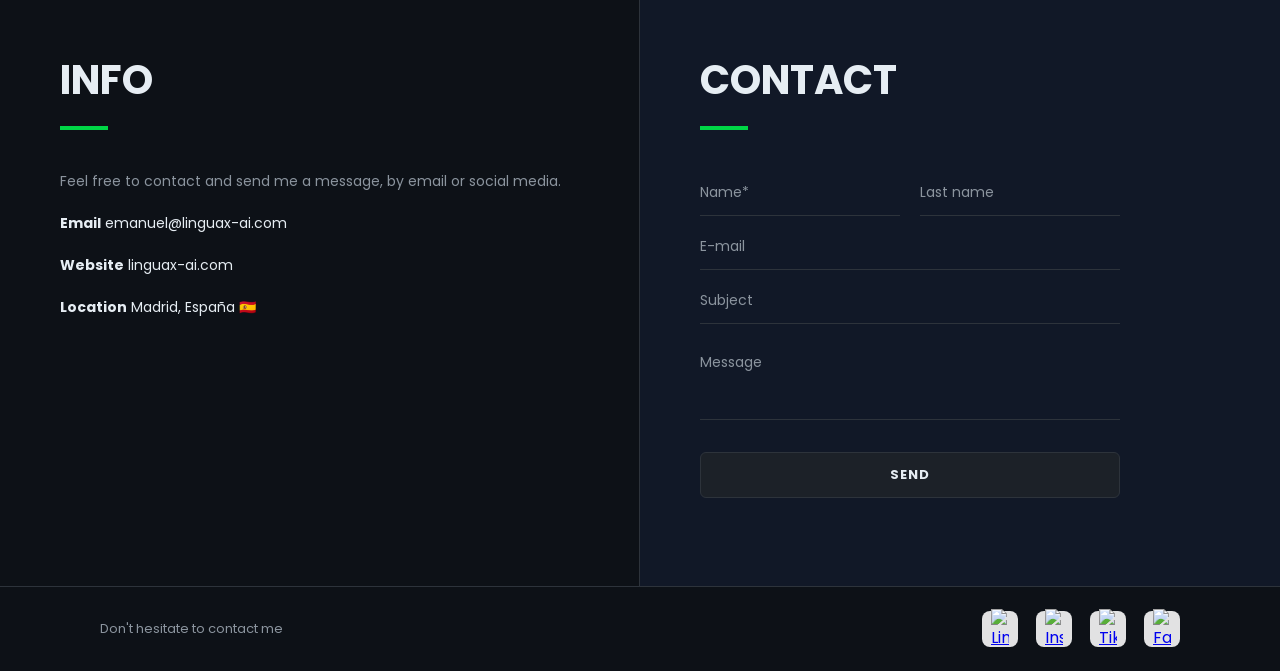
==== commit fe3a5686: "changes 2026" ====
--- a/index.html
+++ b/index.html
@@ -173,48 +173,48 @@
       </div>
     </section>
 
-    <section class="milestones" id="milestones-section-id">
-      <div class="u-wrapper milestones-wrapper">
-        <div class="milestones-title-container">
+    <!-- <section class=”milestones” id=”milestones-section-id”>
+      <div class=”u-wrapper milestones-wrapper”>
+        <div class=”milestones-title-container”>
           <p>milestones</p>
-          <div class="green-line"></div>
-        </div>
-        <div class="timeline">
-          <div class="milestone-item">
-            <span class="milestone-year">2025</span>
-
-            <div class="milestone-content">
-              <p class="milestone-title">LinguaX AI — Founder & CEO</p>
-              <p class="milestone-desc">Delaware C-Corp. Building the autonomous AI voice trainer for real-world spoken fluency. Active in 6 countries.</p>
-            </div>
-          </div>
-          <div class="milestone-item">
-            <span class="milestone-year">2024</span>
-
-            <div class="milestone-content">
-              <p class="milestone-title">LinguaVR — Founder & CEO</p>
-              <p class="milestone-desc">AI + VR language immersion startup. Grew to 2,700+ users across multiple markets.</p>
-            </div>
-          </div>
-          <div class="milestone-item">
-            <span class="milestone-year">2022</span>
-
-            <div class="milestone-content">
-              <p class="milestone-title">MyLearny Platform — Founder</p>
-              <p class="milestone-desc">Online educational platform with technology courses. Ran until 2024.</p>
-            </div>
-          </div>
-          <div class="milestone-item">
-            <span class="milestone-year">2018</span>
-
-            <div class="milestone-content">
-              <p class="milestone-title">First company</p>
-              <p class="milestone-desc">Founded Bloqqe — a non-profit teaching blockchain and selling software development services.</p>
-            </div>
-          </div>
-        </div>
-      </div>
-    </section>
+          <div class=”green-line”></div>
+        </div>
+        <div class=”timeline”>
+          <div class=”milestone-item”>
+            <span class=”milestone-year”>2025</span>
+
+            <div class=”milestone-content”>
+              <p class=”milestone-title”>LinguaX AI — Founder & CEO</p>
+              <p class=”milestone-desc”>Delaware C-Corp. Building the autonomous AI voice trainer for real-world spoken fluency. Active in 6 countries.</p>
+            </div>
+          </div>
+          <div class=”milestone-item”>
+            <span class=”milestone-year”>2024</span>
+
+            <div class=”milestone-content”>
+              <p class=”milestone-title”>LinguaVR — Founder & CEO</p>
+              <p class=”milestone-desc”>AI + VR language immersion startup. Grew to 2,700+ users across multiple markets.</p>
+            </div>
+          </div>
+          <div class=”milestone-item”>
+            <span class=”milestone-year”>2022</span>
+
+            <div class=”milestone-content”>
+              <p class=”milestone-title”>MyLearny Platform — Founder</p>
+              <p class=”milestone-desc”>Online educational platform with technology courses. Ran until 2024.</p>
+            </div>
+          </div>
+          <div class=”milestone-item”>
+            <span class=”milestone-year”>2018</span>
+
+            <div class=”milestone-content”>
+              <p class=”milestone-title”>First company</p>
+              <p class=”milestone-desc”>Founded Bloqqe — a non-profit teaching blockchain and selling software development services.</p>
+            </div>
+          </div>
+        </div>
+      </div>
+    </section> -->
 
     <section class="contact" id="contact-section-id">
       <div class="info-wrapper">
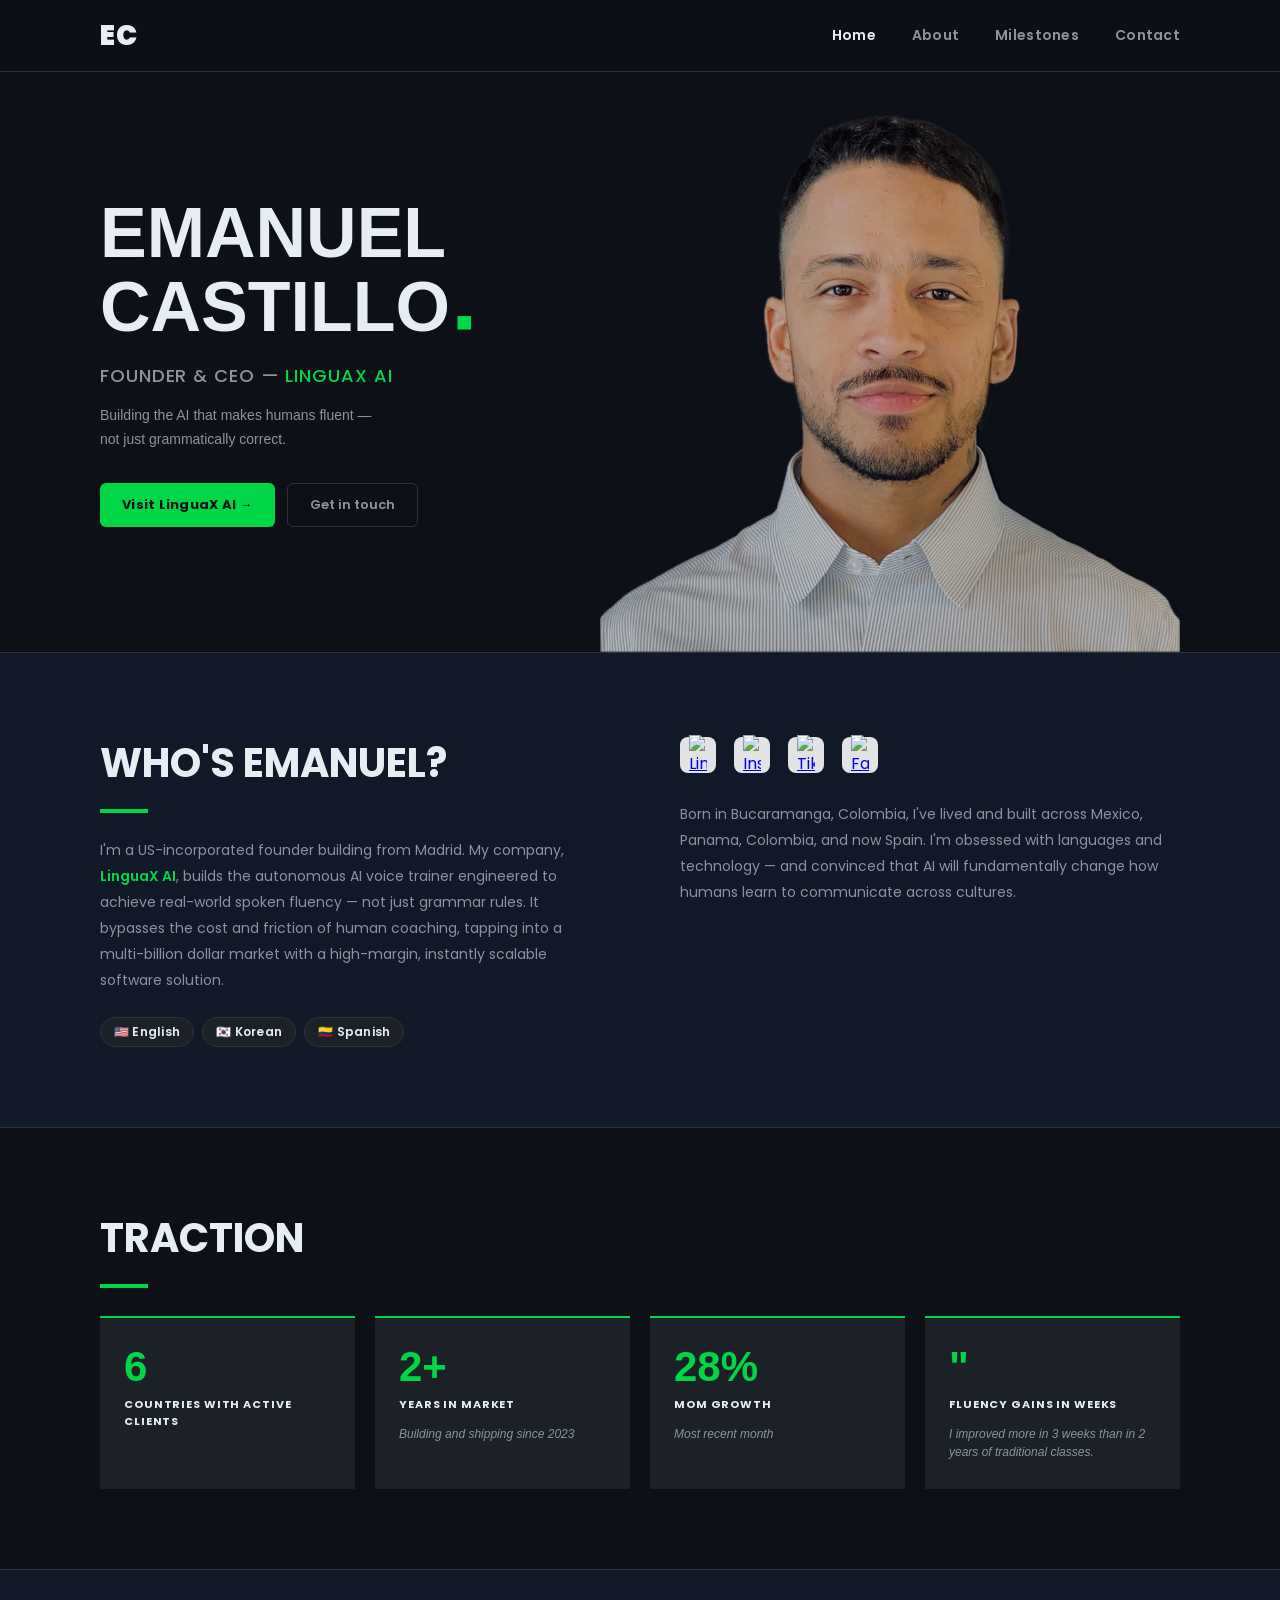
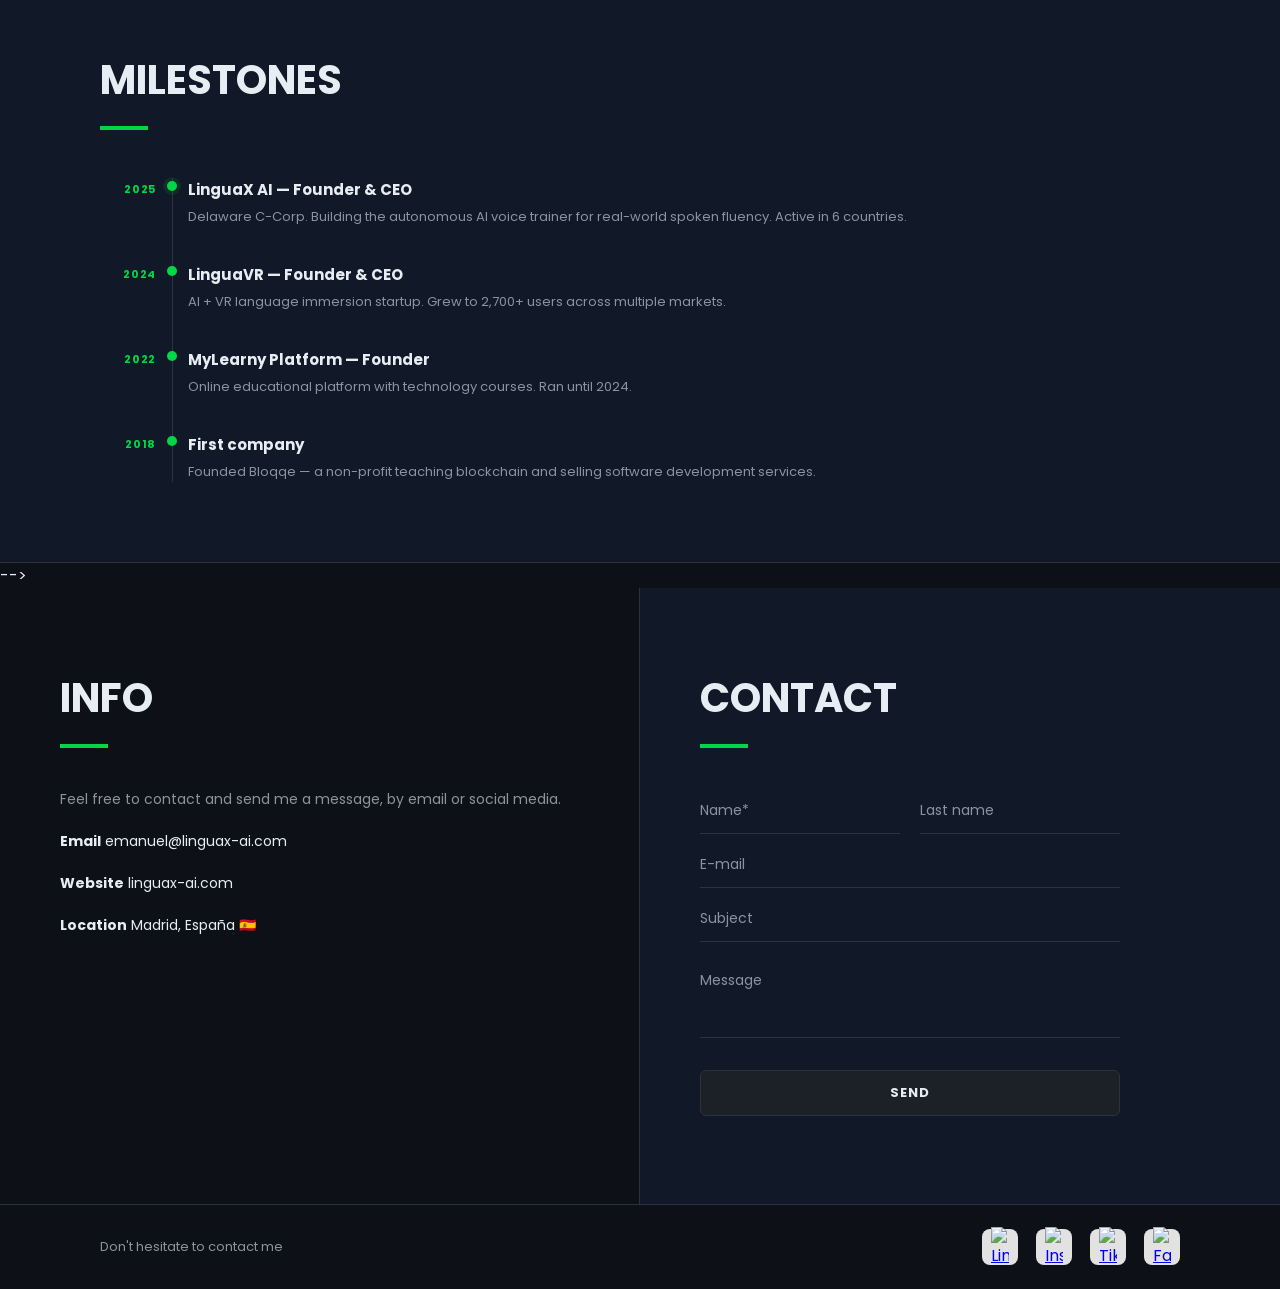
==== commit e503ff2b: "fix merge" ====
--- a/index.html
+++ b/index.html
@@ -173,43 +173,43 @@
       </div>
     </section>
 
-    <!-- <section class=”milestones” id=”milestones-section-id”>
-      <div class=”u-wrapper milestones-wrapper”>
-        <div class=”milestones-title-container”>
+    <section class="milestones" id="milestones-section-id">
+      <div class="u-wrapper milestones-wrapper">
+        <div class="milestones-title-container">
           <p>milestones</p>
-          <div class=”green-line”></div>
-        </div>
-        <div class=”timeline”>
-          <div class=”milestone-item”>
-            <span class=”milestone-year”>2025</span>
-
-            <div class=”milestone-content”>
-              <p class=”milestone-title”>LinguaX AI — Founder & CEO</p>
-              <p class=”milestone-desc”>Delaware C-Corp. Building the autonomous AI voice trainer for real-world spoken fluency. Active in 6 countries.</p>
-            </div>
-          </div>
-          <div class=”milestone-item”>
-            <span class=”milestone-year”>2024</span>
-
-            <div class=”milestone-content”>
-              <p class=”milestone-title”>LinguaVR — Founder & CEO</p>
-              <p class=”milestone-desc”>AI + VR language immersion startup. Grew to 2,700+ users across multiple markets.</p>
-            </div>
-          </div>
-          <div class=”milestone-item”>
-            <span class=”milestone-year”>2022</span>
-
-            <div class=”milestone-content”>
-              <p class=”milestone-title”>MyLearny Platform — Founder</p>
-              <p class=”milestone-desc”>Online educational platform with technology courses. Ran until 2024.</p>
-            </div>
-          </div>
-          <div class=”milestone-item”>
-            <span class=”milestone-year”>2018</span>
-
-            <div class=”milestone-content”>
-              <p class=”milestone-title”>First company</p>
-              <p class=”milestone-desc”>Founded Bloqqe — a non-profit teaching blockchain and selling software development services.</p>
+          <div class="green-line"></div>
+        </div>
+        <div class="timeline">
+          <div class="milestone-item">
+            <span class="milestone-year">2025</span>
+
+            <div class="milestone-content">
+              <p class="milestone-title">LinguaX AI — Founder & CEO</p>
+              <p class="milestone-desc">Delaware C-Corp. Building the autonomous AI voice trainer for real-world spoken fluency. Active in 6 countries.</p>
+            </div>
+          </div>
+          <div class="milestone-item">
+            <span class="milestone-year">2024</span>
+
+            <div class="milestone-content">
+              <p class="milestone-title">LinguaVR — Founder & CEO</p>
+              <p class="milestone-desc">AI + VR language immersion startup. Grew to 2,700+ users across multiple markets.</p>
+            </div>
+          </div>
+          <div class="milestone-item">
+            <span class="milestone-year">2022</span>
+
+            <div class="milestone-content">
+              <p class="milestone-title">MyLearny Platform — Founder</p>
+              <p class="milestone-desc">Online educational platform with technology courses. Ran until 2024.</p>
+            </div>
+          </div>
+          <div class="milestone-item">
+            <span class="milestone-year">2018</span>
+
+            <div class="milestone-content">
+              <p class="milestone-title">First company</p>
+              <p class="milestone-desc">Founded Bloqqe — a non-profit teaching blockchain and selling software development services.</p>
             </div>
           </div>
         </div>
